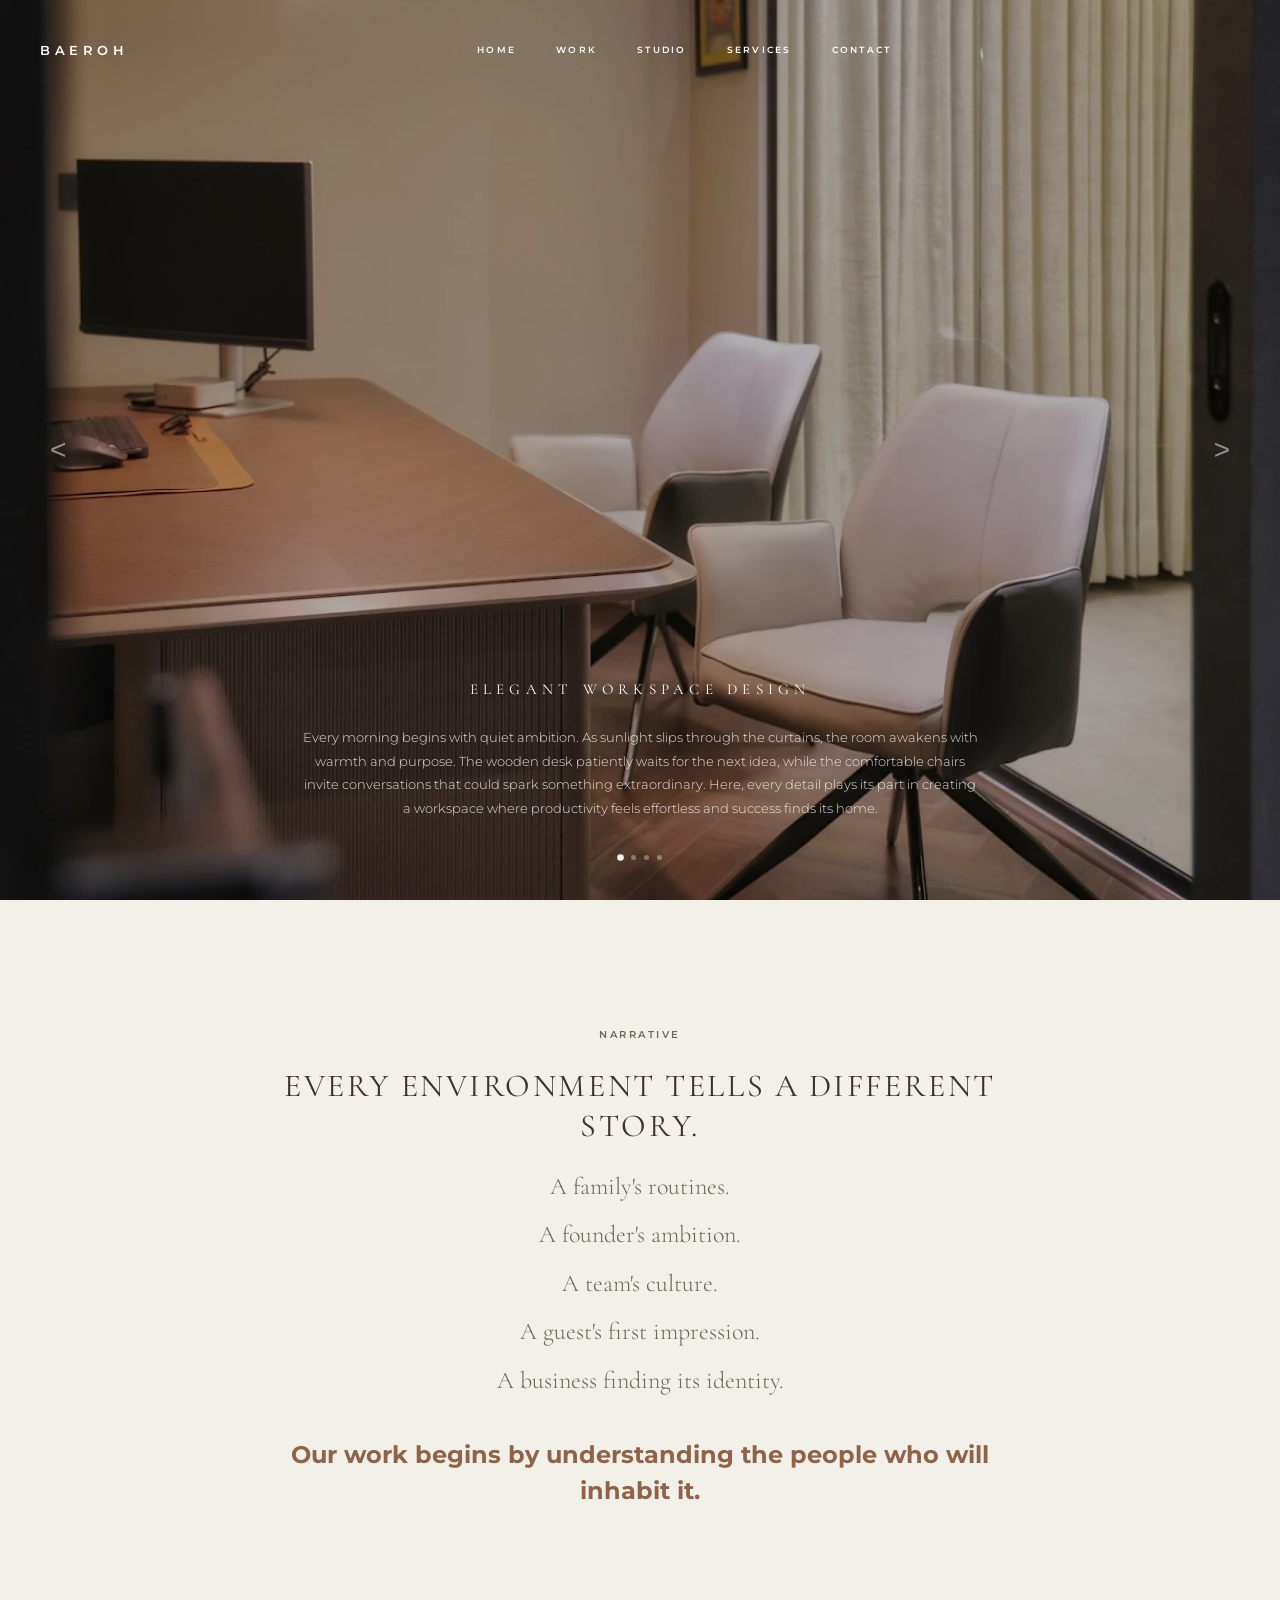
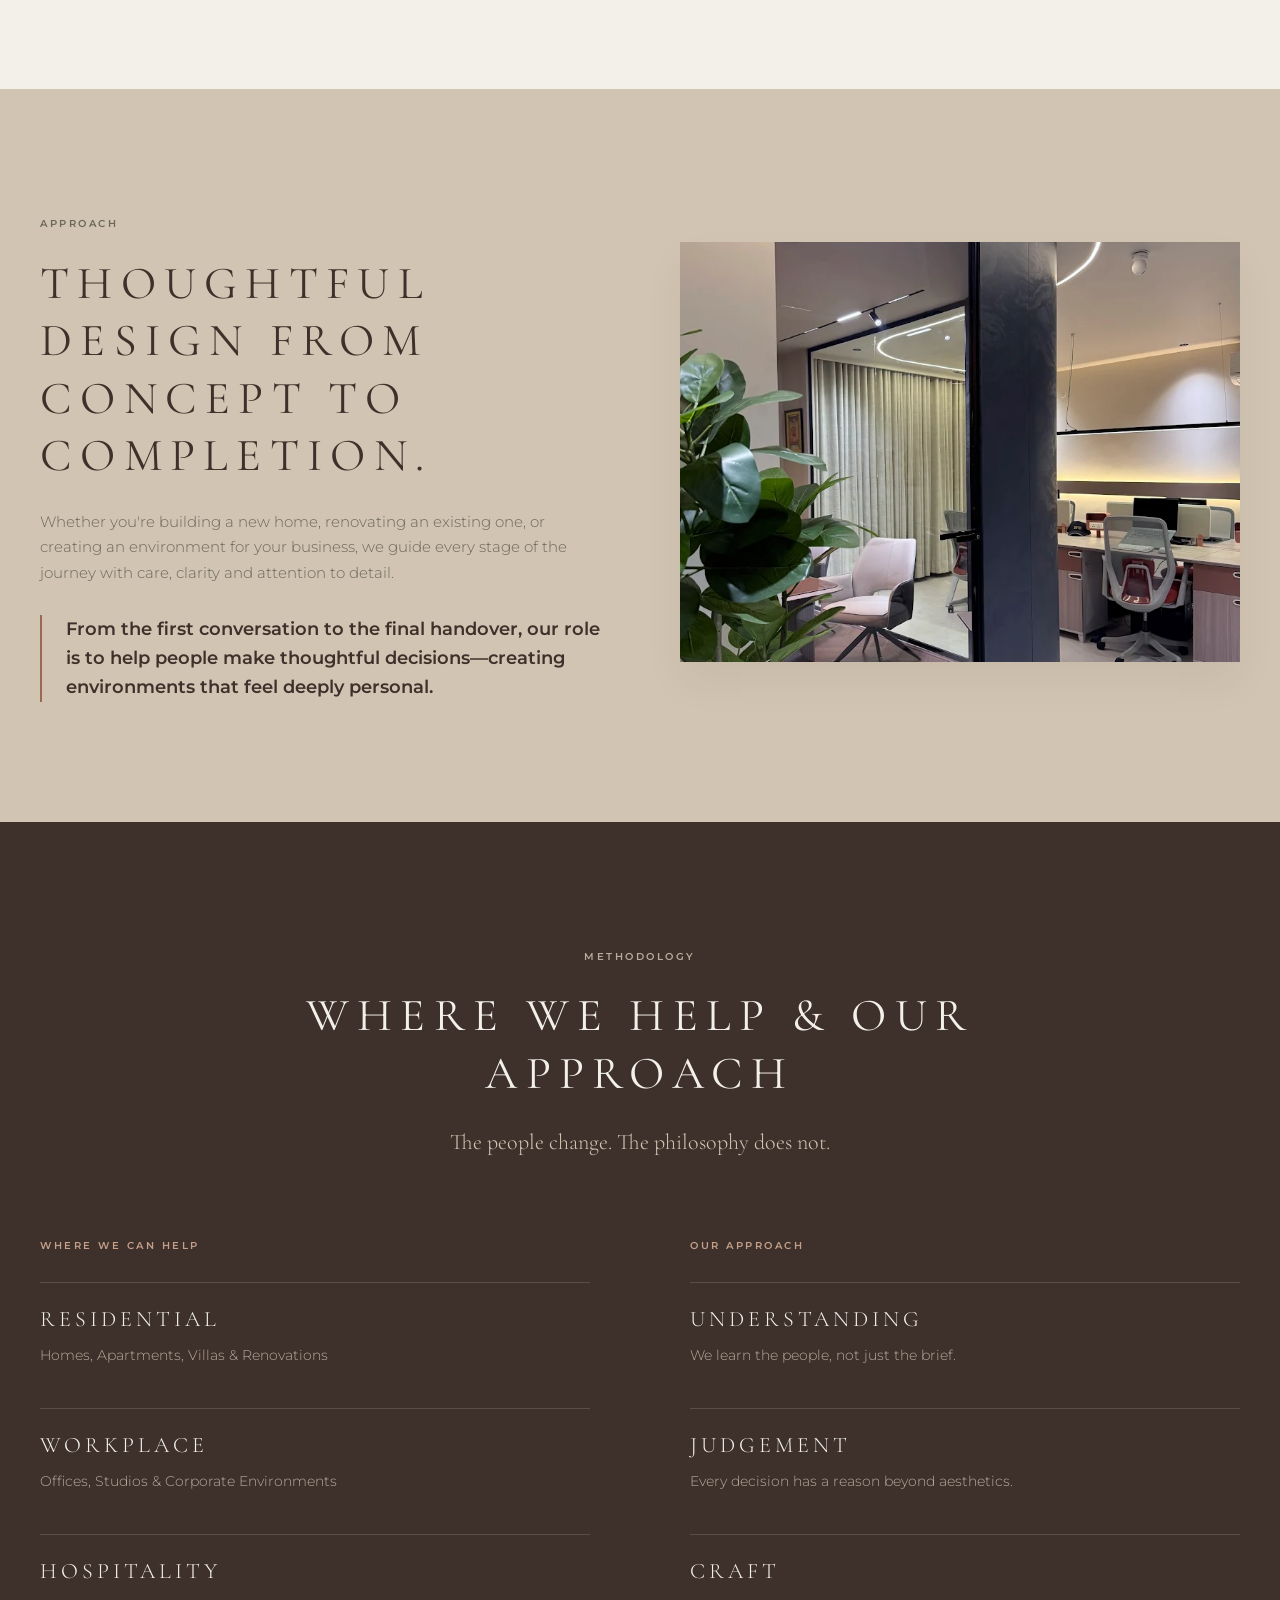
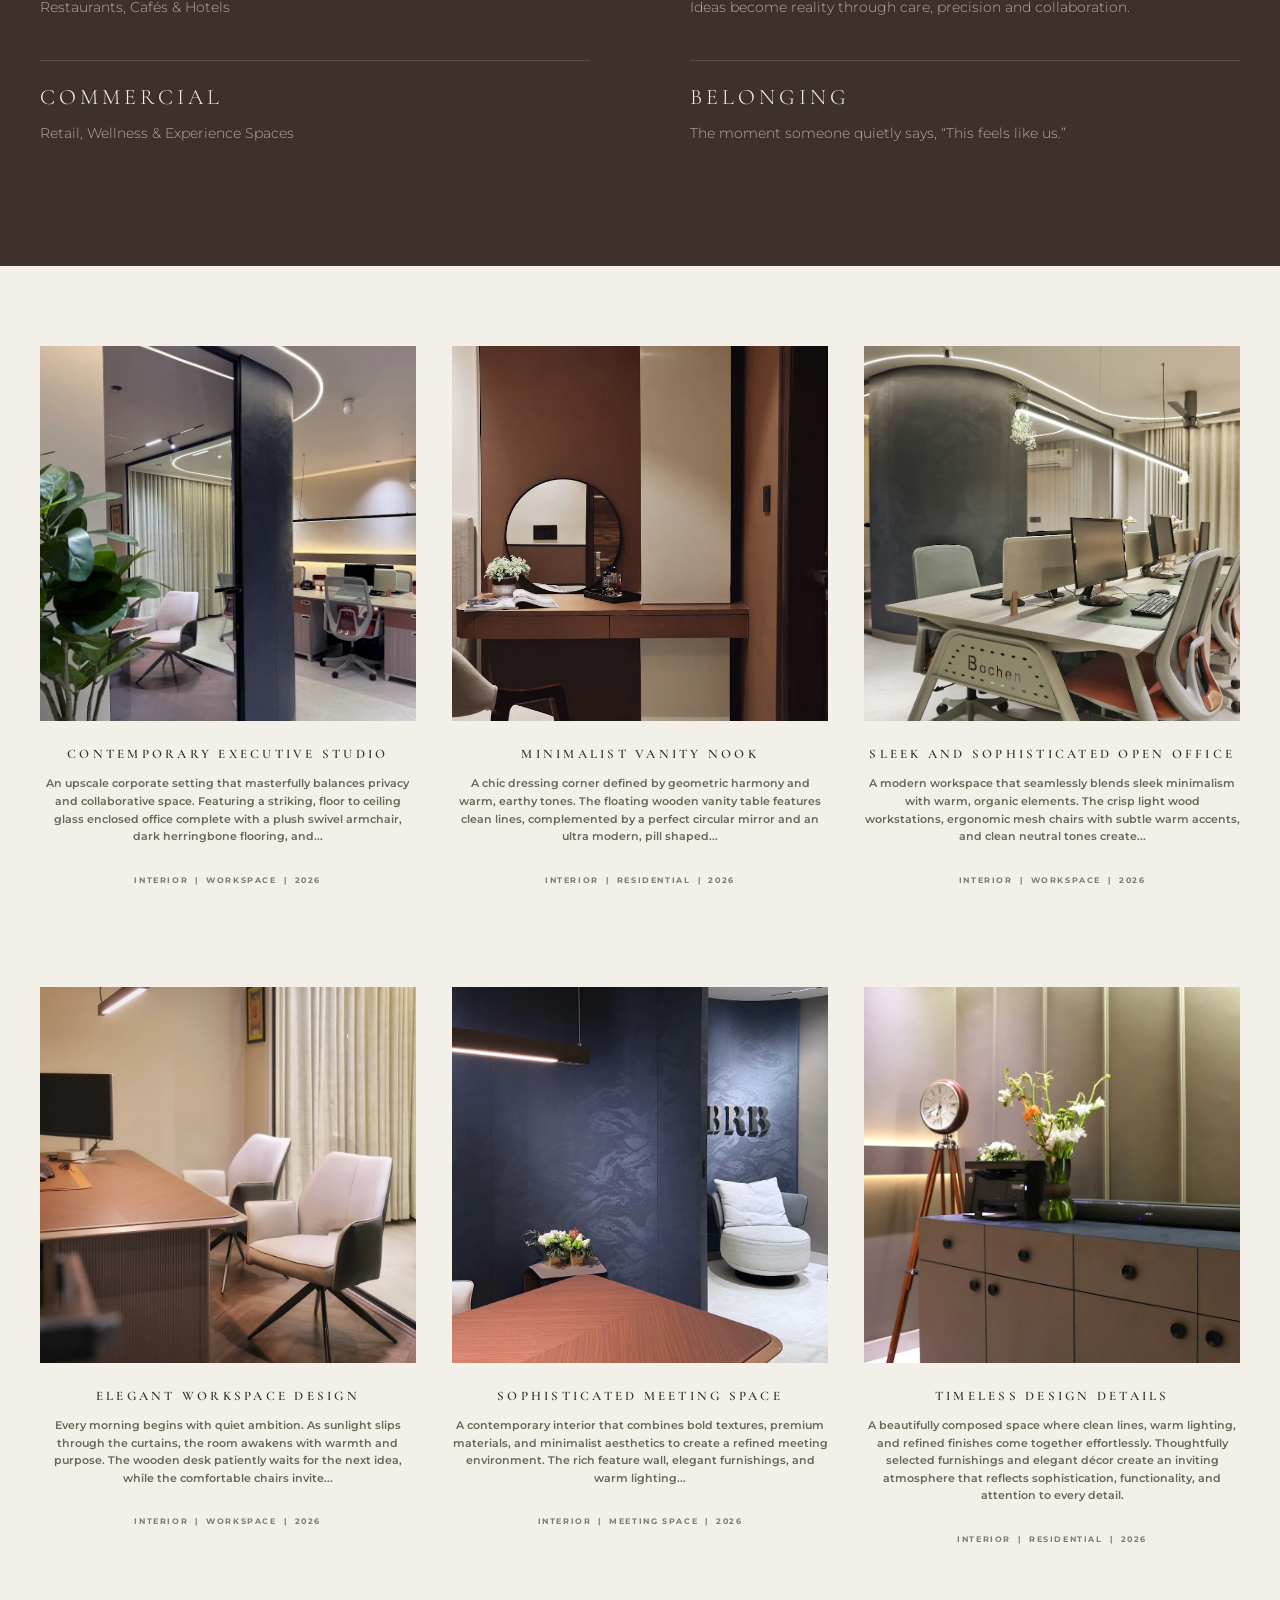
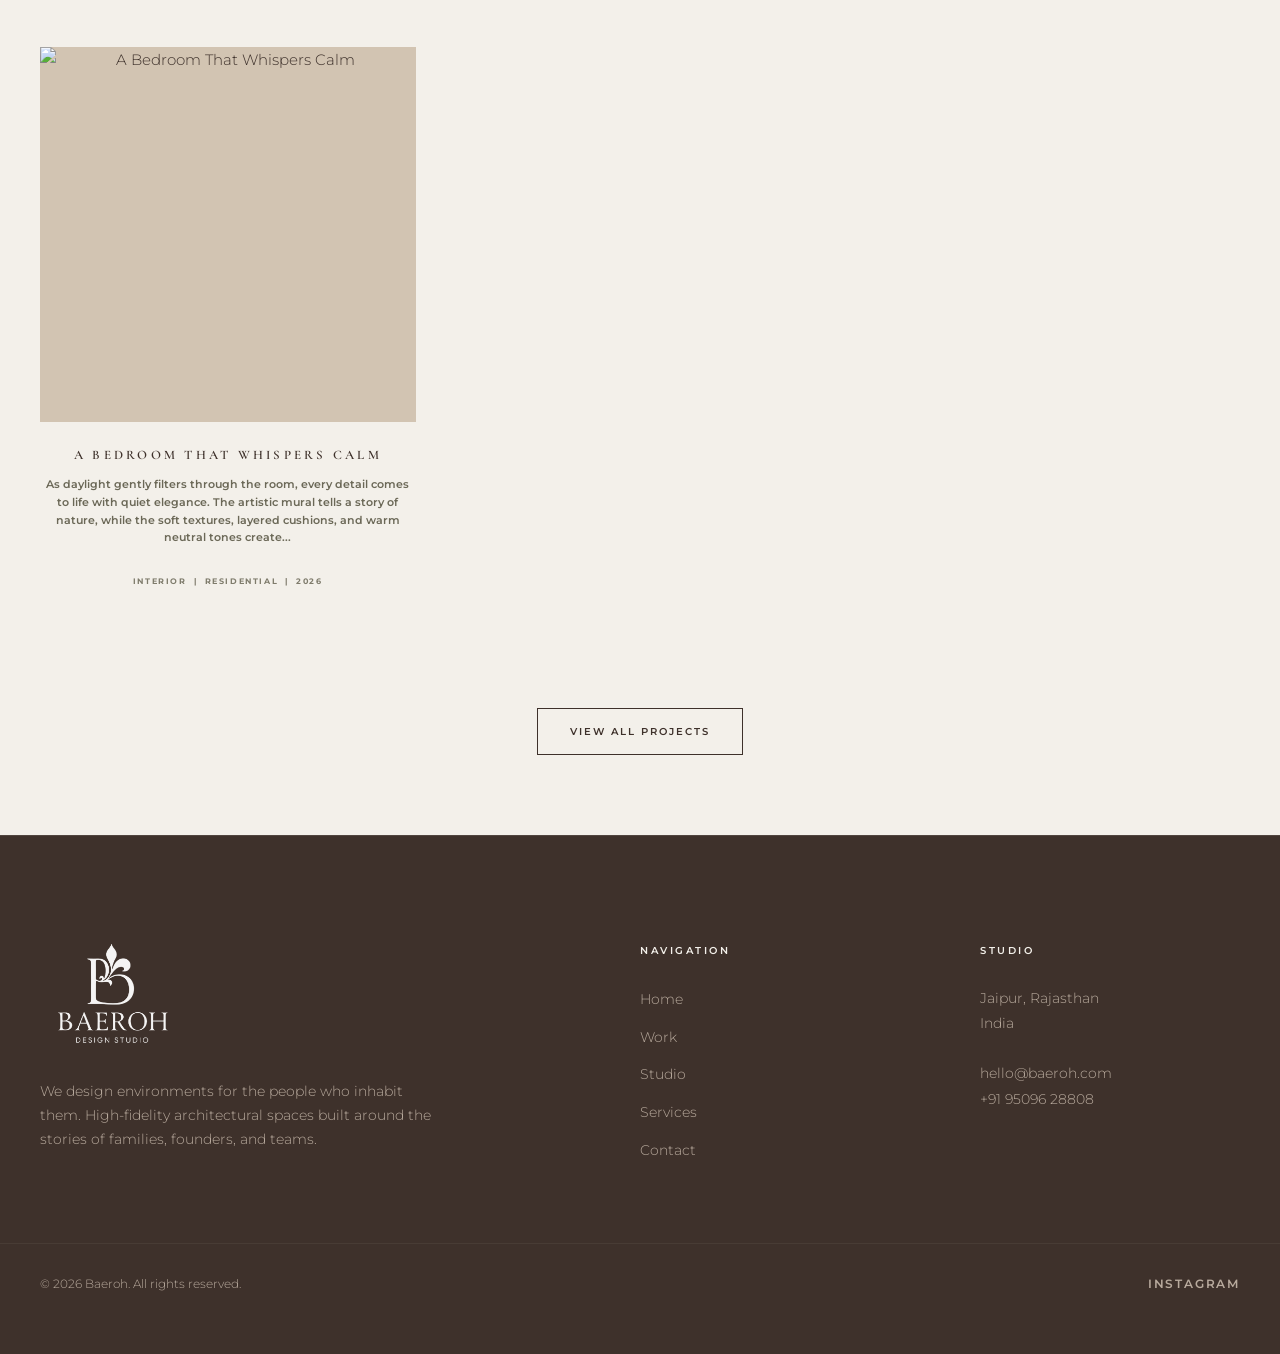
==== index.html @ 15b7b6a8 "Update Elegant Workspace Design description" ====
<!DOCTYPE html>
<html lang="en">
<head>
  <meta charset="UTF-8">
  <meta name="viewport" content="width=device-width, initial-scale=1.0">
  
  <!-- SEO Meta Tags -->
  <title>Baeroh | Interior Architecture & Design</title>
  <meta name="description" content="Baeroh is an interior architecture and design studio based in Jaipur, Rajasthan, creating thoughtful residential, workplace, hospitality, and commercial environments.">
  <link rel="canonical" href="https://github.com/aryan13a/baeroh03">
  
  <!-- OG Meta Tags -->
  <meta property="og:type" content="website">
  <meta property="og:title" content="Baeroh | Interior Architecture & Design">
  <meta property="og:description" content="We design environments for the people who inhabit them. Thoughtful interior architecture and design.">
  <meta property="og:image" content="https://aryan13a.github.io/baeroh03/assets/logo.png">
  
  <!-- Stylesheets -->
  <link rel="stylesheet" href="style.css?v=3.4">
</head>
<body>

  <!-- Header -->
  <header id="main-header" class="header-transparent">
    <div class="container header-inner">
      <a href="index.html" class="logo">
        <div class="logo-text">BAEROH</div>
      </a>
      <nav>
        <a href="index.html" class="active">Home</a>
        <a href="work.html">Work</a>
        <a href="studio.html">Studio</a>
        <a href="services.html">Services</a>
        <a href="contact.html">Contact</a>
      </nav>
      
      <div style="display: flex; align-items: center; gap: 30px;">
        <button class="menu-toggle" aria-label="Toggle Menu">
          <span></span>
          <span></span>
          <span></span>
        </button>
      </div>
    </div>
  </header>

  <!-- Mobile Menu -->
  <div class="mobile-nav">
    <a href="index.html">Home</a>
    <a href="work.html">Work</a>
    <a href="studio.html">Studio</a>
    <a href="services.html">Services</a>
    <a href="contact.html">Contact</a>
  </div>

  <!-- Hero Section with Slideshow (Norm Architects style) -->
  <div class="hero-slider">
    <!-- Slide 1 -->
    <div class="slide active">
      <div class="slide-bg" style="background-image: url('assets/unnamed (1).webp');"></div>
      <div class="slide-content">
        <h2 class="slide-title">Elegant Workspace Design</h2>
        <p class="slide-desc">Every morning begins with quiet ambition. As sunlight slips through the curtains, the room awakens with warmth and purpose. The wooden desk patiently waits for the next idea, while the comfortable chairs invite conversations that could spark something extraordinary. Here, every detail plays its part in creating a workspace where productivity feels effortless and success finds its home.</p>
      </div>
    </div>
    
    <!-- Slide 2 -->
    <div class="slide">
      <div class="slide-bg" style="background-image: url('assets/unnamed (4).webp');"></div>
      <div class="slide-content">
        <h2 class="slide-title">Sophisticated Meeting Space</h2>
        <p class="slide-desc">A contemporary interior that combines bold textures, premium materials, and minimalist aesthetics to create a refined meeting environment. The rich feature wall, elegant furnishings, and warm lighting work together to deliver a space that feels inviting, professional, and timeless. Every detail is thoughtfully curated to enhance comfort, inspire collaboration, and leave a lasting impression.</p>
      </div>
    </div>
    
    <!-- Slide 3 -->
    <div class="slide">
      <div class="slide-bg" style="background-image: url('assets/unnamed (5).webp');"></div>
      <div class="slide-content">
        <h2 class="slide-title">Timeless Design Details</h2>
        <p class="slide-desc">A beautifully composed space where clean lines, warm lighting, and refined finishes come together effortlessly. Thoughtfully selected furnishings and elegant décor create an inviting atmosphere that reflects sophistication, functionality, and attention to every detail.</p>
      </div>
    </div>

    <!-- Slide 4 -->
    <div class="slide">
      <div class="slide-bg" style="background-image: url('assets/bedroom-two.jpeg');"></div>
      <div class="slide-content">
        <h2 class="slide-title">A Bedroom That Whispers Calm</h2>
        <p class="slide-desc">As daylight gently filters through the room, every detail comes to life with quiet elegance. The artistic mural tells a story of nature, while the soft textures, layered cushions, and warm neutral tones create a space that invites you to slow down and unwind. More than just a bedroom, it's a peaceful retreat where every morning begins with serenity and every evening ends in comfort.</p>
      </div>
    </div>
    
    <!-- Navigation Arrows -->
    <button class="slider-arrow prev-arrow" aria-label="Previous Slide">&lt;</button>
    <button class="slider-arrow next-arrow" aria-label="Next Slide">&gt;</button>
    
    <div class="slider-dots"></div>
  </div>

  <!-- Narrative Section -->
  <section class="fade-in-up">
    <div class="container text-lead-container">
      <span class="font-label">Narrative</span>
      <h2 class="font-display-section narrative-title" style="margin-top: 20px;">Every environment tells a different story.</h2>
      <ul class="bullet-list narrative-list">
        <li>A family's routines.</li>
        <li>A founder's ambition.</li>
        <li>A team's culture.</li>
        <li>A guest's first impression.</li>
        <li>A business finding its identity.</li>
      </ul>
      <p class="font-quote narrative-quote cinnamon-text">Our work begins by understanding the people who will inhabit it.</p>
    </div>
  </section>

  <!-- Split Philosophy Section -->
  <section class="bg-sand fade-in-up">
    <div class="container grid-2col">
      <div>
        <span class="font-label">Approach</span>
        <h2 class="font-display-section" style="margin-top: 20px; margin-bottom: 24px;">Thoughtful design from concept to completion.</h2>
        <p class="font-body-copy" style="color: var(--color-olive); margin-bottom: 30px;">
          Whether you're building a new home, renovating an existing one, or creating an environment for your business, we guide every stage of the journey with care, clarity and attention to detail.
        </p>
        <p class="font-body-copy" style="font-size: 18px; font-weight: 600; line-height: 1.6; border-left: 2px solid var(--color-cinnamon); padding-left: 24px; color: var(--color-charcoal); margin-bottom: 0;">
          From the first conversation to the final handover, our role is to help people make thoughtful decisions—creating environments that feel deeply personal.
        </p>
      </div>
      <div>
        <img src="assets/unnamed (2).webp" alt="Minimal Interior Detail" style="width: 100%; aspect-ratio: 4 / 3; object-fit: cover; box-shadow: 0 20px 40px rgba(0,0,0,0.05);">
      </div>
    </div>
  </section>

  <!-- Approach & Where We Help Section (Dark Theme) -->
  <section class="bg-charcoal fade-in-up">
    <div class="container">
      <div class="text-lead-container" style="margin-bottom: 80px;">
        <span class="font-label">Methodology</span>
        <h2 class="font-display-section" style="margin-top: 20px; color: var(--color-ivory);">Where We Help & Our Approach</h2>
        <p class="font-display-lead" style="color: var(--color-sand); margin-top: 10px;">The people change. The philosophy does not.</p>
      </div>
      
      <div class="grid-2col" style="align-items: start; gap: 100px;">
        <!-- Where We Can Help -->
        <div>
          <span class="font-label" style="color: var(--color-cinnamon-tint); margin-bottom: 30px; display: block;">Where We Can Help</span>
          <div style="display: flex; flex-direction: column; gap: 40px;">
            <div style="border-top: 1px solid rgba(243, 240, 234, 0.15); padding-top: 20px;">
              <h3 class="font-display-lead" style="color: var(--color-ivory); margin-bottom: 8px;">Residential</h3>
              <p class="font-body-copy" style="color: var(--color-taupe); font-size: 14px;">Homes, Apartments, Villas & Renovations</p>
            </div>
            <div style="border-top: 1px solid rgba(243, 240, 234, 0.15); padding-top: 20px;">
              <h3 class="font-display-lead" style="color: var(--color-ivory); margin-bottom: 8px;">Workplace</h3>
              <p class="font-body-copy" style="color: var(--color-taupe); font-size: 14px;">Offices, Studios & Corporate Environments</p>
            </div>
            <div style="border-top: 1px solid rgba(243, 240, 234, 0.15); padding-top: 20px;">
              <h3 class="font-display-lead" style="color: var(--color-ivory); margin-bottom: 8px;">Hospitality</h3>
              <p class="font-body-copy" style="color: var(--color-taupe); font-size: 14px;">Restaurants, Cafés & Hotels</p>
            </div>
            <div style="border-top: 1px solid rgba(243, 240, 234, 0.15); padding-top: 20px;">
              <h3 class="font-display-lead" style="color: var(--color-ivory); margin-bottom: 8px;">Commercial</h3>
              <p class="font-body-copy" style="color: var(--color-taupe); font-size: 14px;">Retail, Wellness & Experience Spaces</p>
            </div>
          </div>
        </div>

        <!-- Our Approach -->
        <div>
          <span class="font-label" style="color: var(--color-cinnamon-tint); margin-bottom: 30px; display: block;">Our Approach</span>
          <div style="display: flex; flex-direction: column; gap: 40px;">
            <div style="border-top: 1px solid rgba(243, 240, 234, 0.15); padding-top: 20px;">
              <h3 class="font-display-lead" style="color: var(--color-ivory); margin-bottom: 8px;">Understanding</h3>
              <p class="font-body-copy" style="color: var(--color-taupe); font-size: 14px;">We learn the people, not just the brief.</p>
            </div>
            <div style="border-top: 1px solid rgba(243, 240, 234, 0.15); padding-top: 20px;">
              <h3 class="font-display-lead" style="color: var(--color-ivory); margin-bottom: 8px;">Judgement</h3>
              <p class="font-body-copy" style="color: var(--color-taupe); font-size: 14px;">Every decision has a reason beyond aesthetics.</p>
            </div>
            <div style="border-top: 1px solid rgba(243, 240, 234, 0.15); padding-top: 20px;">
              <h3 class="font-display-lead" style="color: var(--color-ivory); margin-bottom: 8px;">Craft</h3>
              <p class="font-body-copy" style="color: var(--color-taupe); font-size: 14px;">Ideas become reality through care, precision and collaboration.</p>
            </div>
            <div style="border-top: 1px solid rgba(243, 240, 234, 0.15); padding-top: 20px;">
              <h3 class="font-display-lead" style="color: var(--color-ivory); margin-bottom: 8px;">Belonging</h3>
              <p class="font-body-copy" style="color: var(--color-taupe); font-size: 14px;">The moment someone quietly says, &ldquo;This feels like us.&rdquo;</p>
            </div>
          </div>
        </div>
      </div>
    </div>
  </section>

  <!-- Selected Work / Recent Projects Section (Norm Architects style) -->
  <section class="fade-in-up" style="padding-top: 80px; padding-bottom: 80px;">
    <div class="container" style="max-width: 100%; padding: 0 40px;">
      
      <!-- Row 1 -->
      <div class="recent-row">
        <div class="recent-grid-row">
          <!-- Column 1 -->
          <div class="recent-col" data-project="executive-studio">
            <div class="recent-img-wrapper">
              <img src="assets/unnamed (2).webp" alt="Contemporary Executive Studio">
            </div>
            <h3 class="recent-project-title">Contemporary Executive Studio</h3>
            <p class="recent-project-desc">An upscale corporate setting that masterfully balances privacy and collaborative space. Featuring a striking, floor to ceiling glass enclosed office complete with a plush swivel armchair, dark herringbone flooring, and...</p>
            <div class="recent-project-meta" style="margin-top: 12px;">INTERIOR &nbsp;|&nbsp; WORKSPACE &nbsp;|&nbsp; 2026</div>
          </div>
          
          <!-- Column 2 -->
          <div class="recent-col" data-project="vanity-nook">
            <div class="recent-img-wrapper">
              <img src="assets/unnamed (3).webp" alt="Minimalist Vanity Nook">
            </div>
            <h3 class="recent-project-title">Minimalist Vanity Nook</h3>
            <p class="recent-project-desc">A chic dressing corner defined by geometric harmony and warm, earthy tones. The floating wooden vanity table features clean lines, complemented by a perfect circular mirror and an ultra modern, pill shaped...</p>
            <div class="recent-project-meta" style="margin-top: 12px;">INTERIOR &nbsp;|&nbsp; RESIDENTIAL &nbsp;|&nbsp; 2026</div>
          </div>
          
          <!-- Column 3 -->
          <div class="recent-col" data-project="open-office">
            <div class="recent-img-wrapper">
              <img src="assets/unnamed.webp" alt="Sleek and Sophisticated Open Office">
            </div>
            <h3 class="recent-project-title">Sleek and Sophisticated Open Office</h3>
            <p class="recent-project-desc">A modern workspace that seamlessly blends sleek minimalism with warm, organic elements. The crisp light wood workstations, ergonomic mesh chairs with subtle warm accents, and clean neutral tones create...</p>
            <div class="recent-project-meta" style="margin-top: 12px;">INTERIOR &nbsp;|&nbsp; WORKSPACE &nbsp;|&nbsp; 2026</div>
          </div>
        </div>
      </div>

      <!-- Row 2 -->
      <div class="recent-row" style="margin-top: 100px;">
        <div class="recent-grid-row">
          <!-- Column 1 -->
          <div class="recent-col" data-project="elegant-workspace">
            <div class="recent-img-wrapper">
              <img src="assets/unnamed (1).webp" alt="Elegant Workspace Design">
            </div>
            <h3 class="recent-project-title">Elegant Workspace Design</h3>
            <p class="recent-project-desc">Every morning begins with quiet ambition. As sunlight slips through the curtains, the room awakens with warmth and purpose. The wooden desk patiently waits for the next idea, while the comfortable chairs invite...</p>
            <div class="recent-project-meta" style="margin-top: 12px;">INTERIOR &nbsp;|&nbsp; WORKSPACE &nbsp;|&nbsp; 2026</div>
          </div>
          
          <!-- Column 2 -->
          <div class="recent-col" data-project="sophisticated-meeting-space">
            <div class="recent-img-wrapper">
              <img src="assets/unnamed (4).webp" alt="Sophisticated Meeting Space">
            </div>
            <h3 class="recent-project-title">Sophisticated Meeting Space</h3>
            <p class="recent-project-desc">A contemporary interior that combines bold textures, premium materials, and minimalist aesthetics to create a refined meeting environment. The rich feature wall, elegant furnishings, and warm lighting...</p>
            <div class="recent-project-meta" style="margin-top: 12px;">INTERIOR &nbsp;|&nbsp; MEETING SPACE &nbsp;|&nbsp; 2026</div>
          </div>
          
          <!-- Column 3 -->
          <div class="recent-col" data-project="timeless-design-details">
            <div class="recent-img-wrapper">
              <img src="assets/unnamed (5).webp" alt="Timeless Design Details">
            </div>
            <h3 class="recent-project-title">Timeless Design Details</h3>
            <p class="recent-project-desc">A beautifully composed space where clean lines, warm lighting, and refined finishes come together effortlessly. Thoughtfully selected furnishings and elegant décor create an inviting atmosphere that reflects sophistication, functionality, and attention to every detail.</p>
            <div class="recent-project-meta" style="margin-top: 12px;">INTERIOR &nbsp;|&nbsp; RESIDENTIAL &nbsp;|&nbsp; 2026</div>
          </div>
        </div>
      </div>

      <!-- Row 3 -->
      <div class="recent-row" style="margin-top: 100px;">
        <div class="recent-grid-row">
          <!-- Column 1 -->
          <div class="recent-col" data-project="bedroom-calm">
            <div class="recent-img-wrapper">
              <img src="assets/bedroom-one-1.jpeg" alt="A Bedroom That Whispers Calm">
            </div>
            <h3 class="recent-project-title">A Bedroom That Whispers Calm</h3>
            <p class="recent-project-desc">As daylight gently filters through the room, every detail comes to life with quiet elegance. The artistic mural tells a story of nature, while the soft textures, layered cushions, and warm neutral tones create...</p>
            <div class="recent-project-meta" style="margin-top: 12px;">INTERIOR &nbsp;|&nbsp; RESIDENTIAL &nbsp;|&nbsp; 2026</div>
          </div>
        </div>
      </div>

      <div style="text-align: center; margin-top: 120px;">
        <button class="btn btn-dark" onclick="location.href='work.html'">View All Projects</button>
      </div>
    </div>
  </section>

  <!-- Project Detail Lightbox (Dynamic Modal) -->
  <div class="project-modal">
    <button class="modal-close" aria-label="Close Project">
      <span></span>Close
    </button>
    <div class="modal-content">
      <!-- Dynamically Injected by JS -->
    </div>
  </div>

  <!-- Footer -->
  <footer>
    <div class="container footer-grid">
      <div class="footer-brand">
        <img src="assets/logo.png" alt="Baeroh Logo" class="footer-logo">
        <p class="font-body-copy" style="font-size: 14px;">We design environments for the people who inhabit them. High-fidelity architectural spaces built around the stories of families, founders, and teams.</p>
      </div>
      <div class="footer-links">
        <span class="font-label" style="color: var(--color-ivory);">Navigation</span>
        <ul style="margin-top: 24px;">
          <li><a href="index.html">Home</a></li>
          <li><a href="work.html">Work</a></li>
          <li><a href="studio.html">Studio</a></li>
          <li><a href="services.html">Services</a></li>
          <li><a href="contact.html">Contact</a></li>
        </ul>
      </div>
      <div class="footer-links">
        <span class="font-label" style="color: var(--color-ivory);">Studio</span>
        <p style="margin-top: 24px; font-size: 14px; color: var(--color-taupe); line-height: 1.8;">
          Jaipur, Rajasthan<br>
          India<br>
          <br>
          <a href="mailto:hello@baeroh.com">hello@baeroh.com</a><br>
          +91 95096 28808
        </p>
      </div>
    </div>
    <div class="container footer-bottom">
      <p>&copy; 2026 Baeroh. All rights reserved.</p>
      <div class="social-links">
        <a href="https://www.instagram.com/baerohdesigns/" target="_blank">Instagram</a>
      </div>
    </div>
  </footer>

  <!-- Scripts -->
  <script src="script.js?v=3.0"></script>
</body>
</html>
---- style.css ----
/* 
  Baeroh Design Studio CSS Reference & Design System
  Based on the Baeroh Colour & Typography Specification
*/

/* Imports & Fonts */
@import url('https://fonts.googleapis.com/css2?family=Cormorant+Garamond:ital,wght@0,300;0,400;0,500;0,600;1,300;1,400;1,500;1,600&family=Montserrat:ital,wght@0,300;0,400;0,600;0,700;1,300;1,400;1,600;1,700&display=swap');

:root {
  /* Color Tokens */
  --color-ivory: #F3F0EA;
  --color-sand: #D2C4B2;
  --color-taupe: #B8AA9D;
  --color-charcoal: #3E312B;
  --color-olive: #6B6857;
  --color-cinnamon: #9B6A4E;
  --color-cinnamon-tint: #C49F8A;
  --color-cinnamon-deep: #906348;
  --color-sandstone: #8D806F;

  /* Typography */
  --font-display: 'Cormorant Garamond', serif;
  --font-body: 'Montserrat', sans-serif;

  /* Grid & Spacing */
  --max-width: 1280px;
  --header-height: 100px;
  --header-height-fixed: 80px;
}

/* Reset & Base Styles */
* {
  box-sizing: border-box;
  margin: 0;
  padding: 0;
}

html {
  scroll-behavior: smooth;
  background-color: var(--color-ivory);
  color: var(--color-charcoal);
  font-family: var(--font-body);
  font-weight: 300; /* Body copy is Light (300) */
  -webkit-font-smoothing: antialiased;
}

body {
  overflow-x: hidden;
  line-height: 1.7;
  font-size: 15px;
}

h1, h2, h3, h4, h5, h6 {
  font-family: var(--font-display);
  font-weight: 400;
  text-transform: uppercase;
  letter-spacing: 0.18em;
}

a {
  color: inherit;
  text-decoration: none;
  transition: color 0.3s ease, border-color 0.3s ease;
}

/* Scrollbar */
::-webkit-scrollbar {
  width: 8px;
}
::-webkit-scrollbar-track {
  background: var(--color-ivory);
}
::-webkit-scrollbar-thumb {
  background: var(--color-sand);
  border-radius: 4px;
}
::-webkit-scrollbar-thumb:hover {
  background: var(--color-taupe);
}

/* Typography Classes */
.font-display-hero {
  font-family: var(--font-display);
  font-weight: 300;
  font-size: clamp(44px, 6vw, 84px);
  line-height: 1.1;
  text-transform: uppercase;
  letter-spacing: 0.18em;
}

.font-display-section {
  font-family: var(--font-display);
  font-weight: 400;
  font-size: clamp(28px, 4vw, 46px);
  line-height: 1.25;
  text-transform: uppercase;
  letter-spacing: 0.18em;
}

.font-display-lead {
  font-family: var(--font-display);
  font-weight: 300;
  font-size: clamp(16px, 2vw, 22px);
  line-height: 1.5;
}

.font-body-copy {
  font-family: var(--font-body);
  font-weight: 300;
  font-size: 15px;
  line-height: 1.7;
}

/* Capitalized labels */
.font-label {
  font-family: var(--font-body);
  font-weight: 600;
  font-size: 10px;
  line-height: 1.3;
  text-transform: uppercase;
  letter-spacing: 0.25em;
  color: var(--color-olive);
}

.font-quote {
  font-family: var(--font-body);
  font-style: italic;
  font-weight: 300;
  font-size: clamp(16px, 2.2vw, 26px);
  line-height: 1.5;
}

/* Emphasis inside body copy is italic Cormorant Garamond, not bold Montserrat */
.em-serif {
  font-family: var(--font-display);
  font-style: italic;
  font-weight: 400;
}

/* Layout Utilities */
.container {
  width: 100%;
  max-width: var(--max-width);
  margin: 0 auto;
  padding: 0 40px;
}

@media (max-width: 768px) {
  .container {
    padding: 0 24px;
  }
}

section {
  padding: 120px 0;
  position: relative;
}

@media (max-width: 768px) {
  section {
    padding: 80px 0;
  }
}

.bg-sand {
  background-color: var(--color-sand);
}

.bg-charcoal {
  background-color: var(--color-charcoal);
  color: var(--color-ivory);
}

.bg-charcoal .font-label {
  color: var(--color-taupe);
}

.bg-charcoal .cinnamon-text {
  color: var(--color-cinnamon-tint);
}

.cinnamon-text {
  color: var(--color-cinnamon-deep);
}

/* Header & Navigation */
header {
  position: fixed;
  top: 0;
  left: 0;
  width: 100%;
  height: var(--header-height);
  z-index: 1100;
  display: flex;
  align-items: center;
  transition: all 0.5s cubic-bezier(0.16, 1, 0.3, 1);
  background-color: transparent;
}

header.scrolled {
  height: var(--header-height-fixed);
  background-color: rgba(243, 240, 234, 0.95);
  backdrop-filter: blur(10px);
  border-bottom: 1px solid var(--color-sandstone);
}

header .header-inner {
  display: flex;
  justify-content: space-between;
  align-items: center;
  width: 100%;
}

.logo-text {
  font-family: var(--font-body);
  font-weight: 600;
  font-size: 13px;
  text-transform: uppercase;
  letter-spacing: 0.35em;
  color: var(--color-charcoal);
  transition: color 0.4s ease;
}

header.header-transparent .logo-text {
  color: #ffffff;
}

header nav {
  display: flex;
  gap: 40px;
}

header nav a {
  position: relative;
  font-family: var(--font-body);
  font-weight: 600;
  font-size: 9px;
  text-transform: uppercase;
  letter-spacing: 0.25em;
  padding: 8px 0;
  color: var(--color-charcoal);
  transition: color 0.4s ease;
}

header.header-transparent nav a {
  color: #ffffff;
}

header nav a::after {
  content: '';
  position: absolute;
  bottom: 0;
  left: 0;
  width: 100%;
  height: 1px;
  background-color: var(--color-cinnamon);
  transform: scaleX(0);
  transform-origin: right;
  transition: transform 0.4s cubic-bezier(0.16, 1, 0.3, 1);
}

header nav a:hover::after,
header nav a.active::after {
  transform: scaleX(1);
  transform-origin: left;
}

.search-icon-btn {
  color: var(--color-charcoal);
  transition: color 0.4s ease;
}

header.header-transparent .search-icon-btn {
  color: #ffffff;
}

/* Mobile Menu Toggle */
.menu-toggle {
  display: none;
  flex-direction: column;
  justify-content: space-between;
  width: 24px;
  height: 14px;
  background: transparent;
  border: none;
  cursor: pointer;
  z-index: 110;
}
body.modal-active .menu-toggle {
  display: none !important;
}

.menu-toggle span {
  width: 100%;
  height: 1px;
  background-color: var(--color-charcoal);
  transition: all 0.3s ease;
}

header.header-transparent .menu-toggle span {
  background-color: #ffffff;
}

@media (max-width: 768px) {
  header nav {
    display: none;
  }
  .menu-toggle {
    display: flex;
  }
}

/* Mobile Fullscreen Menu */
.mobile-nav {
  position: fixed;
  top: 0;
  left: 0;
  width: 100vw;
  height: 100vh;
  background-color: var(--color-ivory);
  z-index: 99;
  display: flex;
  flex-direction: column;
  justify-content: center;
  align-items: center;
  gap: 30px;
  opacity: 0;
  pointer-events: none;
  transition: opacity 0.5s ease;
}

.mobile-nav.active {
  opacity: 1;
  pointer-events: auto;
}

.mobile-nav a {
  font-family: var(--font-body);
  font-weight: 600;
  font-size: 16px;
  text-transform: uppercase;
  letter-spacing: 0.25em;
  color: var(--color-charcoal);
  transition: color 0.3s ease;
}

.mobile-nav a:hover {
  color: var(--color-cinnamon);
}

.menu-toggle.active span:nth-child(1) {
  transform: translateY(6.5px) rotate(45deg);
}

.menu-toggle.active span:nth-child(2) {
  opacity: 0;
}

.menu-toggle.active span:nth-child(3) {
  transform: translateY(-6.5px) rotate(-45deg);
}

/* Hero Section & Slider (Norm Architects style) */
.hero-slider {
  position: relative;
  width: 100vw;
  height: 100vh;
  overflow: hidden;
  background-color: #000000;
}

.slide {
  position: absolute;
  top: 0;
  left: 0;
  width: 100%;
  height: 100%;
  opacity: 0;
  transition: opacity 1.5s cubic-bezier(0.25, 0.46, 0.45, 0.94);
  display: flex;
  flex-direction: column;
  justify-content: flex-end;
  align-items: center;
  z-index: 1;
}

.slide.active {
  opacity: 1;
  z-index: 2;
}

.slide-bg {
  position: absolute;
  top: 0;
  left: 0;
  width: 100%;
  height: 100%;
  background-size: cover;
  background-position: center;
  transform: scale(1.02);
  transition: transform 8s cubic-bezier(0.25, 0.46, 0.45, 0.94);
  filter: brightness(0.7);
}

.slide.active .slide-bg {
  transform: scale(1);
}

.slide-content {
  position: relative;
  z-index: 3;
  color: #ffffff;
  text-align: center;
  width: 100%;
  max-width: 800px;
  padding: 0 40px;
  margin-bottom: 80px; /* Position at the bottom */
  transform: translateY(20px);
  opacity: 0;
  transition: transform 1.2s cubic-bezier(0.16, 1, 0.3, 1) 0.5s, opacity 1.2s cubic-bezier(0.16, 1, 0.3, 1) 0.5s;
}

.slide.active .slide-content {
  transform: translateY(0);
  opacity: 1;
}

.slide-title {
  font-family: var(--font-display);
  font-weight: 400;
  font-size: 15px;
  text-transform: uppercase;
  letter-spacing: 0.35em;
  margin-bottom: 24px;
  color: #ffffff;
}

.slide-desc {
  font-family: var(--font-body);
  font-weight: 300;
  font-size: clamp(12px, 1.8vw, 13px);
  line-height: 1.8;
  color: rgba(255, 255, 255, 0.85);
  max-width: 680px;
  margin: 0 auto;
}

/* Slider Controls */
.slider-arrow {
  position: absolute;
  top: 50%;
  transform: translateY(-50%);
  background: transparent;
  border: none;
  color: rgba(255, 255, 255, 0.5);
  font-size: 28px;
  font-weight: 300;
  cursor: pointer;
  z-index: 10;
  padding: 20px;
  transition: color 0.3s ease;
  outline: none;
}

.slider-arrow:hover {
  color: #ffffff;
}

.prev-arrow {
  left: 30px;
}

.next-arrow {
  right: 30px;
}

.slider-dots {
  position: absolute;
  bottom: 40px;
  left: 50%;
  transform: translateX(-50%);
  z-index: 10;
  display: flex;
  gap: 8px;
}

.slider-dot {
  width: 5px;
  height: 5px;
  border-radius: 50%;
  background-color: rgba(255, 255, 255, 0.35);
  cursor: pointer;
  transition: all 0.3s ease;
}

.slider-dot.active {
  background-color: #ffffff;
  transform: scale(1.3);
}

/* Buttons */
.btn-group {
  display: flex;
  gap: 20px;
  justify-content: center;
  margin-top: 40px;
}

.btn {
  font-family: var(--font-body);
  font-weight: 600;
  font-size: 10px;
  text-transform: uppercase;
  letter-spacing: 0.2em;
  padding: 16px 32px;
  border: 1px solid var(--color-ivory);
  background-color: transparent;
  color: var(--color-ivory);
  cursor: pointer;
  transition: all 0.3s ease;
}

.btn:hover {
  background-color: var(--color-ivory);
  color: var(--color-charcoal);
}

.btn-primary {
  background-color: var(--color-cinnamon);
  border-color: var(--color-cinnamon);
}

.btn-primary:hover {
  background-color: var(--color-cinnamon-deep);
  border-color: var(--color-cinnamon-deep);
  color: var(--color-ivory);
}

.btn-dark {
  border-color: var(--color-charcoal);
  color: var(--color-charcoal);
}

.btn-dark:hover {
  background-color: var(--color-charcoal);
  color: var(--color-ivory);
}

/* Hero Slider Responsiveness Optimization */
@media (max-width: 768px) {
  .hero-slider {
    height: 80vh;
    height: 80dvh;
  }
  .slide-content {
    margin-bottom: 60px;
    padding: 0 24px;
  }
  .slide-desc {
    display: none;
  }
  .prev-arrow {
    left: 12px;
  }
  .next-arrow {
    right: 12px;
  }
  .slider-arrow {
    font-size: 20px;
    padding: 10px;
  }
  
  /* Optimize Background Position focal points for mobile view */
  .slide:nth-of-type(1) .slide-bg {
    background-position: 25% center;
  }
  .slide:nth-of-type(2) .slide-bg {
    background-position: 75% center;
  }
  .slide:nth-of-type(3) .slide-bg {
    background-position: 40% center;
  }
  .slide:nth-of-type(4) .slide-bg {
    background-position: 35% center;
  }
}

/* Text Section & Spacing */
.text-lead-container {
  max-width: 800px;
  margin: 0 auto 60px auto;
  text-align: center;
}

.text-lead-container h2 {
  margin-bottom: 24px;
}

.narrative-title {
  font-size: clamp(20px, 3.2vw, 32px);
  letter-spacing: 0.08em;
}

.narrative-list li {
  font-family: var(--font-body);
  font-size: clamp(16px, 2.5vw, 20px);
}

.narrative-quote {
  font-family: var(--font-body);
  font-weight: 700;
  font-style: normal;
  font-size: clamp(16px, 2.2vw, 24px);
}

.bullet-list {
  list-style: none;
  margin-bottom: 40px;
  display: flex;
  flex-direction: column;
  gap: 15px;
}

.bullet-list li {
  font-family: var(--font-display);
  font-size: 24px;
  line-height: 1.4;
  color: var(--color-olive);
  position: relative;
  padding-left: 0;
  transition: color 0.3s ease;
}

.bullet-list li:hover {
  color: var(--color-charcoal);
}

/* Two Column Layouts */
.grid-2col {
  display: grid;
  grid-template-columns: 1fr 1fr;
  gap: 80px;
  align-items: center;
}

@media (max-width: 900px) {
  .grid-2col {
    grid-template-columns: 1fr;
    gap: 40px;
  }
}

.text-block h3 {
  margin-bottom: 24px;
  color: var(--color-cinnamon);
}

.text-block p {
  margin-bottom: 20px;
  color: var(--color-olive);
}

/* Staggered Editorial Project Gallery */
.project-gallery-title {
  margin-bottom: 60px;
  text-align: center;
}

.project-gallery {
  display: grid;
  grid-template-columns: repeat(12, 1fr);
  gap: 40px;
  row-gap: 80px;
}

@media (max-width: 768px) {
  .project-gallery {
    display: flex;
    flex-direction: column;
    gap: 40px;
  }
}

.project-card {
  position: relative;
  cursor: pointer;
  overflow: hidden;
}

.project-card .img-wrapper {
  overflow: hidden;
  position: relative;
  aspect-ratio: 4 / 5;
  background-color: var(--color-sand);
}

.project-card img {
  width: 100%;
  height: 100%;
  object-fit: cover;
  transition: transform 1.2s cubic-bezier(0.16, 1, 0.3, 1);
}

.project-card:hover img {
  transform: scale(1.04);
}

.project-card .project-info {
  margin-top: 16px;
  display: flex;
  justify-content: space-between;
  align-items: baseline;
}

.project-card .project-title {
  font-family: var(--font-display);
  font-size: 20px;
  font-weight: 400;
  color: var(--color-charcoal);
}

.project-card .project-category {
  font-family: var(--font-body);
  font-size: 9px;
  font-weight: 600;
  text-transform: uppercase;
  letter-spacing: 0.15em;
  color: var(--color-olive);
}

/* Staggering sizes for editorial layout */
.project-card.size-wide {
  grid-column: span 7;
}

.project-card.size-narrow {
  grid-column: span 5;
}

.project-card.shift-down {
  transform: translateY(60px);
}

@media (max-width: 768px) {
  .project-card.shift-down {
    transform: translateY(0);
  }
}

/* Approach & Where We Help Grid */
.approach-grid {
  display: grid;
  grid-template-columns: repeat(4, 1fr);
  gap: 40px;
  margin-top: 60px;
}

@media (max-width: 900px) {
  .approach-grid {
    grid-template-columns: 1fr 1fr;
  }
}

@media (max-width: 480px) {
  .approach-grid {
    grid-template-columns: 1fr;
  }
}

.approach-card {
  border-top: 1px solid var(--color-sand);
  padding-top: 24px;
}

.approach-card.dark-border {
  border-top-color: rgba(243, 240, 234, 0.15);
}

.approach-number {
  font-family: var(--font-body);
  font-weight: 600;
  font-size: 10px;
  letter-spacing: 0.25em;
  color: var(--color-cinnamon);
  margin-bottom: 16px;
  display: block;
}

.approach-title {
  font-family: var(--font-display);
  font-size: 20px;
  font-weight: 400;
  margin-bottom: 12px;
}

.approach-desc {
  font-size: 14px;
  color: var(--color-olive);
}

.bg-charcoal .approach-desc {
  color: var(--color-taupe);
}

/* Services Page Styles */
.services-intro {
  max-width: 800px;
  margin: 0 auto 80px auto;
  text-align: center;
}

.services-list {
  display: grid;
  grid-template-columns: 1fr 1fr;
  gap: 80px;
  row-gap: 60px;
}

@media (max-width: 768px) {
  .services-list {
    grid-template-columns: 1fr;
    gap: 40px;
  }
}

.service-item {
  border-top: 1px solid var(--color-sand);
  padding-top: 30px;
}

.service-title {
  font-family: var(--font-display);
  font-size: 24px;
  font-weight: 700;
  margin-bottom: 16px;
  color: #000000;
}

.service-desc {
  font-family: var(--font-body);
  font-weight: 600;
  font-size: 14px;
  color: #000000;
  line-height: 1.7;
}

/* Philosophy Page Details */
.philosophy-grid {
  display: grid;
  grid-template-columns: 1fr 1.2fr;
  gap: 100px;
  margin-top: 60px;
}

@media (max-width: 900px) {
  .philosophy-grid {
    grid-template-columns: 1fr;
    gap: 40px;
  }
}

.studio-concept-img {
  width: 100%;
  aspect-ratio: 4 / 3;
  object-fit: cover;
  background-color: var(--color-sand);
}

/* Contact Form */
.contact-section-inner {
  max-width: 800px;
  margin: 0 auto;
}

.contact-form {
  margin-top: 60px;
  display: flex;
  flex-direction: column;
  gap: 40px;
}

.form-row-2 {
  display: grid;
  grid-template-columns: 1fr 1fr;
  gap: 40px;
}

@media (max-width: 600px) {
  .form-row-2 {
    grid-template-columns: 1fr;
    gap: 40px;
  }
}

.form-group {
  display: flex;
  flex-direction: column;
  position: relative;
}

.form-group label {
  margin-bottom: 10px;
}

.form-group input,
.form-group textarea {
  background-color: transparent;
  border: none;
  border-bottom: 1px solid var(--color-sand);
  padding: 12px 0;
  color: var(--color-charcoal);
  font-family: var(--font-body);
  font-weight: 300;
  font-size: 15px;
  outline: none;
  transition: border-color 0.3s ease;
}

.bg-charcoal .form-group input,
.bg-charcoal .form-group textarea {
  border-bottom-color: rgba(243, 240, 234, 0.2);
  color: var(--color-ivory);
}

.form-group input:focus,
.form-group textarea:focus {
  border-bottom-color: var(--color-cinnamon);
}

.bg-charcoal .form-group input:focus,
.bg-charcoal .form-group textarea:focus {
  border-bottom-color: var(--color-cinnamon-tint);
}

/* Footer */
footer {
  background-color: var(--color-charcoal);
  color: var(--color-ivory);
  padding: 100px 0 60px 0;
  border-top: 1px solid rgba(243, 240, 234, 0.1);
}

.footer-grid {
  display: grid;
  grid-template-columns: 2fr 1fr 1fr;
  gap: 80px;
  margin-bottom: 80px;
}

@media (max-width: 768px) {
  .footer-grid {
    grid-template-columns: 1fr;
    gap: 40px;
  }
}

.footer-brand h2 {
  font-family: var(--font-display);
  font-size: clamp(24px, 4vw, 36px);
  font-weight: 300;
  letter-spacing: 0.15em;
  margin-bottom: 16px;
  text-transform: uppercase;
}

.footer-brand p {
  color: var(--color-taupe);
  max-width: 400px;
}

.footer-links h4 {
  margin-bottom: 24px;
}

.footer-links ul {
  list-style: none;
  display: flex;
  flex-direction: column;
  gap: 12px;
}

.footer-links a {
  color: var(--color-taupe);
  font-size: 14px;
}

.footer-links a:hover {
  color: var(--color-ivory);
}

.footer-bottom {
  border-top: 1px solid rgba(243, 240, 234, 0.05);
  padding-top: 30px;
  display: flex;
  justify-content: space-between;
  align-items: center;
  flex-wrap: wrap;
  gap: 20px;
}

.footer-bottom p {
  font-size: 12px;
  color: var(--color-taupe);
}

.social-links {
  display: flex;
  gap: 24px;
}

.social-links a {
  font-size: 12px;
  text-transform: uppercase;
  font-weight: 600;
  letter-spacing: 0.15em;
  color: var(--color-taupe);
}

.social-links a:hover {
  color: var(--color-cinnamon-tint);
}

/* Animations */
.fade-in-up {
  opacity: 0;
  transform: translateY(30px);
  transition: opacity 1s cubic-bezier(0.16, 1, 0.3, 1), transform 1s cubic-bezier(0.16, 1, 0.3, 1);
}

.fade-in-up.appeared {
  opacity: 1;
  transform: translateY(0);
}

/* Modal or Project Detail lightbox */
.project-modal {
  position: fixed;
  top: 0;
  left: 0;
  width: 100vw;
  height: 100vh;
  background-color: var(--color-ivory);
  z-index: 1000;
  opacity: 0;
  pointer-events: none;
  transition: opacity 0.6s cubic-bezier(0.16, 1, 0.3, 1);
  overflow-y: auto;
}

.project-modal.active {
  opacity: 1;
  pointer-events: auto;
}

.modal-close {
  position: fixed;
  top: 40px;
  right: 40px;
  background: transparent;
  border: none;
  cursor: pointer;
  z-index: 1200;
  display: flex;
  align-items: center;
  gap: 12px;
  font-family: var(--font-body);
  font-weight: 600;
  font-size: 10px;
  text-transform: uppercase;
  letter-spacing: 0.2em;
  color: var(--color-charcoal);
  transition: top 0.5s cubic-bezier(0.16, 1, 0.3, 1), color 0.4s ease;
}

header.scrolled ~ .project-modal .modal-close {
  top: 30px;
}

@media (max-width: 768px) {
  .modal-close {
    top: 30px;
    right: 24px;
  }
}

.modal-close span {
  width: 16px;
  height: 16px;
  position: relative;
}

.modal-close span::before,
.modal-close span::after {
  content: '';
  position: absolute;
  top: 7px;
  left: 0;
  width: 100%;
  height: 1px;
  background-color: var(--color-charcoal);
  transition: transform 0.3s ease;
}

.modal-close span::before {
  transform: rotate(45deg);
}

.modal-close span::after {
  transform: rotate(-45deg);
}

.modal-close:hover span::before {
  transform: rotate(135deg);
}

.modal-close:hover span::after {
  transform: rotate(45deg);
}

.modal-content {
  padding: 0;
}

/* Modal Detail Grid (Norm Architects style) */
.modal-detail-grid {
  display: grid;
  grid-template-columns: 1.1fr 2fr 1.2fr;
  gap: 80px;
  align-items: start;
}

.modal-meta-col {
  display: flex;
  flex-direction: column;
  gap: 0;
}

.modal-detail-meta-item {
  border-top: none;
  padding-top: 0;
  margin-bottom: 35px;
}

.modal-detail-meta-item:last-child {
  margin-bottom: 0;
}

.modal-detail-meta-item .font-label {
  color: var(--color-olive);
  font-family: var(--font-body);
  font-weight: 600;
  font-size: 10px;
  letter-spacing: 0.2em;
  text-transform: uppercase;
  margin-bottom: 6px;
  display: block;
}

.modal-detail-meta-item .meta-value {
  font-family: var(--font-display);
  font-weight: 300;
  font-size: 17px;
  color: var(--color-charcoal);
}

.modal-narrative-col {
  font-family: var(--font-display);
}

.modal-narrative-col p {
  font-size: clamp(18px, 2.3vw, 23px);
  line-height: 1.8;
  color: var(--color-charcoal);
  text-align: left;
  font-weight: 300;
  margin-bottom: 40px;
}

.modal-narrative-col p:last-child {
  margin-bottom: 0;
}

.modal-narrative-col p.modal-narrative-secondary {
  text-indent: 100px;
}

.modal-sidebar-col {
  display: flex;
  flex-direction: column;
}

.modal-sidebar-caption {
  font-family: var(--font-body);
  font-weight: 300;
  font-size: 11px;
  line-height: 1.6;
  color: var(--color-olive);
  margin-top: 20px;
  text-align: left;
}

header.header-transparent ~ .project-modal .modal-close {
  color: #ffffff;
}

header.header-transparent ~ .project-modal .modal-close span::before,
header.header-transparent ~ .project-modal .modal-close span::after {
  background-color: #ffffff;
}

@media (max-width: 900px) {
  .modal-detail-grid {
    grid-template-columns: 1fr;
    gap: 50px;
  }
  .modal-scrolled-body {
    padding: 60px 0 !important;
  }
  .modal-scrolled-body > .container {
    padding: 0 40px !important;
  }
}

/* Recent Projects Horizontal Grid Layout (Norm Architects style) */
.recent-row {
  display: flex;
  align-items: stretch;
  justify-content: space-between;
  position: relative;
  width: 100%;
}

.vertical-recent-text {
  display: flex;
  flex-direction: column;
  justify-content: flex-start;
  align-items: center;
  font-family: var(--font-body);
  font-weight: 600;
  font-size: 8px;
  line-height: 2.2;
  text-transform: uppercase;
  letter-spacing: 0.15em;
  color: var(--color-olive);
  opacity: 0.45;
  padding-top: 15px;
  width: 20px;
  user-select: none;
}

.recent-grid-row {
  display: flex;
  gap: 3%;
  width: 100%;
  justify-content: space-between;
}

.recent-col {
  display: flex;
  flex-direction: column;
  cursor: pointer;
  width: 31.3%;
  text-align: center;
}

.recent-img-wrapper {
  overflow: hidden;
  position: relative;
  width: 100%;
  aspect-ratio: 1 / 1;
  background-color: var(--color-sand);
}

.recent-img-wrapper img {
  width: 100%;
  height: 100%;
  object-fit: cover;
  display: block;
  transition: transform 1.2s cubic-bezier(0.16, 1, 0.3, 1);
}

.recent-col:hover .recent-img-wrapper img {
  transform: scale(1.03);
}

/* VIEW Overlay on hover (universal for all project images) */
.recent-img-wrapper::after {
  display: none;
}

.recent-col:hover .recent-img-wrapper::after {
  opacity: 0;
}

.recent-project-title {
  font-family: var(--font-display);
  font-weight: 600;
  font-size: 13px;
  text-transform: uppercase;
  letter-spacing: 0.25em;
  margin-top: 24px;
  margin-bottom: 12px;
  color: var(--color-charcoal);
  line-height: 1.4;
  text-align: center;
}

.recent-project-desc {
  font-family: var(--font-body);
  font-weight: 600;
  font-size: 11px;
  line-height: 1.6;
  color: var(--color-olive);
  margin-bottom: 16px;
  text-align: center;
}

.recent-project-meta {
  font-family: var(--font-body);
  font-weight: 700;
  font-size: 8px;
  text-transform: uppercase;
  letter-spacing: 0.2em;
  color: var(--color-olive);
  opacity: 0.85;
}

@media (max-width: 800px) {
  .vertical-recent-text {
    display: none;
  }
  .recent-grid-row {
    width: 100%;
    flex-direction: column;
    gap: 50px;
  }
  .recent-col {
    width: 100% !important;
  }
  .recent-col .recent-img-wrapper {
    aspect-ratio: 4 / 3 !important;
  }
}

.footer-logo {
  height: 120px;
  width: auto;
  margin-bottom: 24px;
  display: block;
  filter: brightness(0) invert(1);
  opacity: 0.95;
}
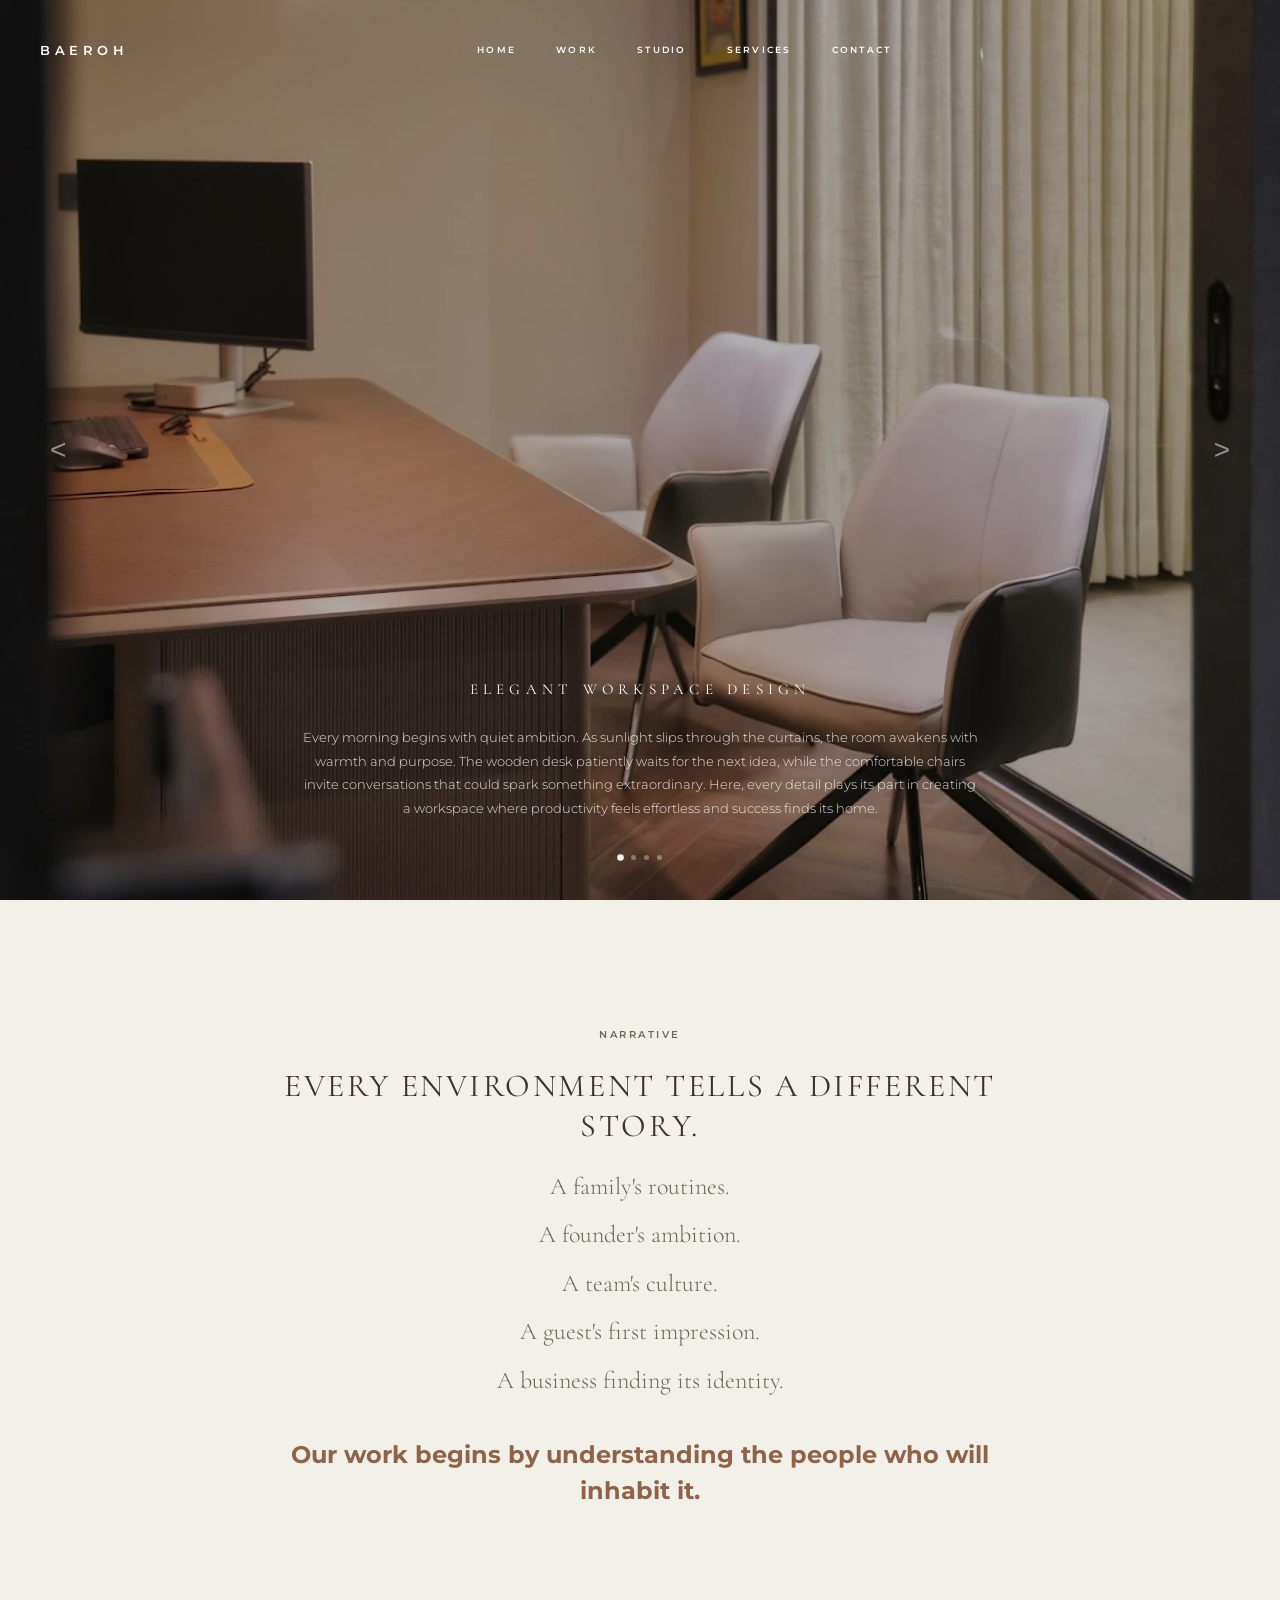
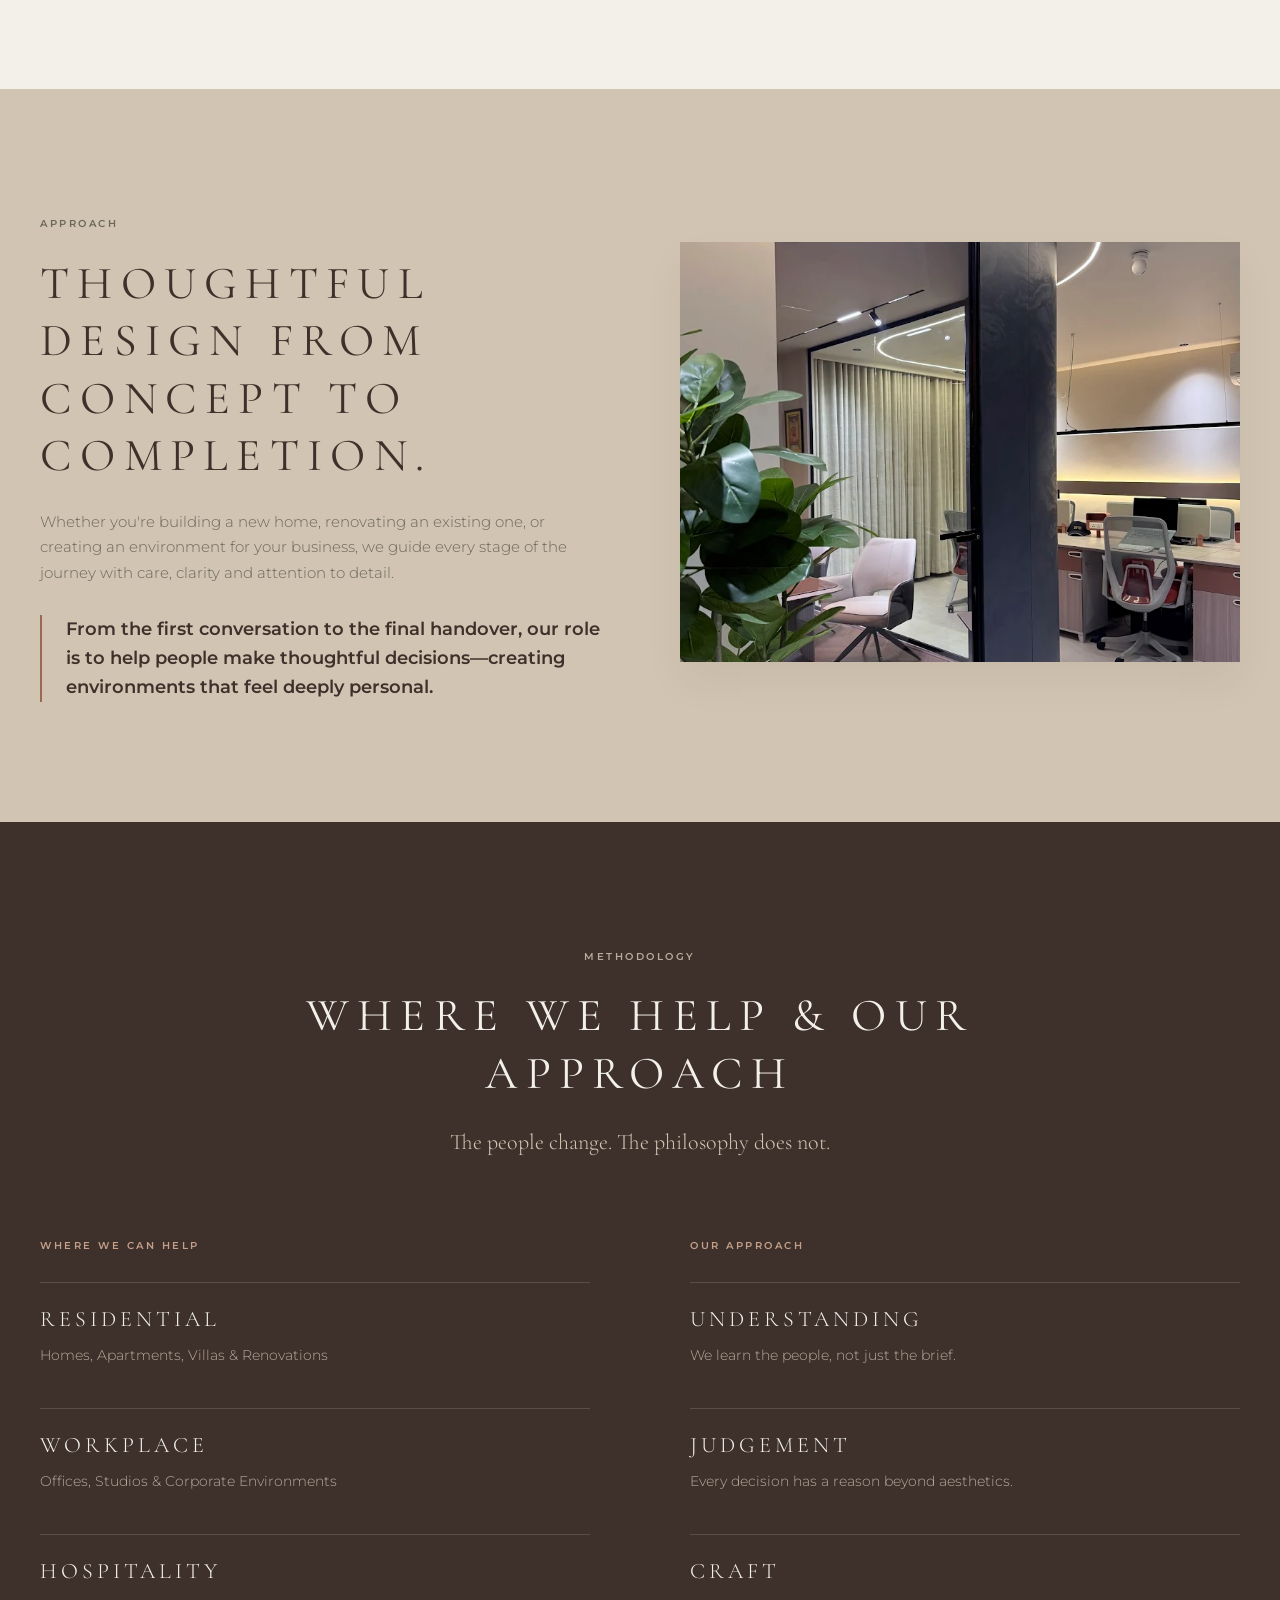
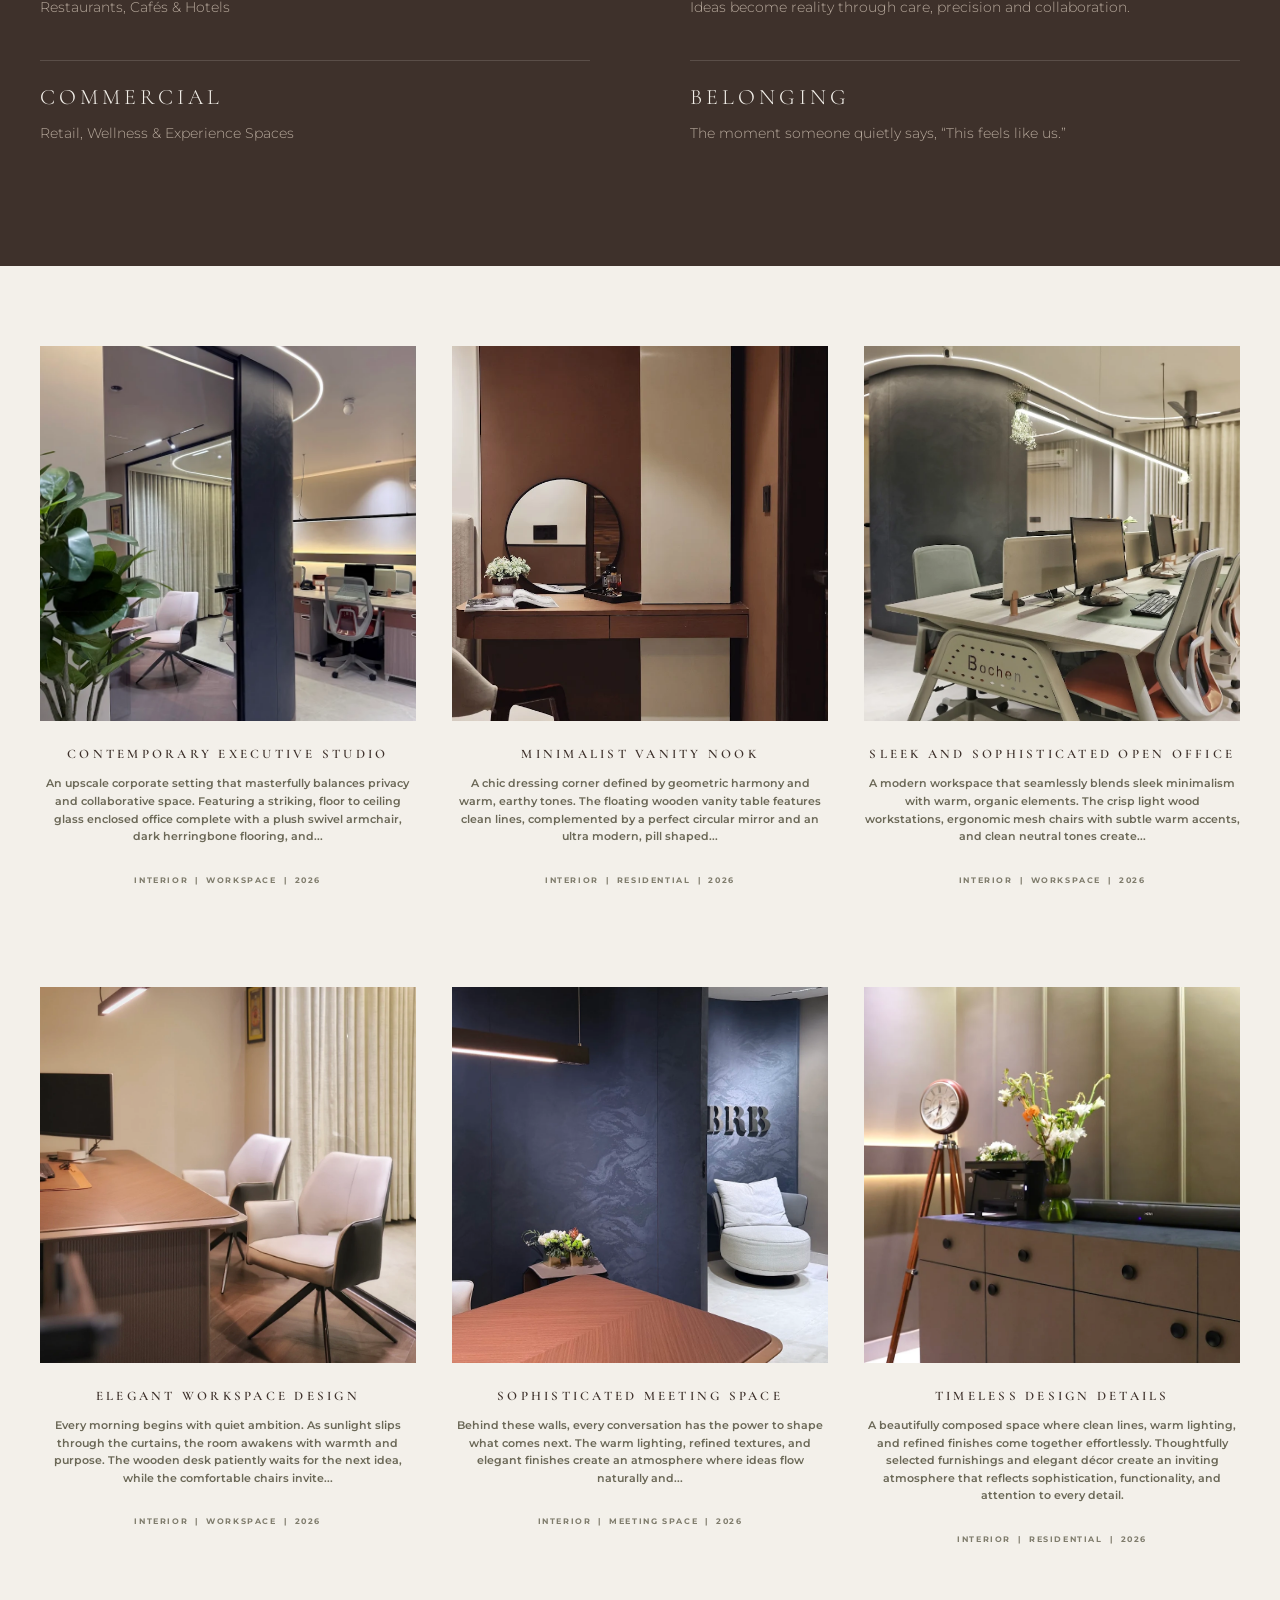
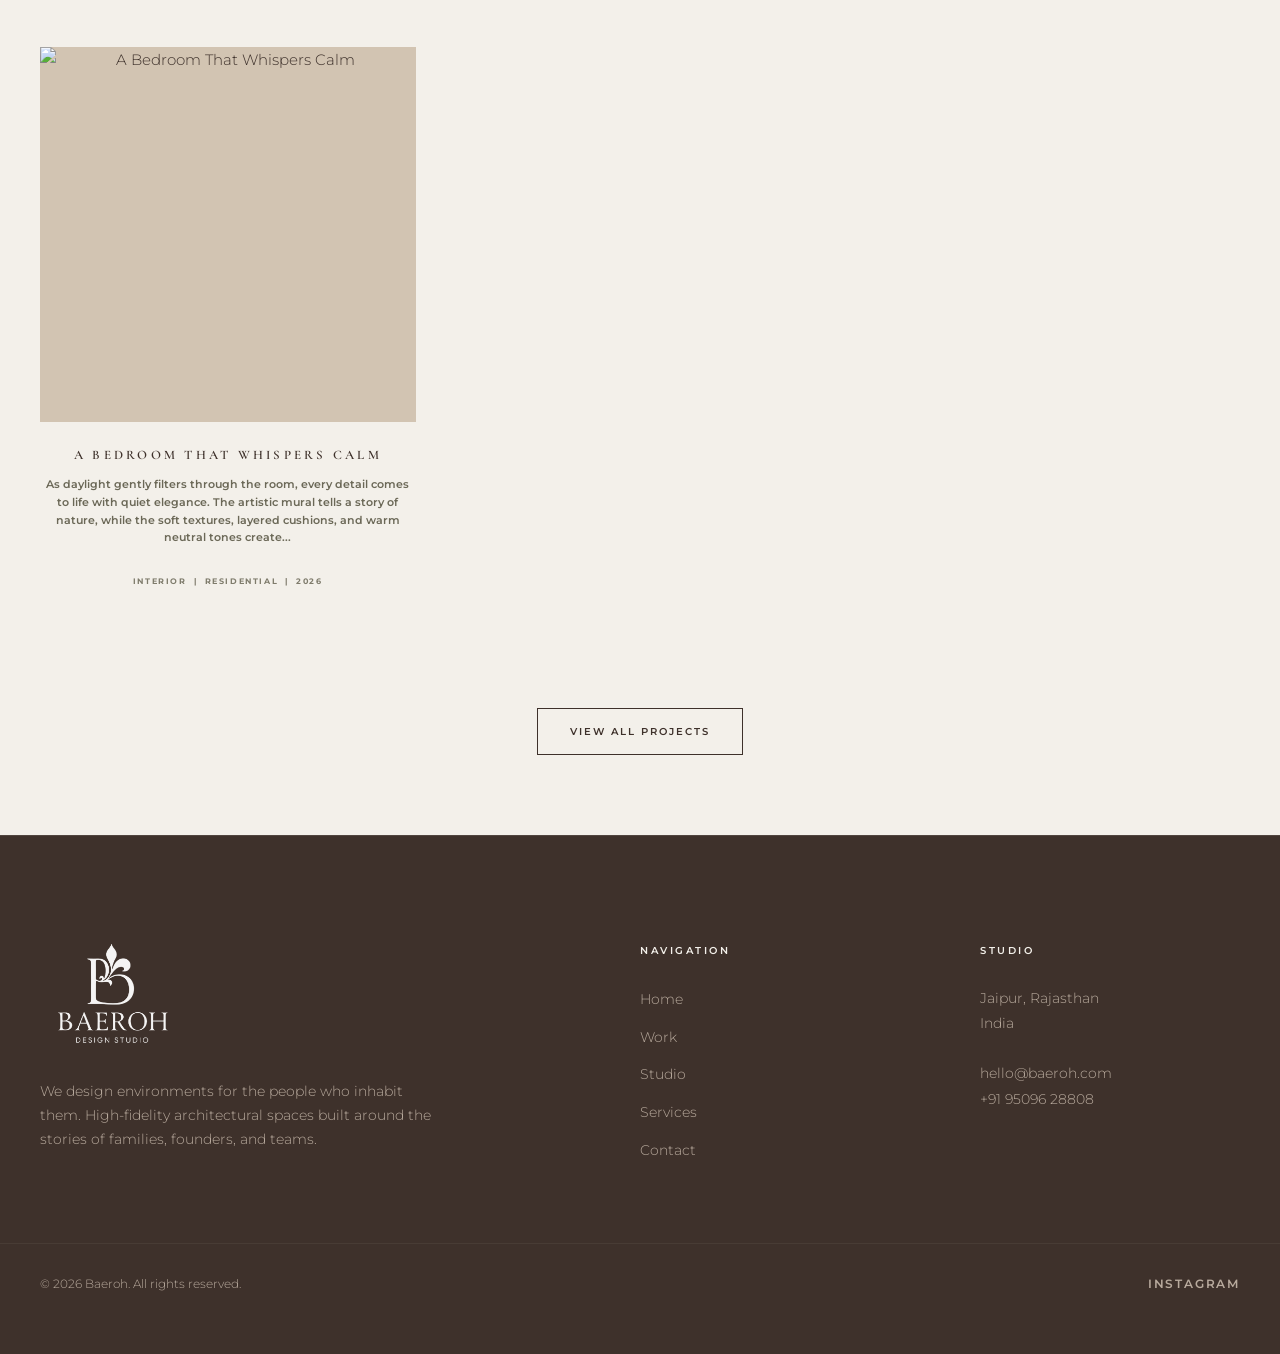
==== commit c968c1a7: "Update Sophisticated Meeting Space description" ====
--- a/index.html
+++ b/index.html
@@ -69,7 +69,7 @@
       <div class="slide-bg" style="background-image: url('assets/unnamed (4).webp');"></div>
       <div class="slide-content">
         <h2 class="slide-title">Sophisticated Meeting Space</h2>
-        <p class="slide-desc">A contemporary interior that combines bold textures, premium materials, and minimalist aesthetics to create a refined meeting environment. The rich feature wall, elegant furnishings, and warm lighting work together to deliver a space that feels inviting, professional, and timeless. Every detail is thoughtfully curated to enhance comfort, inspire collaboration, and leave a lasting impression.</p>
+        <p class="slide-desc">Behind these walls, every conversation has the power to shape what comes next. The warm lighting, refined textures, and elegant finishes create an atmosphere where ideas flow naturally and collaboration feels effortless. It's a space where first impressions become lasting partnerships, everyday meetings turn into meaningful milestones, and every detail is designed to inspire confidence.</p>
       </div>
     </div>
     
@@ -250,7 +250,7 @@
               <img src="assets/unnamed (4).webp" alt="Sophisticated Meeting Space">
             </div>
             <h3 class="recent-project-title">Sophisticated Meeting Space</h3>
-            <p class="recent-project-desc">A contemporary interior that combines bold textures, premium materials, and minimalist aesthetics to create a refined meeting environment. The rich feature wall, elegant furnishings, and warm lighting...</p>
+            <p class="recent-project-desc">Behind these walls, every conversation has the power to shape what comes next. The warm lighting, refined textures, and elegant finishes create an atmosphere where ideas flow naturally and...</p>
             <div class="recent-project-meta" style="margin-top: 12px;">INTERIOR &nbsp;|&nbsp; MEETING SPACE &nbsp;|&nbsp; 2026</div>
           </div>
           
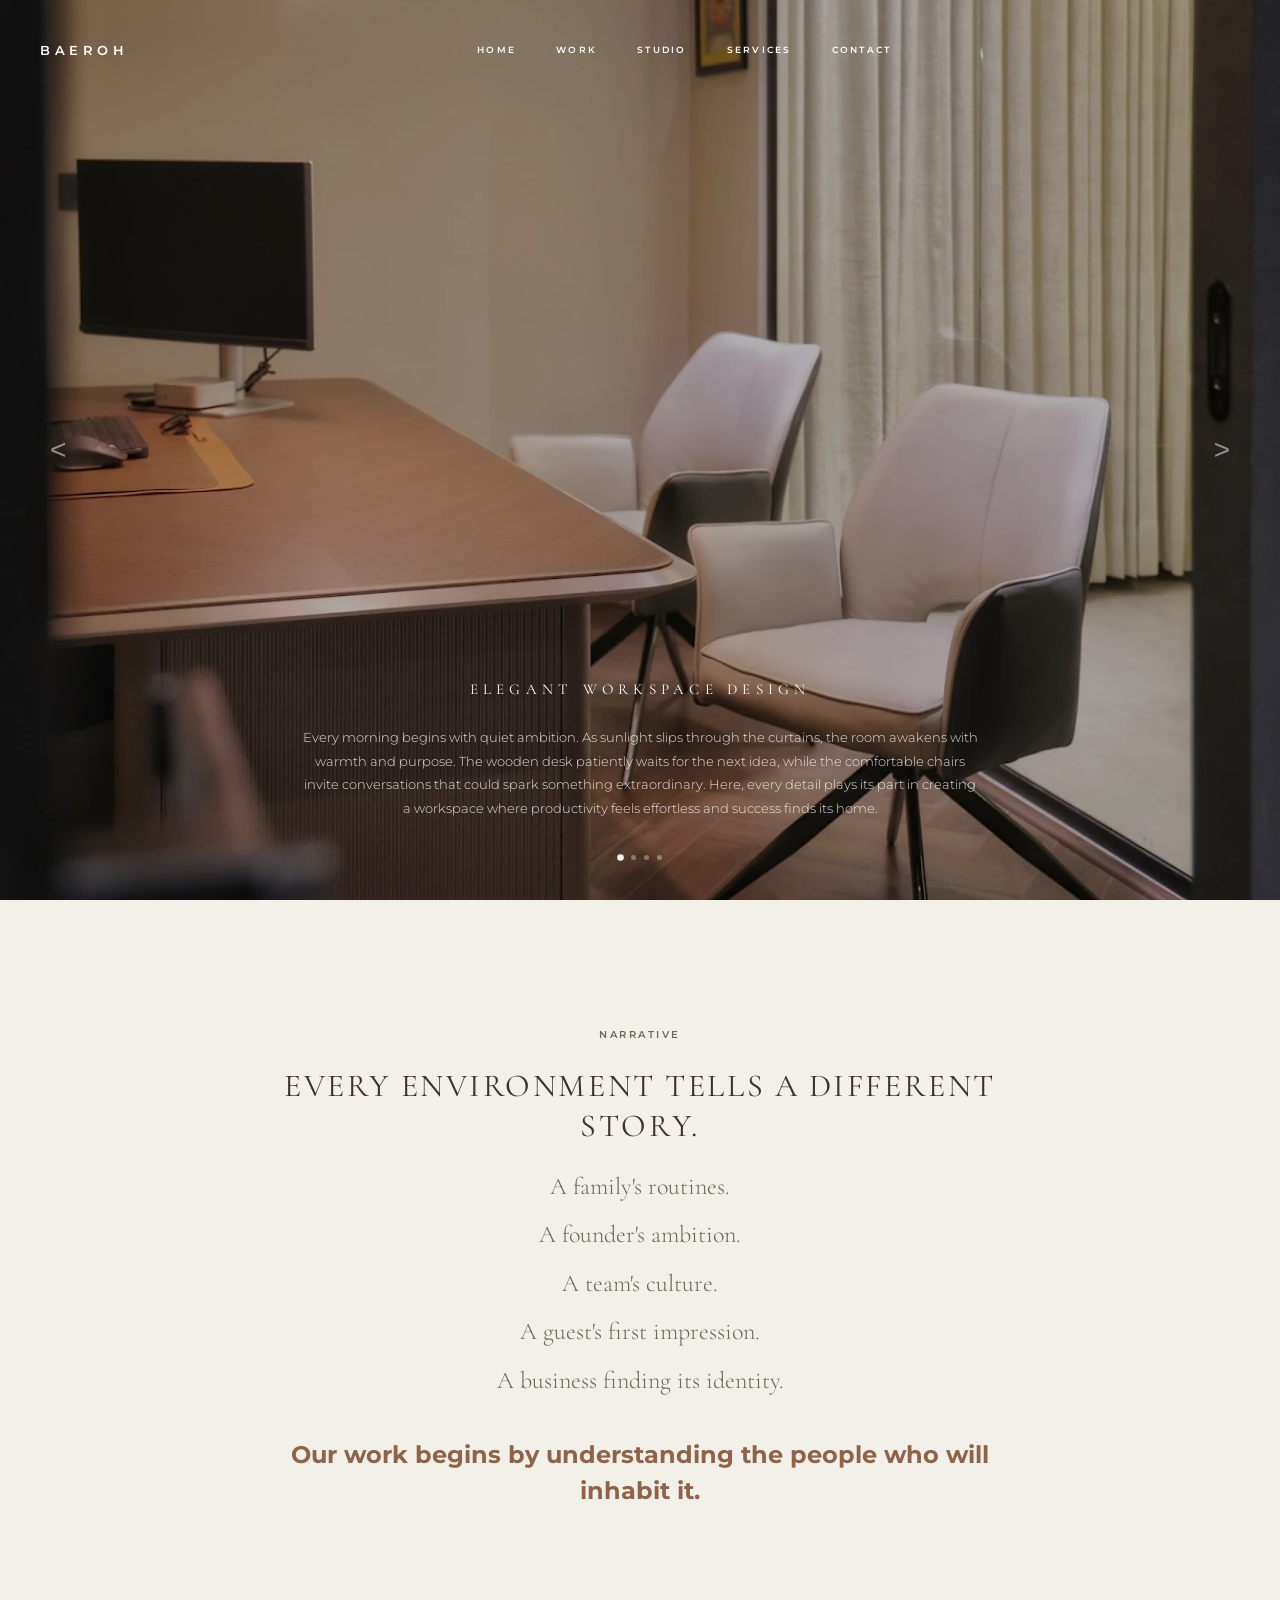
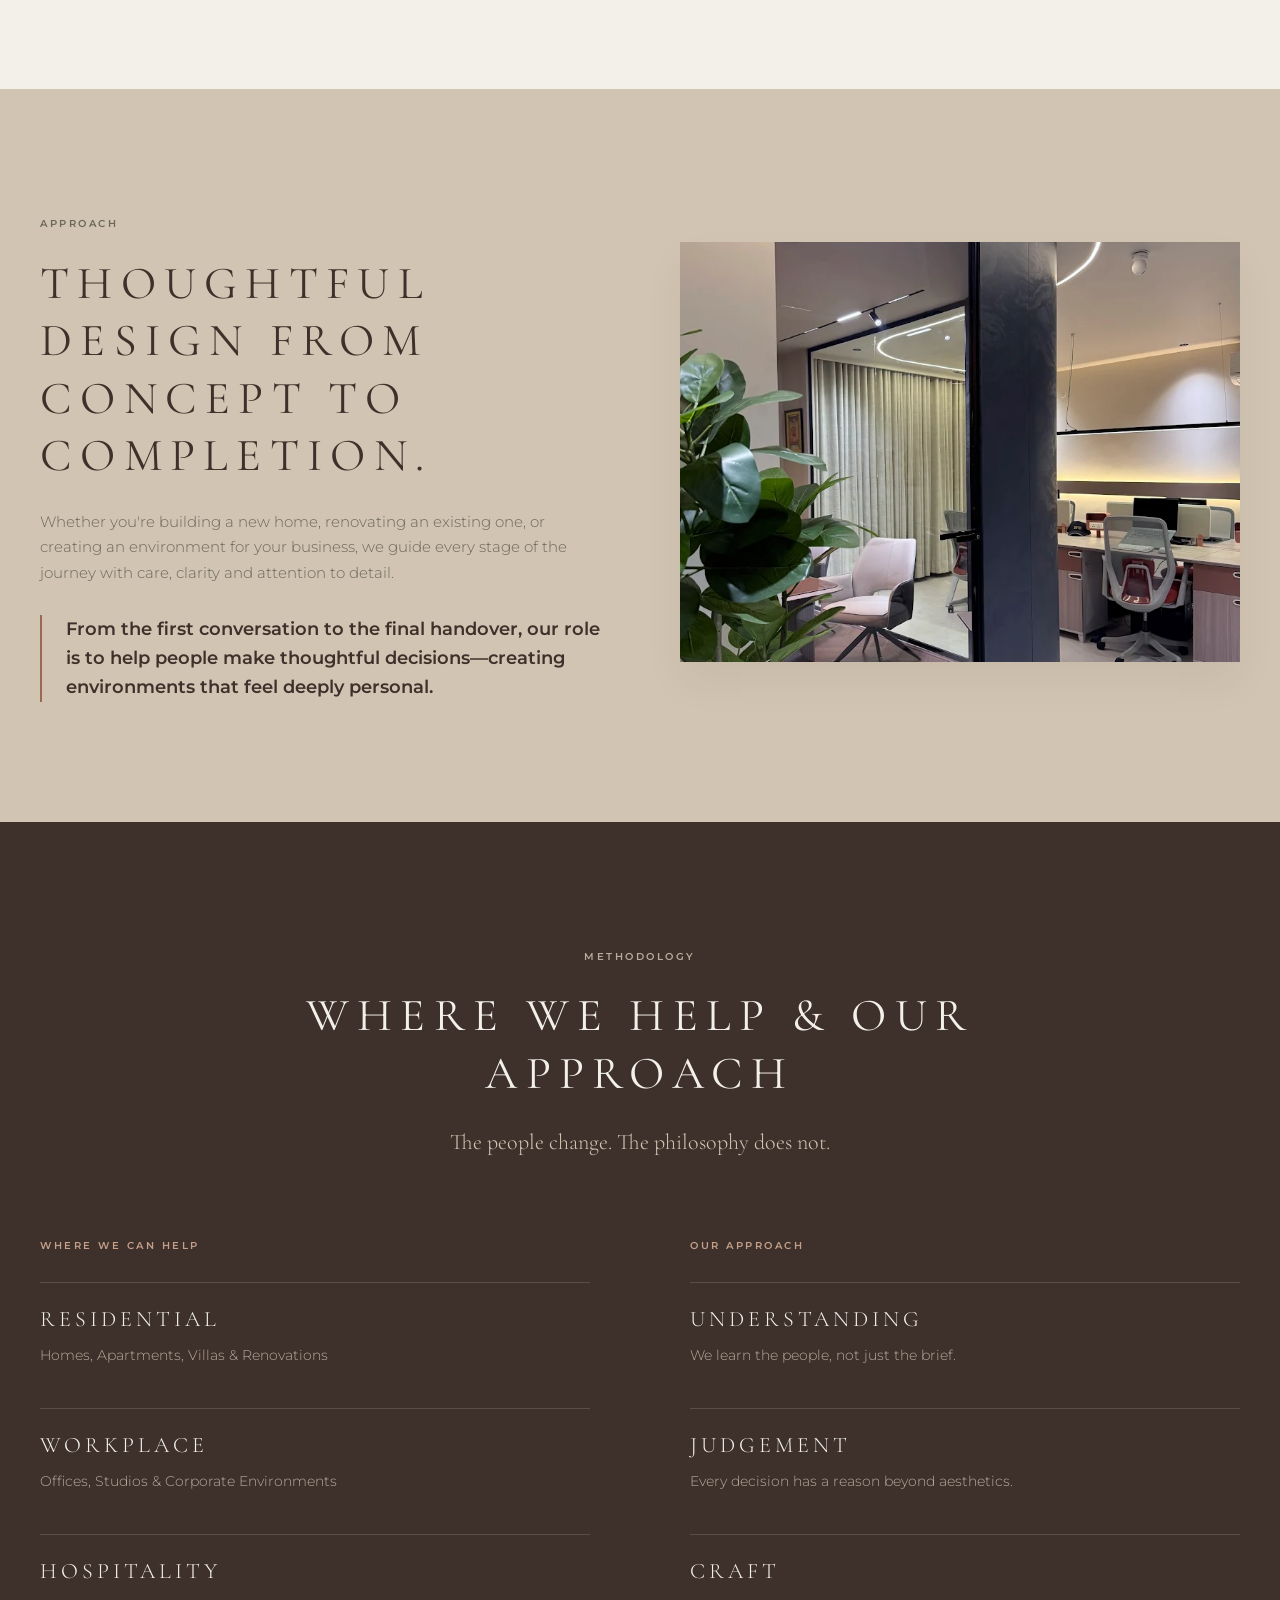
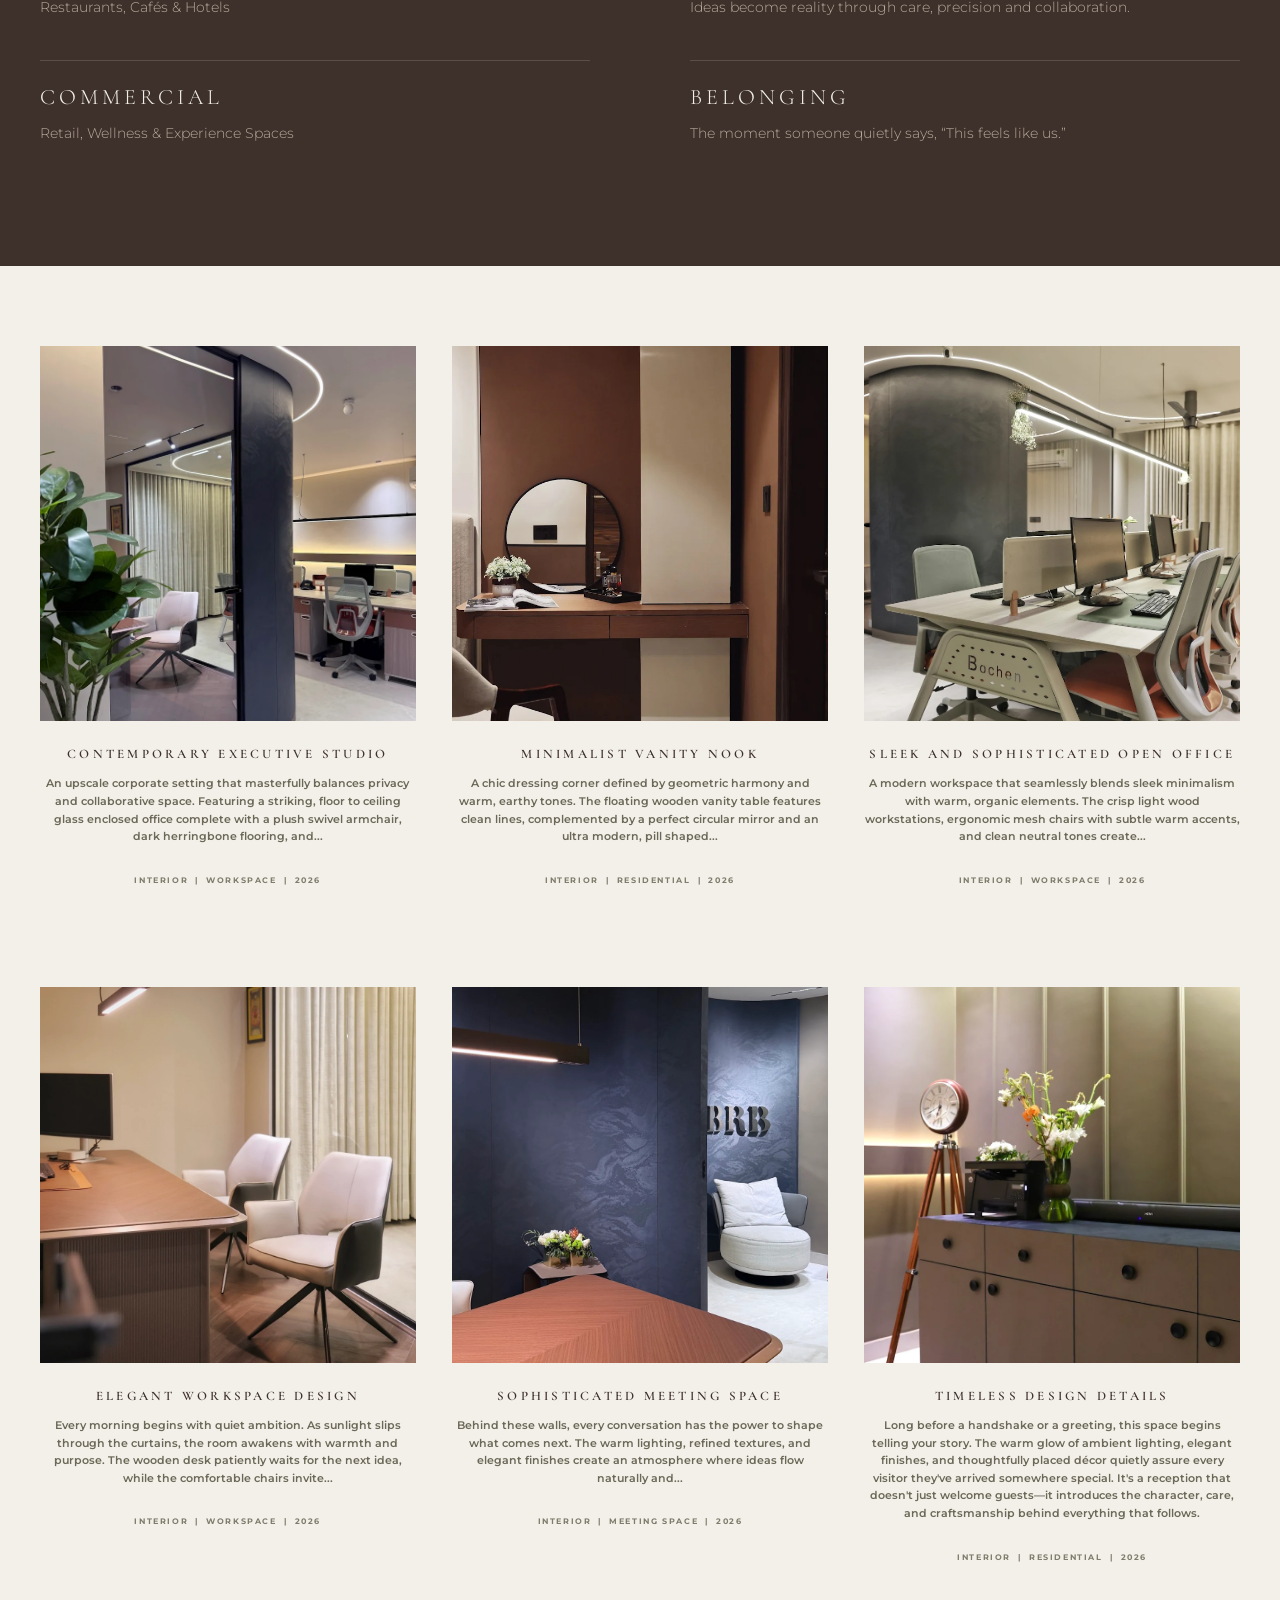
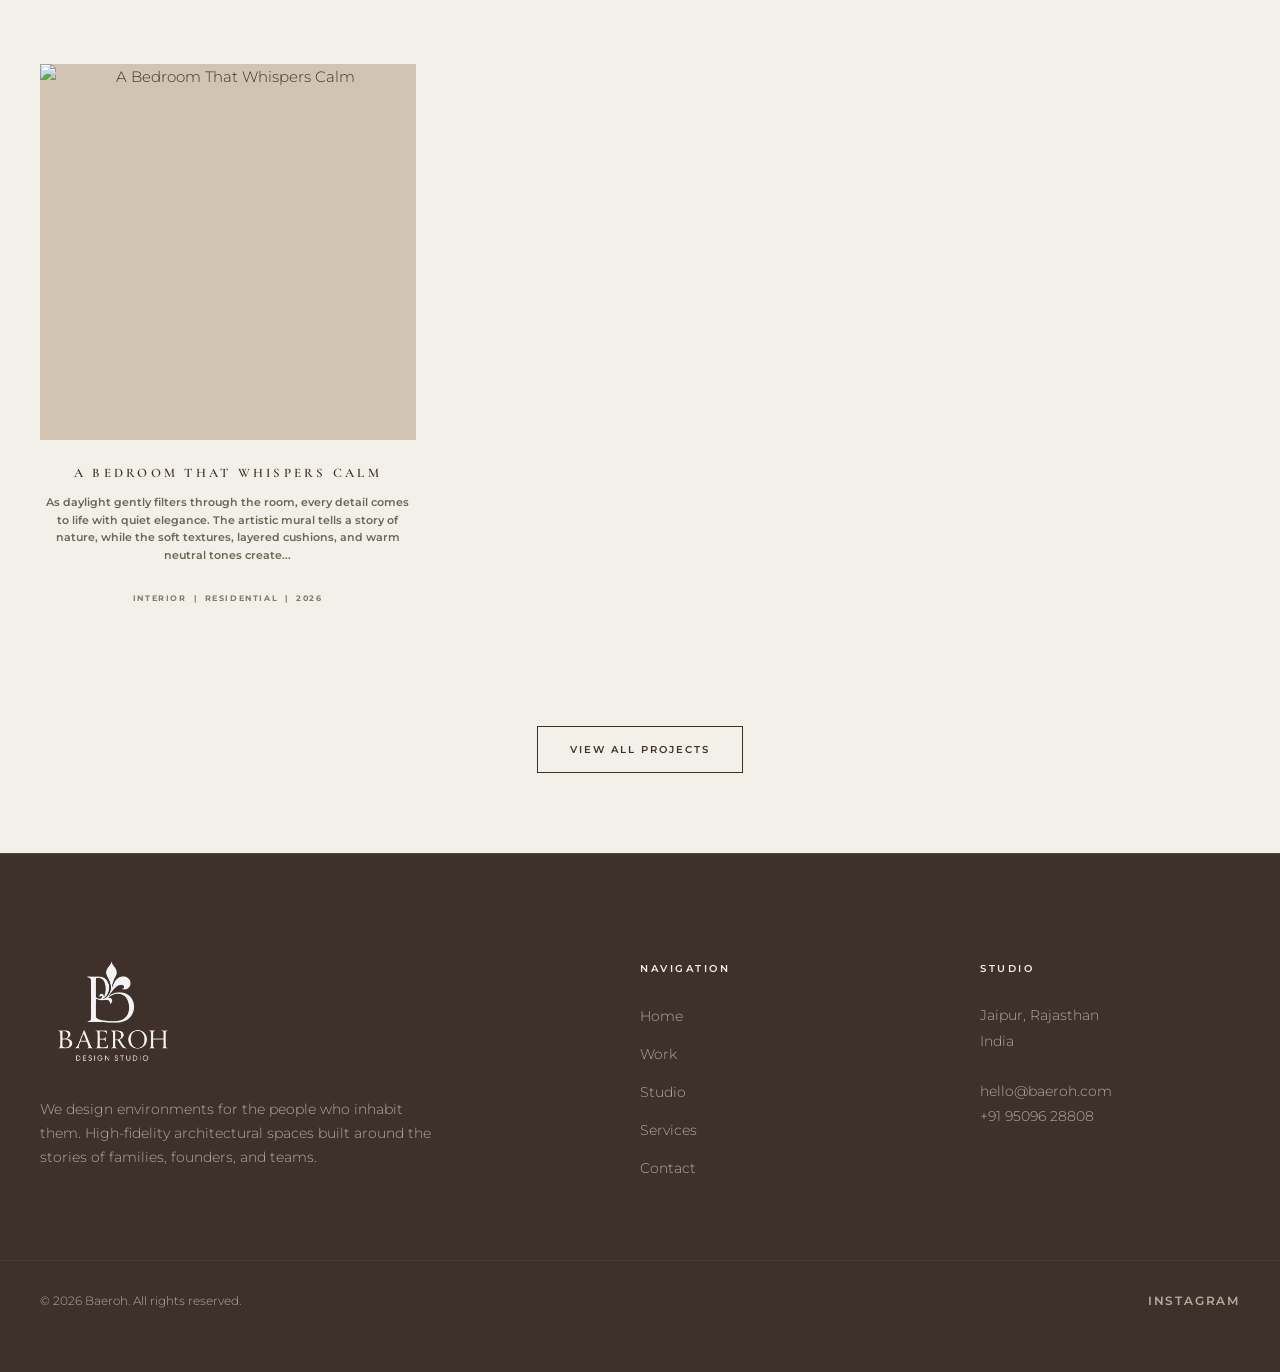
==== commit 1f242f89: "Update Timeless Design Details description" ====
--- a/index.html
+++ b/index.html
@@ -78,7 +78,7 @@
       <div class="slide-bg" style="background-image: url('assets/unnamed (5).webp');"></div>
       <div class="slide-content">
         <h2 class="slide-title">Timeless Design Details</h2>
-        <p class="slide-desc">A beautifully composed space where clean lines, warm lighting, and refined finishes come together effortlessly. Thoughtfully selected furnishings and elegant décor create an inviting atmosphere that reflects sophistication, functionality, and attention to every detail.</p>
+        <p class="slide-desc">Long before a handshake or a greeting, this space begins telling your story. The warm glow of ambient lighting, elegant finishes, and thoughtfully placed décor quietly assure every visitor they've arrived somewhere special. It's a reception that doesn't just welcome guests—it introduces the character, care, and craftsmanship behind everything that follows.</p>
       </div>
     </div>
 
@@ -260,7 +260,7 @@
               <img src="assets/unnamed (5).webp" alt="Timeless Design Details">
             </div>
             <h3 class="recent-project-title">Timeless Design Details</h3>
-            <p class="recent-project-desc">A beautifully composed space where clean lines, warm lighting, and refined finishes come together effortlessly. Thoughtfully selected furnishings and elegant décor create an inviting atmosphere that reflects sophistication, functionality, and attention to every detail.</p>
+            <p class="recent-project-desc">Long before a handshake or a greeting, this space begins telling your story. The warm glow of ambient lighting, elegant finishes, and thoughtfully placed décor quietly assure every visitor they've arrived somewhere special. It's a reception that doesn't just welcome guests—it introduces the character, care, and craftsmanship behind everything that follows.</p>
             <div class="recent-project-meta" style="margin-top: 12px;">INTERIOR &nbsp;|&nbsp; RESIDENTIAL &nbsp;|&nbsp; 2026</div>
           </div>
         </div>
--- a/style.css
+++ b/style.css
@@ -776,6 +776,10 @@
   border-top-color: rgba(243, 240, 234, 0.15);
 }
 
+.bg-sand .approach-card {
+  border-top-color: rgba(62, 49, 43, 0.22);
+}
+
 .approach-number {
   font-family: var(--font-body);
   font-weight: 600;
@@ -791,6 +795,7 @@
   font-size: 20px;
   font-weight: 400;
   margin-bottom: 12px;
+  color: var(--color-charcoal);
 }
 
 .approach-desc {
@@ -803,45 +808,285 @@
 }
 
 /* Services Page Styles */
+.services-editorial {
+  overflow: hidden;
+  background-color: var(--color-sand);
+}
+
+.services-page-section {
+  padding-top: 96px;
+  padding-bottom: 120px;
+  border-top: 1px solid rgba(62, 49, 43, 0.12);
+  border-bottom: 1px solid rgba(62, 49, 43, 0.12);
+}
+
+.services-page-section > .container {
+  max-width: none;
+  margin-left: 0;
+  margin-right: 0;
+}
+
 .services-intro {
   max-width: 800px;
   margin: 0 auto 80px auto;
   text-align: center;
 }
 
+.services-section-head {
+  display: grid;
+  grid-template-columns: minmax(0, 1.05fr) minmax(280px, 0.95fr);
+  gap: 80px;
+  align-items: end;
+  max-width: 1080px;
+  margin-bottom: 64px;
+}
+
+.services-section-head .font-label {
+  color: var(--color-olive);
+}
+
+.services-section-head .font-display-section {
+  color: var(--color-charcoal);
+  margin-top: 20px;
+  max-width: 720px;
+}
+
+.services-section-head p {
+  color: var(--color-olive);
+  max-width: 420px;
+  margin-bottom: 8px;
+}
+
 .services-list {
   display: grid;
-  grid-template-columns: 1fr 1fr;
-  gap: 80px;
-  row-gap: 60px;
+  grid-template-columns: repeat(3, minmax(0, 1fr));
+  gap: 0;
+  align-items: stretch;
+  border-top: 1px solid rgba(62, 49, 43, 0.14);
+  border-left: 1px solid rgba(62, 49, 43, 0.14);
+}
+
+@media (max-width: 1000px) {
+  .services-list {
+    grid-template-columns: repeat(2, minmax(0, 1fr));
+  }
 }
 
 @media (max-width: 768px) {
   .services-list {
     grid-template-columns: 1fr;
-    gap: 40px;
+    gap: 0;
   }
 }
 
 .service-item {
-  border-top: 1px solid var(--color-sand);
-  padding-top: 30px;
+  min-height: 360px;
+  border-right: 1px solid rgba(62, 49, 43, 0.14);
+  border-bottom: 1px solid rgba(62, 49, 43, 0.14);
+  padding: 32px 36px;
+  display: flex;
+  flex-direction: column;
+  justify-content: flex-start;
+  position: relative;
+  overflow: hidden;
+  background-color: transparent;
+  transform: translateY(0);
+  transition: border-color 0.45s cubic-bezier(0.16, 1, 0.3, 1), transform 0.45s cubic-bezier(0.16, 1, 0.3, 1);
+}
+
+.service-item::before {
+  content: '';
+  position: absolute;
+  inset: 0;
+  z-index: 0;
+  background: linear-gradient(270deg, rgba(62, 49, 43, 0.38) 0%, rgba(62, 49, 43, 0.2) 22%, rgba(155, 106, 78, 0.08) 48%, rgba(62, 49, 43, 0) 76%);
+  opacity: 0;
+  transition: opacity 0.45s cubic-bezier(0.16, 1, 0.3, 1);
+}
+
+.service-item:hover {
+  border-color: rgba(155, 106, 78, 0.42);
+  transform: translateY(-2px);
+}
+
+.service-item:hover::before {
+  opacity: 1;
+}
+
+.service-number {
+  font-family: var(--font-body);
+  font-weight: 600;
+  font-size: 10px;
+  letter-spacing: 0.25em;
+  color: var(--color-cinnamon-deep);
+  margin-bottom: 54px;
+  display: block;
+  transform-origin: left center;
+  transition: color 0.45s ease, transform 0.45s cubic-bezier(0.16, 1, 0.3, 1);
+  position: relative;
+  z-index: 1;
 }
 
 .service-title {
   font-family: var(--font-display);
-  font-size: 24px;
-  font-weight: 700;
-  margin-bottom: 16px;
-  color: #000000;
+  font-size: clamp(22px, 2.2vw, 28px);
+  font-weight: 400;
+  line-height: 1.18;
+  margin: 0 0 18px;
+  color: var(--color-charcoal);
+  overflow-wrap: anywhere;
+  transform-origin: left center;
+  transition: color 0.45s ease, transform 0.45s cubic-bezier(0.16, 1, 0.3, 1);
+  position: relative;
+  z-index: 1;
+}
+
+.service-title::after {
+  content: '';
+  display: block;
+  width: 36px;
+  height: 1px;
+  margin-top: 24px;
+  background-color: var(--color-cinnamon-deep);
+  opacity: 0.7;
 }
 
 .service-desc {
   font-family: var(--font-body);
+  font-weight: 300;
+  font-size: 14px;
+  color: var(--color-olive);
+  line-height: 1.7;
+  max-width: 94%;
+  transform-origin: left center;
+  transition: color 0.45s ease, transform 0.45s cubic-bezier(0.16, 1, 0.3, 1);
+  position: relative;
+  z-index: 1;
+}
+
+.service-arrow {
+  position: absolute;
+  right: 34px;
+  bottom: 30px;
+  z-index: 1;
+  font-family: var(--font-display);
+  font-size: 34px;
+  line-height: 1;
+  color: var(--color-cinnamon-deep);
+  transform: translateX(0);
+  transition: transform 0.45s cubic-bezier(0.16, 1, 0.3, 1), color 0.45s ease;
+}
+
+.service-item:hover .service-arrow {
+  color: var(--color-cinnamon-deep);
+  transform: translateX(8px);
+}
+
+.service-item:hover .service-number,
+.service-item:hover .service-title,
+.service-item:hover .service-desc {
+  color: var(--color-charcoal);
+}
+
+.service-item:hover .service-number {
+  transform: scale(1.06);
+}
+
+.service-item:hover .service-title {
+  transform: scale(1.045);
+}
+
+.service-item:hover .service-desc {
+  transform: scale(1.025);
+}
+
+.service-item:hover .service-title::after {
+  background-color: var(--color-cinnamon-deep);
+}
+
+.services-conversation {
+  display: flex;
+  justify-content: center;
+  align-items: center;
+  gap: 32px;
+  margin-top: 58px;
+  color: var(--color-olive);
+}
+
+.services-conversation p {
+  font-family: var(--font-body);
+  font-weight: 300;
+  font-size: 14px;
+  margin: 0;
+}
+
+.services-conversation a {
+  display: inline-flex;
+  align-items: center;
+  gap: 24px;
+  border-bottom: 1px solid rgba(155, 106, 78, 0.5);
+  padding-bottom: 6px;
+  font-family: var(--font-body);
   font-weight: 600;
-  font-size: 14px;
-  color: #000000;
-  line-height: 1.7;
+  font-size: 10px;
+  letter-spacing: 0.2em;
+  text-transform: uppercase;
+  color: var(--color-cinnamon-deep);
+}
+
+.services-conversation a span {
+  font-size: 18px;
+  line-height: 1;
+  transition: transform 0.35s ease;
+}
+
+.services-conversation a:hover span {
+  transform: translateX(6px);
+}
+
+@media (max-width: 768px) {
+  .services-page-section {
+    padding-top: 72px;
+    padding-bottom: 80px;
+  }
+
+  .services-section-head {
+    grid-template-columns: 1fr;
+    gap: 24px;
+    margin-bottom: 38px;
+  }
+
+  .services-section-head p {
+    margin-bottom: 0;
+  }
+
+  .service-item {
+    min-height: auto;
+    border-right: 1px solid rgba(62, 49, 43, 0.14);
+    padding: 28px 24px 72px;
+  }
+
+  .service-number {
+    margin-bottom: 36px;
+  }
+
+  .services-conversation {
+    align-items: flex-start;
+    flex-direction: column;
+    gap: 14px;
+    margin-top: 38px;
+  }
+}
+
+.process-chapter {
+  background-color: var(--color-ivory);
+  border-top: 1px solid rgba(62, 49, 43, 0.12);
+  padding-top: 120px;
+  padding-bottom: 120px;
+}
+
+.process-chapter img {
+  display: block;
 }
 
 /* Philosophy Page Details */
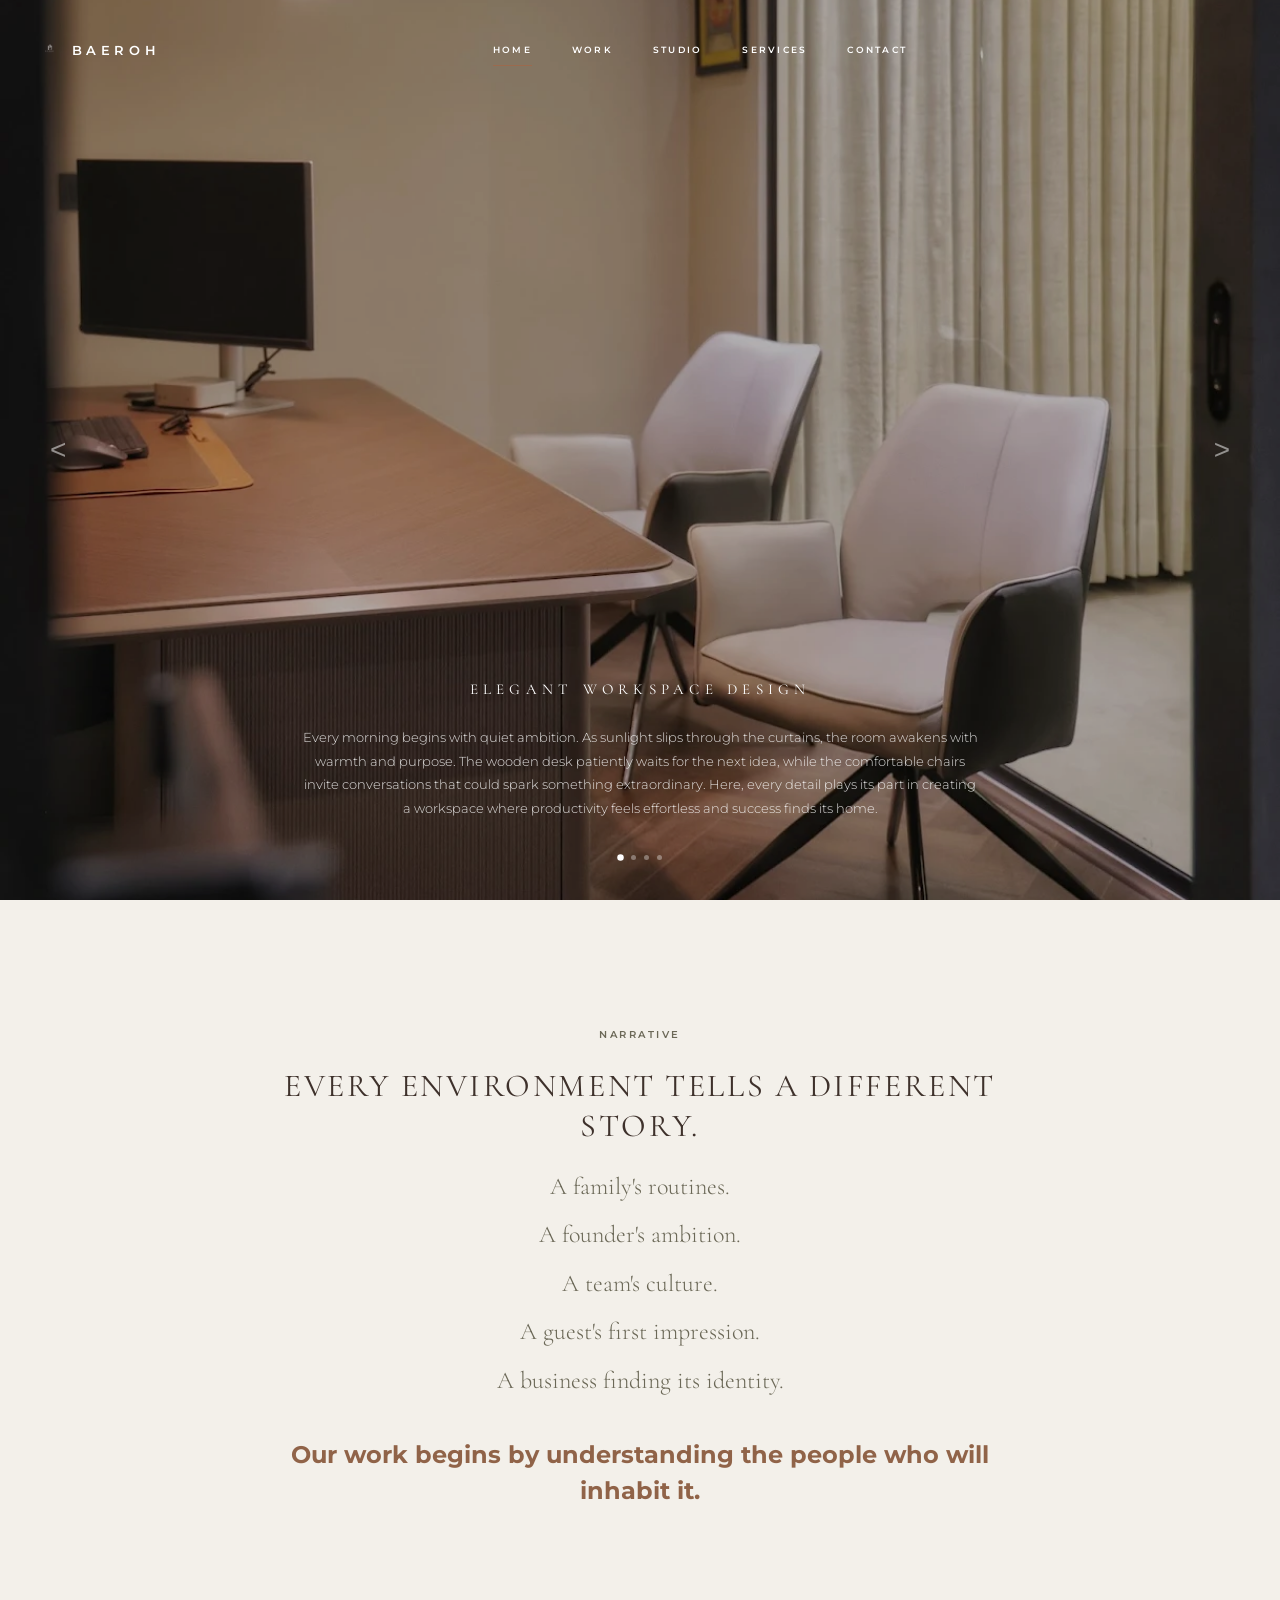
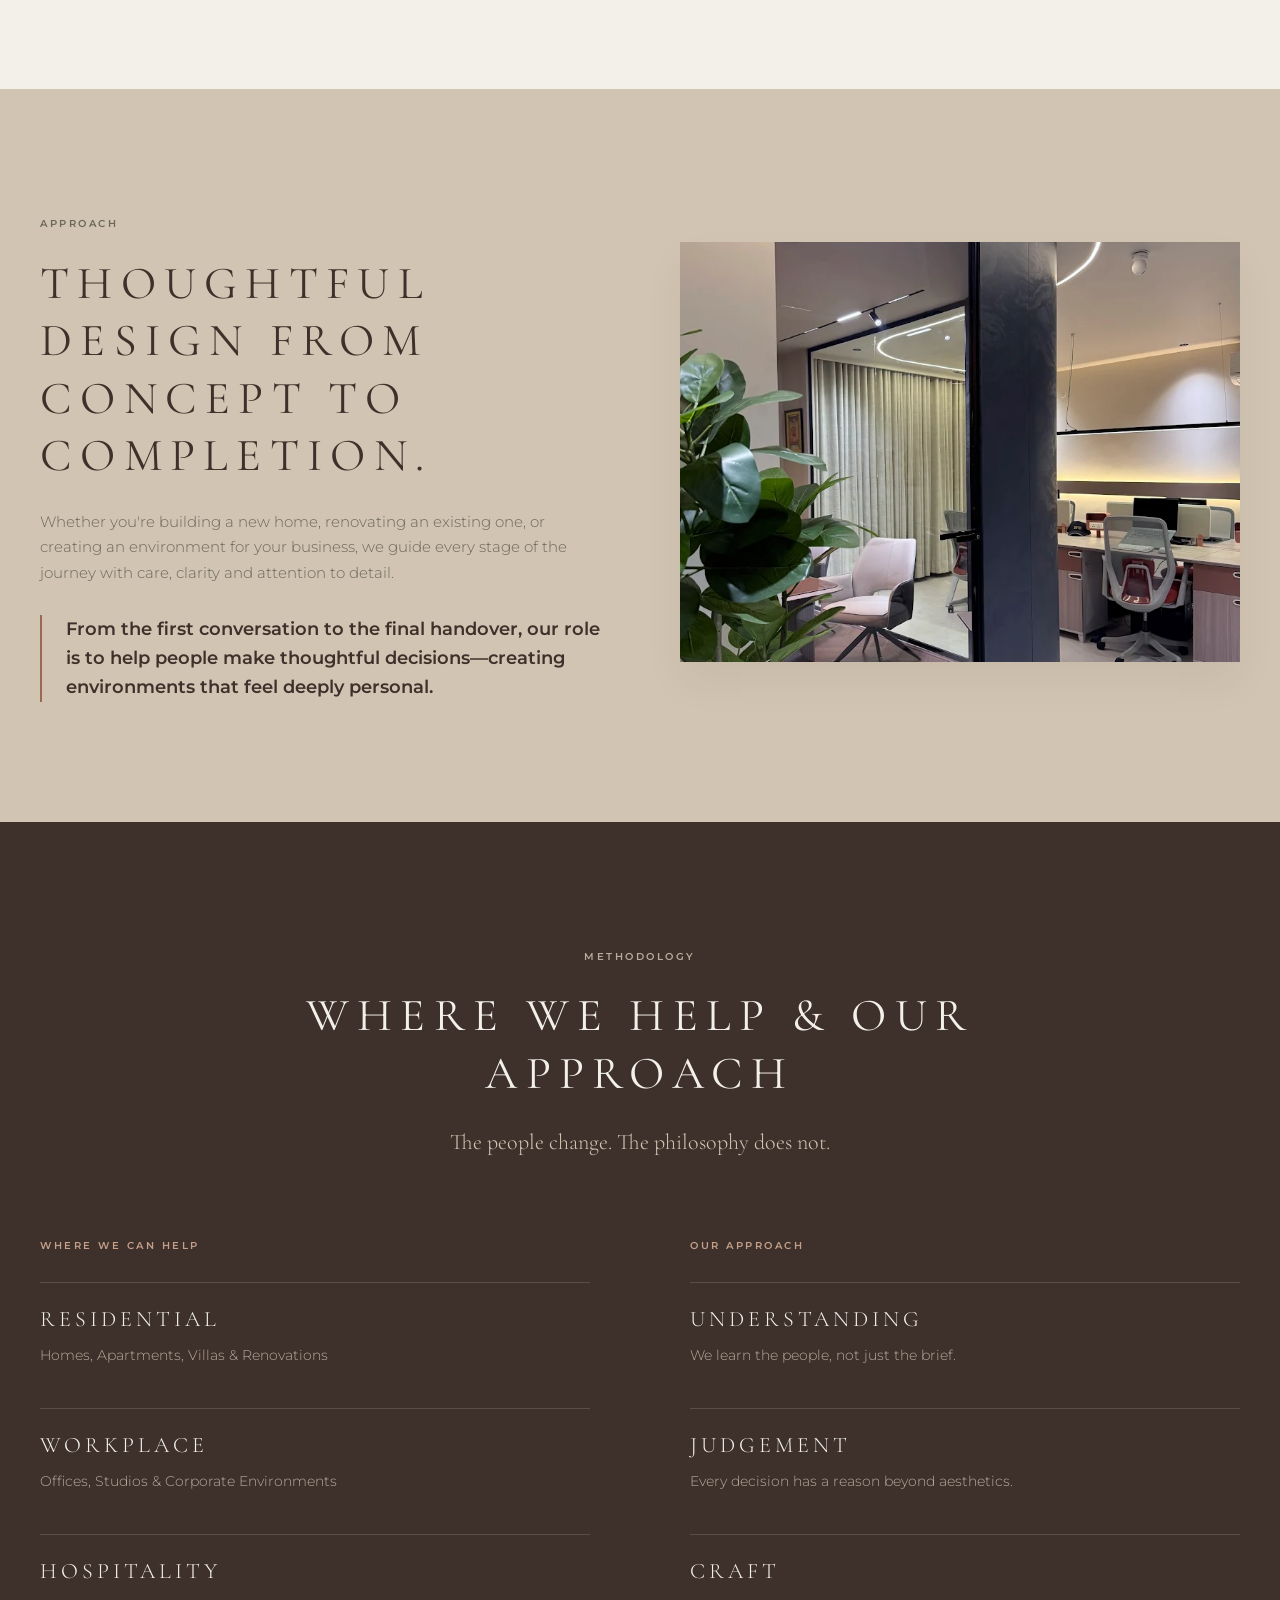
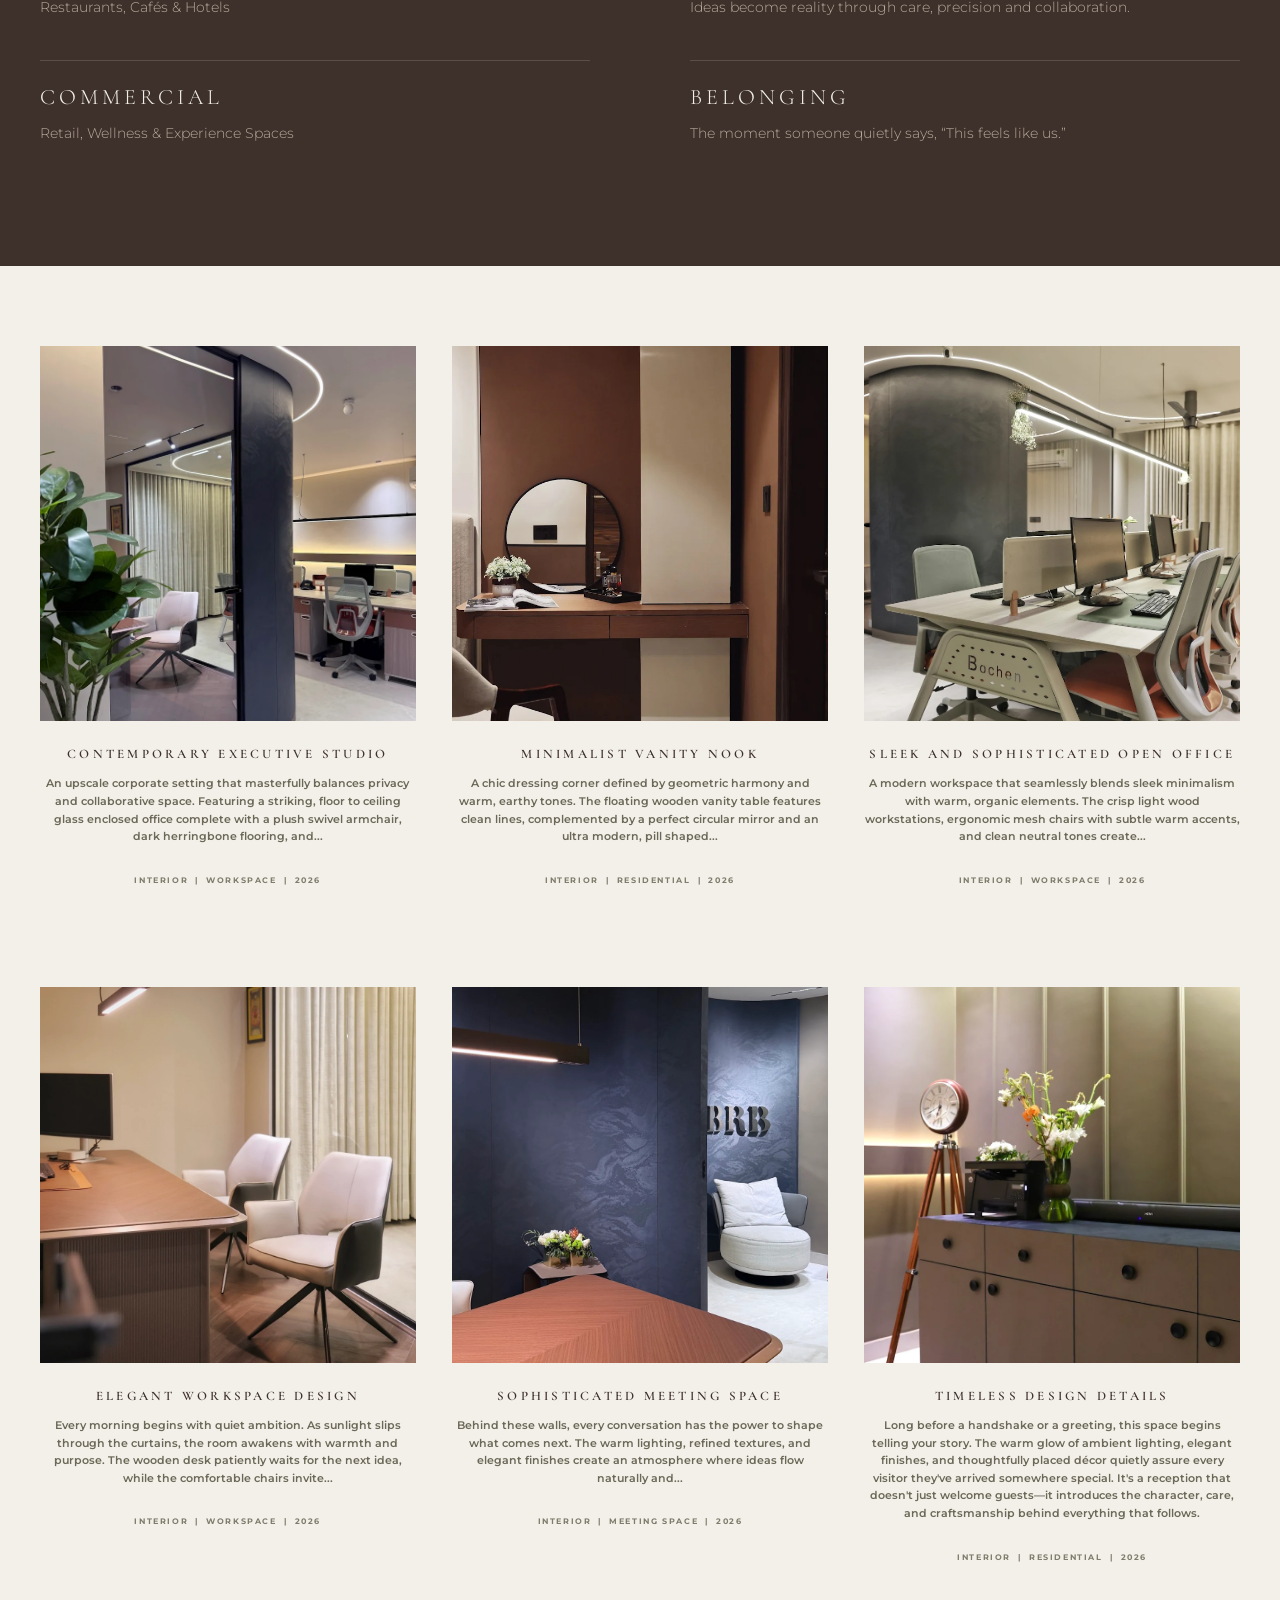
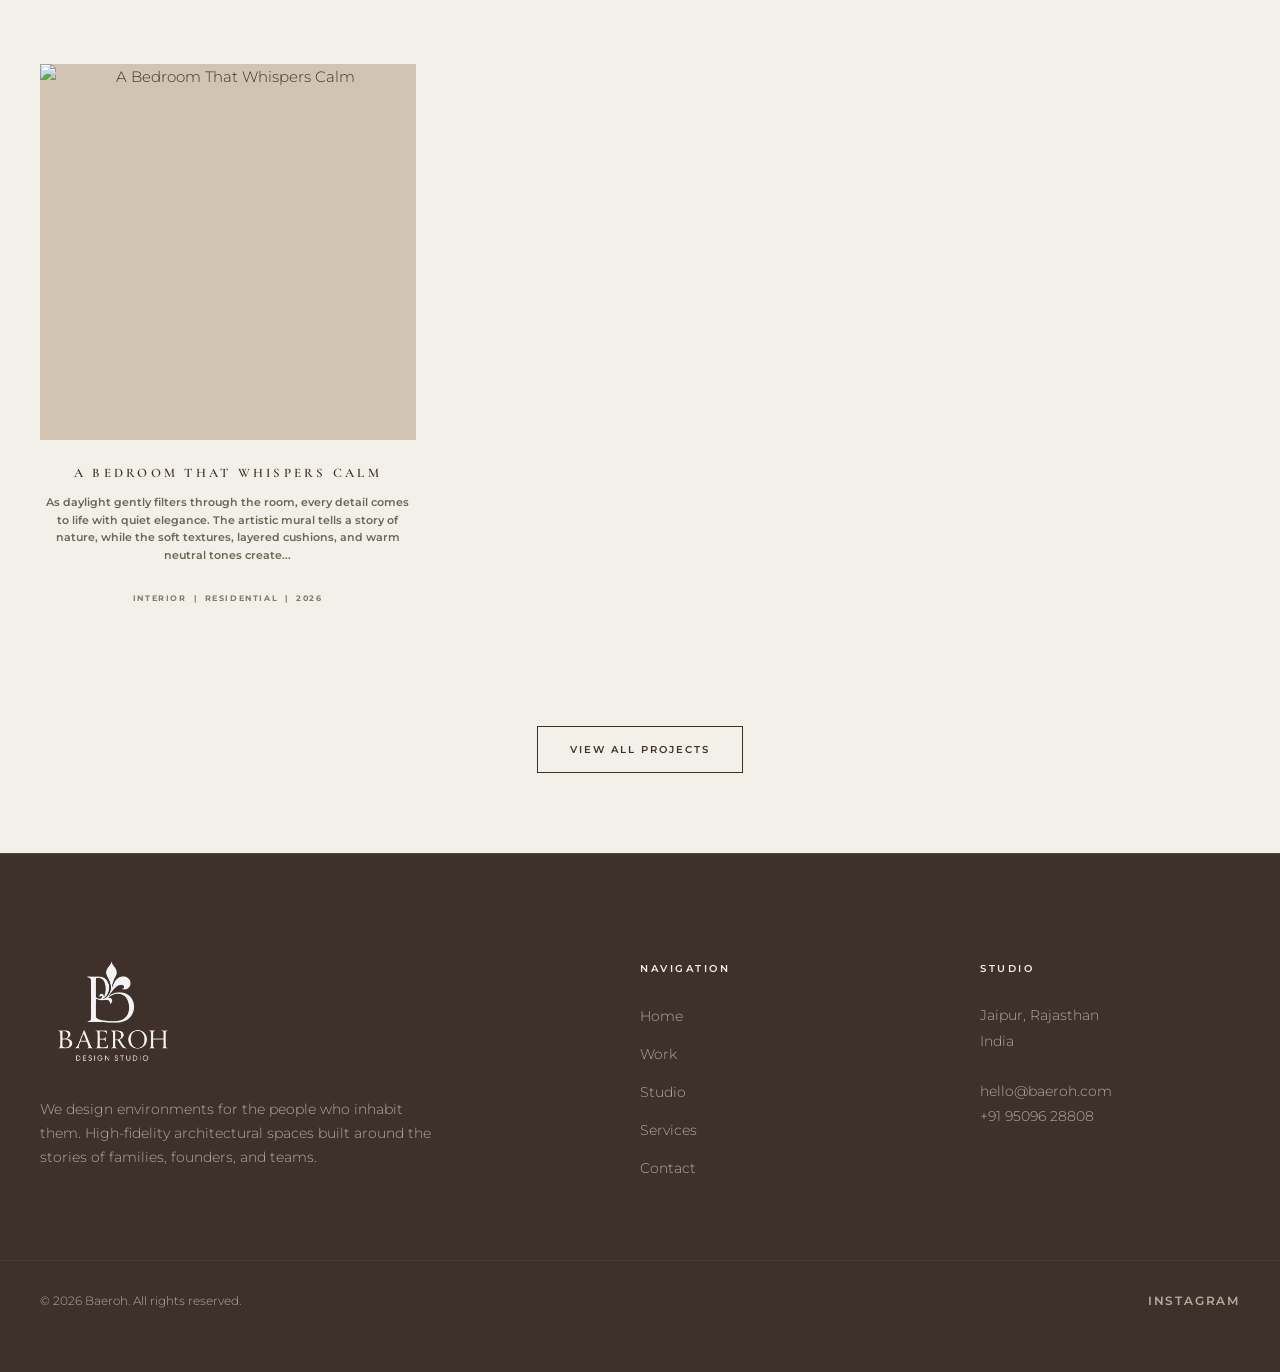
==== commit 392936f2: "Add new logo to header navigation bar left of BAEROH text" ====
--- a/index.html
+++ b/index.html
@@ -24,6 +24,7 @@
   <header id="main-header" class="header-transparent">
     <div class="container header-inner">
       <a href="index.html" class="logo">
+        <img src="assets/logo-header.png" alt="Baeroh Logo" class="logo-img">
         <div class="logo-text">BAEROH</div>
       </a>
       <nav>
--- a/style.css
+++ b/style.css
@@ -209,6 +209,23 @@
   justify-content: space-between;
   align-items: center;
   width: 100%;
+}
+
+.logo {
+  display: flex;
+  align-items: center;
+  gap: 12px;
+}
+
+.logo-img {
+  height: 28px;
+  width: auto;
+  object-fit: contain;
+  transition: filter 0.4s ease;
+}
+
+header.header-transparent .logo-img {
+  filter: brightness(0) invert(1);
 }
 
 .logo-text {
@@ -814,8 +831,8 @@
 }
 
 .services-page-section {
-  padding-top: 96px;
-  padding-bottom: 120px;
+  padding-top: 64px;
+  padding-bottom: 46px;
   border-top: 1px solid rgba(62, 49, 43, 0.12);
   border-bottom: 1px solid rgba(62, 49, 43, 0.12);
 }
@@ -838,7 +855,7 @@
   gap: 80px;
   align-items: end;
   max-width: 1080px;
-  margin-bottom: 64px;
+  margin-bottom: 46px;
 }
 
 .services-section-head .font-label {
@@ -880,7 +897,7 @@
 }
 
 .service-item {
-  min-height: 360px;
+  min-height: 310px;
   border-right: 1px solid rgba(62, 49, 43, 0.14);
   border-bottom: 1px solid rgba(62, 49, 43, 0.14);
   padding: 32px 36px;
@@ -1009,7 +1026,7 @@
   justify-content: center;
   align-items: center;
   gap: 32px;
-  margin-top: 58px;
+  margin-top: 34px;
   color: var(--color-olive);
 }
 
@@ -1046,8 +1063,8 @@
 
 @media (max-width: 768px) {
   .services-page-section {
-    padding-top: 72px;
-    padding-bottom: 80px;
+    padding-top: 52px;
+    padding-bottom: 44px;
   }
 
   .services-section-head {
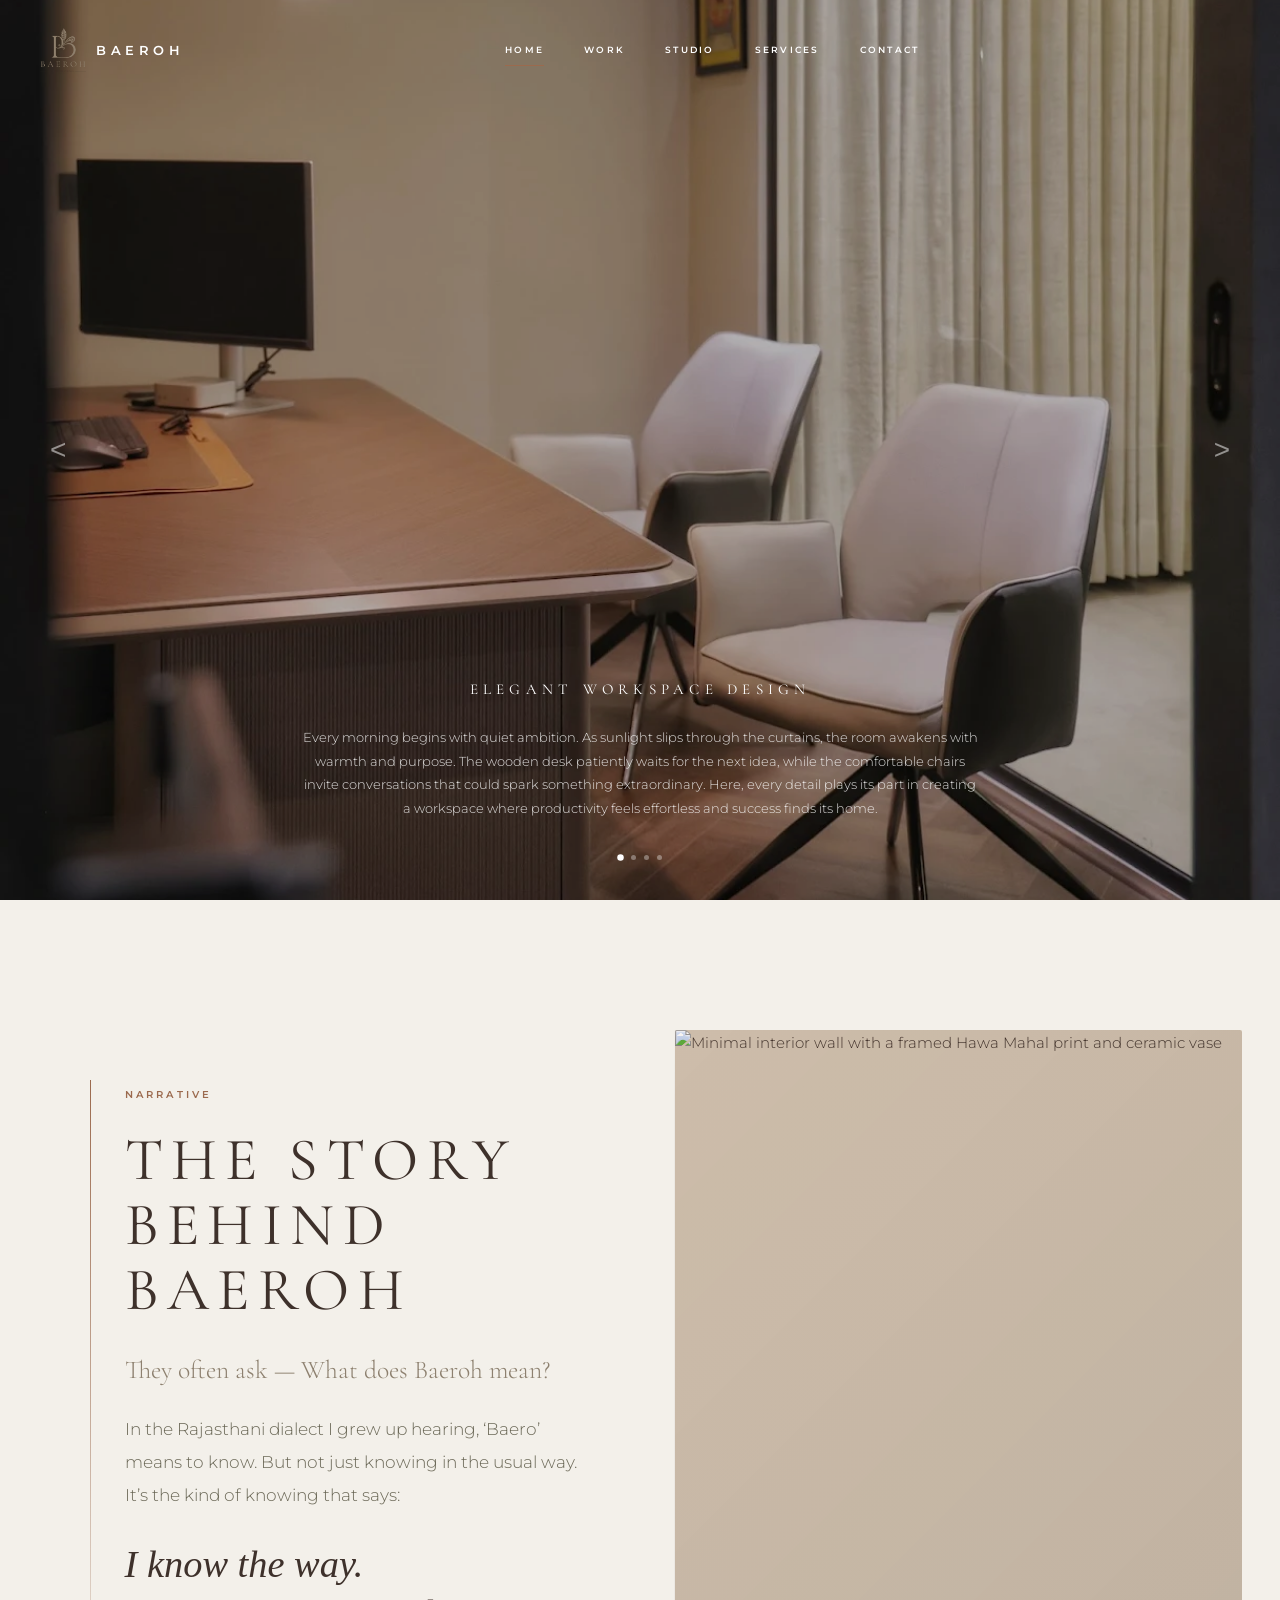
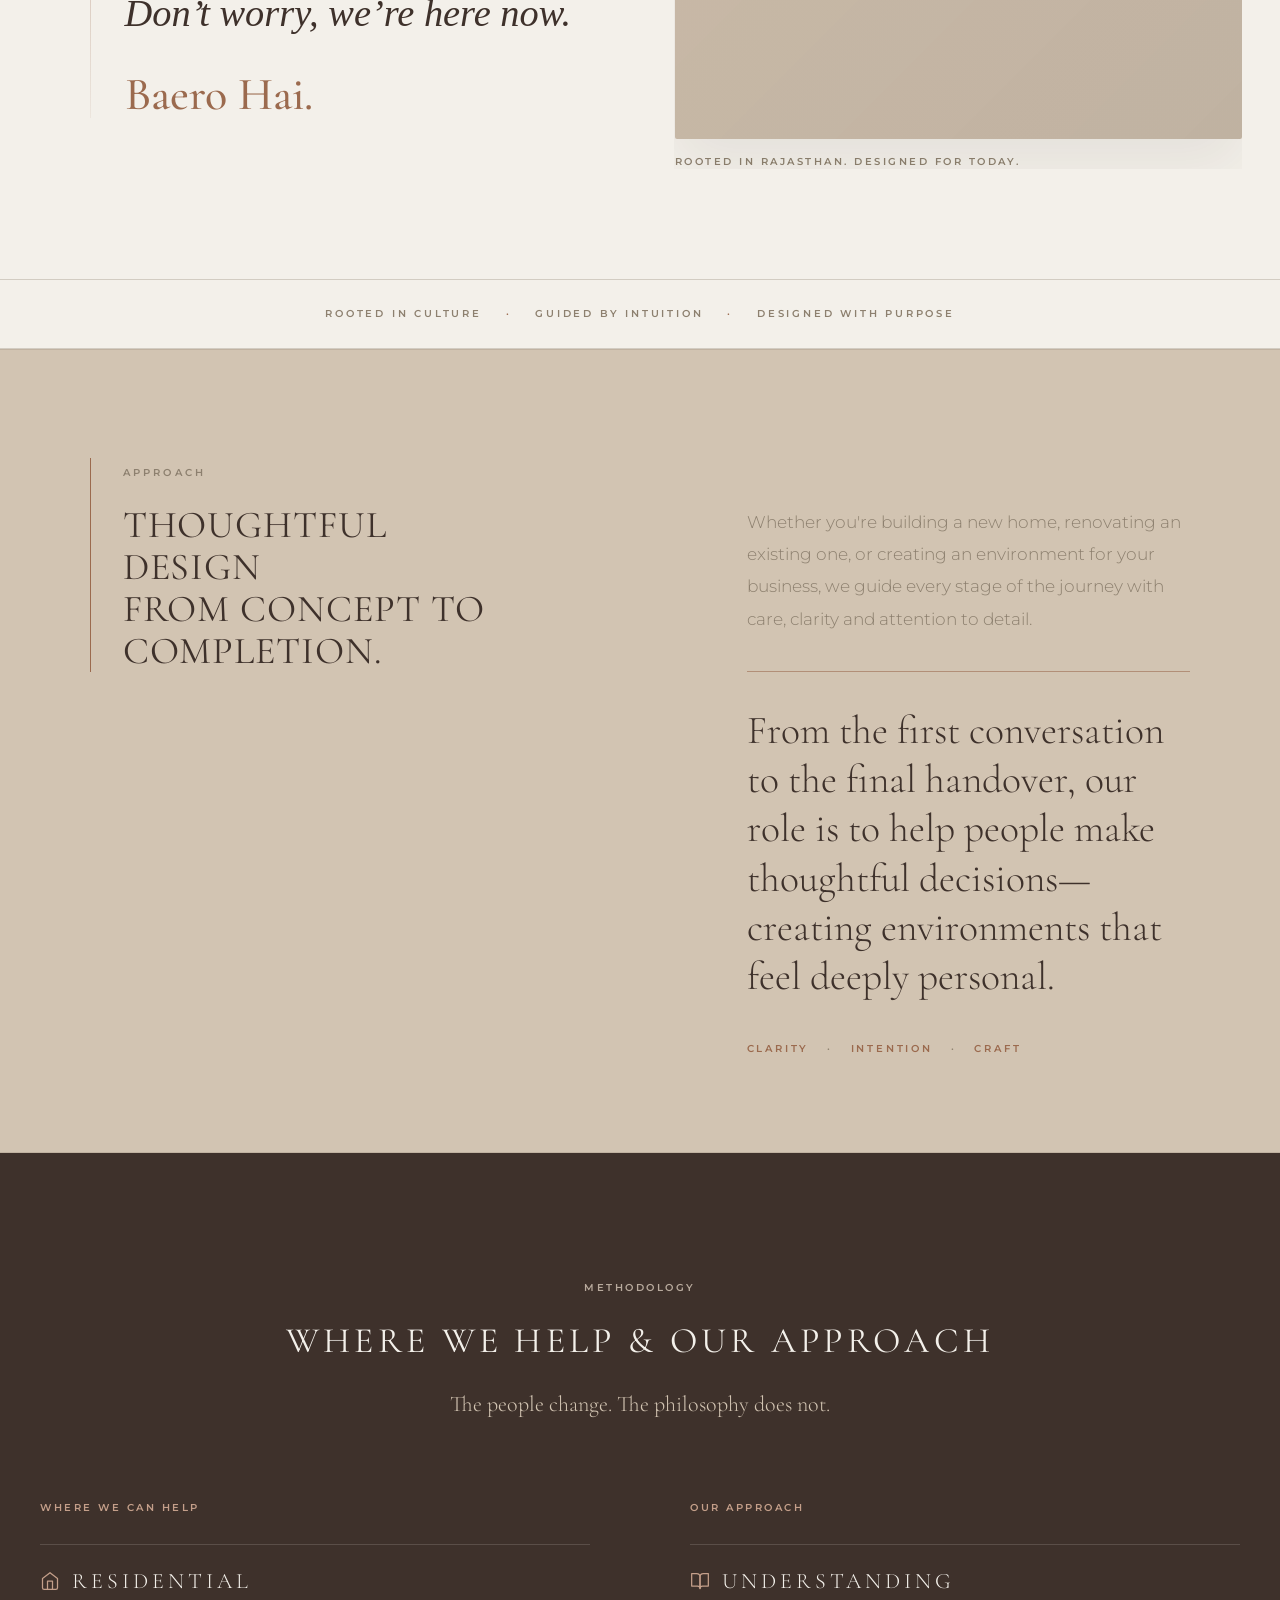
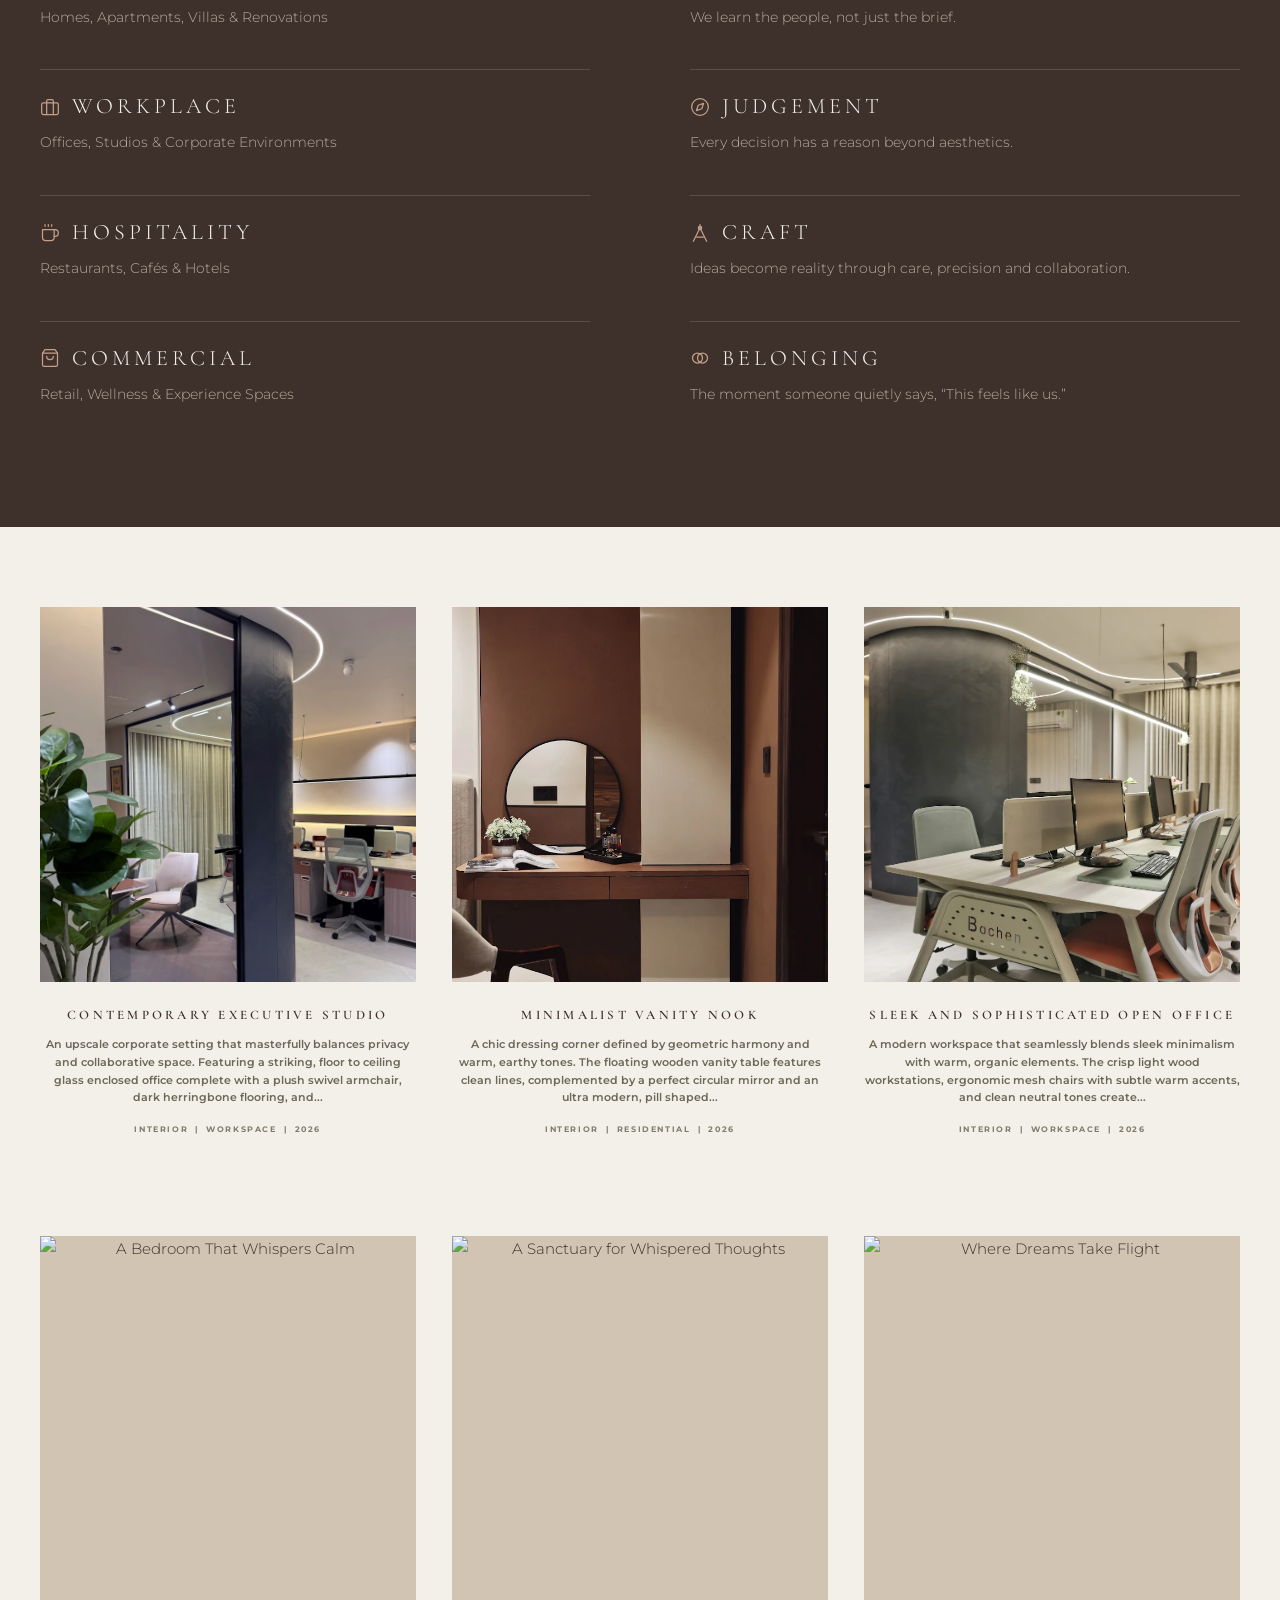
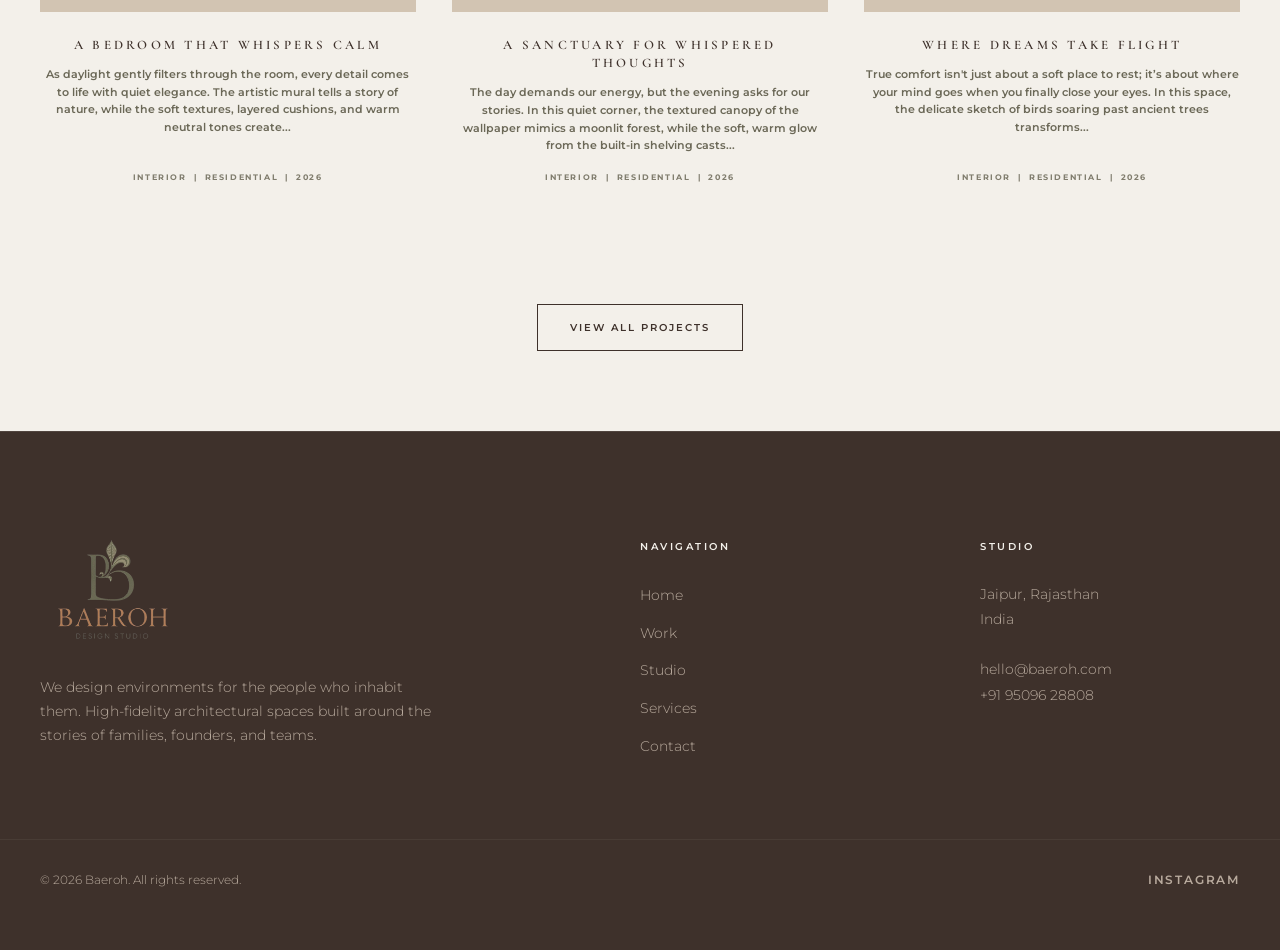
==== commit 90cc977b: "Refine homepage approach section" ====
--- a/index.html
+++ b/index.html
@@ -16,7 +16,7 @@
   <meta property="og:image" content="https://aryan13a.github.io/baeroh03/assets/logo.png">
   
   <!-- Stylesheets -->
-  <link rel="stylesheet" href="style.css?v=3.4">
+  <link rel="stylesheet" href="style.css?v=5.1">
 </head>
 <body>
 
@@ -100,36 +100,54 @@
   </div>
 
   <!-- Narrative Section -->
-  <section class="fade-in-up">
-    <div class="container text-lead-container">
-      <span class="font-label">Narrative</span>
-      <h2 class="font-display-section narrative-title" style="margin-top: 20px;">Every environment tells a different story.</h2>
-      <ul class="bullet-list narrative-list">
-        <li>A family's routines.</li>
-        <li>A founder's ambition.</li>
-        <li>A team's culture.</li>
-        <li>A guest's first impression.</li>
-        <li>A business finding its identity.</li>
-      </ul>
-      <p class="font-quote narrative-quote cinnamon-text">Our work begins by understanding the people who will inhabit it.</p>
-    </div>
-  </section>
-
-  <!-- Split Philosophy Section -->
-  <section class="bg-sand fade-in-up">
-    <div class="container grid-2col">
-      <div>
+  <section class="narrative-editorial" aria-labelledby="narrative-title">
+    <div class="narrative-editorial-inner">
+      <div class="narrative-copy">
+        <div class="narrative-rule" aria-hidden="true"></div>
+        <div>
+          <span class="font-label narrative-label">Narrative</span>
+          <h2 id="narrative-title" class="narrative-editorial-title">The Story Behind Baeroh</h2>
+          <p class="narrative-kicker">They often ask &mdash; What does Baeroh mean?</p>
+          <p class="narrative-body">
+            In the Rajasthani dialect I grew up hearing, &lsquo;Baero&rsquo; means to know. But not just knowing in the usual way. It&rsquo;s the kind of knowing that says:
+          </p>
+          <p class="narrative-italic">
+            I know the way.<br>
+            Don&rsquo;t worry, we&rsquo;re here now.
+          </p>
+          <p class="narrative-statement">Baero Hai.</p>
+        </div>
+      </div>
+
+      <figure class="narrative-visual">
+        <div class="narrative-image-wrap">
+          <img src="assets/serene-minimalist-interior-hawa-mahal.png" alt="Minimal interior wall with a framed Hawa Mahal print and ceramic vase">
+        </div>
+        <figcaption>Rooted in Rajasthan. Designed for today.</figcaption>
+      </figure>
+    </div>
+  </section>
+
+  <section class="philosophy-strip" aria-label="Baeroh philosophy">
+    <p>Rooted in Culture <span>&middot;</span> Guided by Intuition <span>&middot;</span> Designed with Purpose</p>
+  </section>
+
+  <!-- Approach Section -->
+  <section class="approach-editorial fade-in-up">
+    <div class="approach-editorial-inner">
+      <div class="approach-editorial-heading">
         <span class="font-label">Approach</span>
-        <h2 class="font-display-section" style="margin-top: 20px; margin-bottom: 24px;">Thoughtful design from concept to completion.</h2>
-        <p class="font-body-copy" style="color: var(--color-olive); margin-bottom: 30px;">
+        <h2>Thoughtful Design<br>From Concept To<br>Completion.</h2>
+      </div>
+      <div class="approach-editorial-copy">
+        <p class="font-body-copy">
           Whether you're building a new home, renovating an existing one, or creating an environment for your business, we guide every stage of the journey with care, clarity and attention to detail.
         </p>
-        <p class="font-body-copy" style="font-size: 18px; font-weight: 600; line-height: 1.6; border-left: 2px solid var(--color-cinnamon); padding-left: 24px; color: var(--color-charcoal); margin-bottom: 0;">
-          From the first conversation to the final handover, our role is to help people make thoughtful decisions—creating environments that feel deeply personal.
+        <div class="approach-editorial-divider" aria-hidden="true"></div>
+        <p class="approach-editorial-statement">
+          From the first conversation to the final handover, our role is to help people make thoughtful decisions&mdash;creating environments that feel deeply personal.
         </p>
-      </div>
-      <div>
-        <img src="assets/unnamed (2).webp" alt="Minimal Interior Detail" style="width: 100%; aspect-ratio: 4 / 3; object-fit: cover; box-shadow: 0 20px 40px rgba(0,0,0,0.05);">
+        <p class="approach-editorial-detail">Clarity <span>&middot;</span> Intention <span>&middot;</span> Craft</p>
       </div>
     </div>
   </section>
@@ -137,9 +155,9 @@
   <!-- Approach & Where We Help Section (Dark Theme) -->
   <section class="bg-charcoal fade-in-up">
     <div class="container">
-      <div class="text-lead-container" style="margin-bottom: 80px;">
+      <div class="text-lead-container methodology-intro" style="margin-bottom: 80px;">
         <span class="font-label">Methodology</span>
-        <h2 class="font-display-section" style="margin-top: 20px; color: var(--color-ivory);">Where We Help & Our Approach</h2>
+        <h2 class="font-display-section methodology-heading">Where We Help & Our Approach</h2>
         <p class="font-display-lead" style="color: var(--color-sand); margin-top: 10px;">The people change. The philosophy does not.</p>
       </div>
       
@@ -149,19 +167,31 @@
           <span class="font-label" style="color: var(--color-cinnamon-tint); margin-bottom: 30px; display: block;">Where We Can Help</span>
           <div style="display: flex; flex-direction: column; gap: 40px;">
             <div style="border-top: 1px solid rgba(243, 240, 234, 0.15); padding-top: 20px;">
-              <h3 class="font-display-lead" style="color: var(--color-ivory); margin-bottom: 8px;">Residential</h3>
+              <h3 class="font-display-lead" style="color: var(--color-ivory); margin-bottom: 8px; display: flex; align-items: center; gap: 12px;">
+                <svg xmlns="http://www.w3.org/2000/svg" width="20" height="20" viewBox="0 0 24 24" fill="none" stroke="currentColor" stroke-width="1.5" stroke-linecap="round" stroke-linejoin="round" style="color: var(--color-cinnamon-tint); flex-shrink: 0;"><path d="m3 9 9-7 9 7v11a2 2 0 0 1-2 2H5a2 2 0 0 1-2-2z"/><polyline points="9 22 9 12 15 12 15 22"/></svg>
+                Residential
+              </h3>
               <p class="font-body-copy" style="color: var(--color-taupe); font-size: 14px;">Homes, Apartments, Villas & Renovations</p>
             </div>
             <div style="border-top: 1px solid rgba(243, 240, 234, 0.15); padding-top: 20px;">
-              <h3 class="font-display-lead" style="color: var(--color-ivory); margin-bottom: 8px;">Workplace</h3>
+              <h3 class="font-display-lead" style="color: var(--color-ivory); margin-bottom: 8px; display: flex; align-items: center; gap: 12px;">
+                <svg xmlns="http://www.w3.org/2000/svg" width="20" height="20" viewBox="0 0 24 24" fill="none" stroke="currentColor" stroke-width="1.5" stroke-linecap="round" stroke-linejoin="round" style="color: var(--color-cinnamon-tint); flex-shrink: 0;"><rect x="2" y="7" width="20" height="14" rx="2" ry="2"/><path d="M16 21V5a2 2 0 0 0-2-2h-4a2 2 0 0 0-2 2v16"/></svg>
+                Workplace
+              </h3>
               <p class="font-body-copy" style="color: var(--color-taupe); font-size: 14px;">Offices, Studios & Corporate Environments</p>
             </div>
             <div style="border-top: 1px solid rgba(243, 240, 234, 0.15); padding-top: 20px;">
-              <h3 class="font-display-lead" style="color: var(--color-ivory); margin-bottom: 8px;">Hospitality</h3>
+              <h3 class="font-display-lead" style="color: var(--color-ivory); margin-bottom: 8px; display: flex; align-items: center; gap: 12px;">
+                <svg xmlns="http://www.w3.org/2000/svg" width="20" height="20" viewBox="0 0 24 24" fill="none" stroke="currentColor" stroke-width="1.5" stroke-linecap="round" stroke-linejoin="round" style="color: var(--color-cinnamon-tint); flex-shrink: 0;"><path d="M17 8h1a4 4 0 1 1 0 8h-1"/><path d="M3 8h14v9a4 4 0 0 1-4 4H7a4 4 0 0 1-4-4Z"/><line x1="6" y1="2" x2="6" y2="4"/><line x1="10" y1="2" x2="10" y2="4"/><line x1="14" y1="2" x2="14" y2="4"/></svg>
+                Hospitality
+              </h3>
               <p class="font-body-copy" style="color: var(--color-taupe); font-size: 14px;">Restaurants, Cafés & Hotels</p>
             </div>
             <div style="border-top: 1px solid rgba(243, 240, 234, 0.15); padding-top: 20px;">
-              <h3 class="font-display-lead" style="color: var(--color-ivory); margin-bottom: 8px;">Commercial</h3>
+              <h3 class="font-display-lead" style="color: var(--color-ivory); margin-bottom: 8px; display: flex; align-items: center; gap: 12px;">
+                <svg xmlns="http://www.w3.org/2000/svg" width="20" height="20" viewBox="0 0 24 24" fill="none" stroke="currentColor" stroke-width="1.5" stroke-linecap="round" stroke-linejoin="round" style="color: var(--color-cinnamon-tint); flex-shrink: 0;"><path d="M6 2L3 6v14a2 2 0 0 0 2 2h14a2 2 0 0 0 2-2V6l-3-4z"/><line x1="3" y1="6" x2="21" y2="6"/><path d="M16 10a4 4 0 0 1-8 0"/></svg>
+                Commercial
+              </h3>
               <p class="font-body-copy" style="color: var(--color-taupe); font-size: 14px;">Retail, Wellness & Experience Spaces</p>
             </div>
           </div>
@@ -172,19 +202,31 @@
           <span class="font-label" style="color: var(--color-cinnamon-tint); margin-bottom: 30px; display: block;">Our Approach</span>
           <div style="display: flex; flex-direction: column; gap: 40px;">
             <div style="border-top: 1px solid rgba(243, 240, 234, 0.15); padding-top: 20px;">
-              <h3 class="font-display-lead" style="color: var(--color-ivory); margin-bottom: 8px;">Understanding</h3>
+              <h3 class="font-display-lead" style="color: var(--color-ivory); margin-bottom: 8px; display: flex; align-items: center; gap: 12px;">
+                <svg xmlns="http://www.w3.org/2000/svg" width="20" height="20" viewBox="0 0 24 24" fill="none" stroke="currentColor" stroke-width="1.5" stroke-linecap="round" stroke-linejoin="round" style="color: var(--color-cinnamon-tint); flex-shrink: 0;"><path d="M2 3h6a4 4 0 0 1 4 4v14a3 3 0 0 0-3-3H2z"/><path d="M22 3h-6a4 4 0 0 0-4 4v14a3 3 0 0 1 3-3h7z"/></svg>
+                Understanding
+              </h3>
               <p class="font-body-copy" style="color: var(--color-taupe); font-size: 14px;">We learn the people, not just the brief.</p>
             </div>
             <div style="border-top: 1px solid rgba(243, 240, 234, 0.15); padding-top: 20px;">
-              <h3 class="font-display-lead" style="color: var(--color-ivory); margin-bottom: 8px;">Judgement</h3>
+              <h3 class="font-display-lead" style="color: var(--color-ivory); margin-bottom: 8px; display: flex; align-items: center; gap: 12px;">
+                <svg xmlns="http://www.w3.org/2000/svg" width="20" height="20" viewBox="0 0 24 24" fill="none" stroke="currentColor" stroke-width="1.5" stroke-linecap="round" stroke-linejoin="round" style="color: var(--color-cinnamon-tint); flex-shrink: 0;"><circle cx="12" cy="12" r="10"/><polygon points="16.24 7.76 14.12 14.12 7.76 16.24 9.88 9.88 16.24 7.76"/></svg>
+                Judgement
+              </h3>
               <p class="font-body-copy" style="color: var(--color-taupe); font-size: 14px;">Every decision has a reason beyond aesthetics.</p>
             </div>
             <div style="border-top: 1px solid rgba(243, 240, 234, 0.15); padding-top: 20px;">
-              <h3 class="font-display-lead" style="color: var(--color-ivory); margin-bottom: 8px;">Craft</h3>
+              <h3 class="font-display-lead" style="color: var(--color-ivory); margin-bottom: 8px; display: flex; align-items: center; gap: 12px;">
+                <svg xmlns="http://www.w3.org/2000/svg" width="20" height="20" viewBox="0 0 24 24" fill="none" stroke="currentColor" stroke-width="1.5" stroke-linecap="round" stroke-linejoin="round" style="color: var(--color-cinnamon-tint); flex-shrink: 0;"><path d="M12 2v4"/><path d="m12 6-8 16"/><path d="m12 6 8 16"/><path d="M8 17h8"/><circle cx="12" cy="6" r="2"/></svg>
+                Craft
+              </h3>
               <p class="font-body-copy" style="color: var(--color-taupe); font-size: 14px;">Ideas become reality through care, precision and collaboration.</p>
             </div>
             <div style="border-top: 1px solid rgba(243, 240, 234, 0.15); padding-top: 20px;">
-              <h3 class="font-display-lead" style="color: var(--color-ivory); margin-bottom: 8px;">Belonging</h3>
+              <h3 class="font-display-lead" style="color: var(--color-ivory); margin-bottom: 8px; display: flex; align-items: center; gap: 12px;">
+                <svg xmlns="http://www.w3.org/2000/svg" width="20" height="20" viewBox="0 0 24 24" fill="none" stroke="currentColor" stroke-width="1.5" stroke-linecap="round" stroke-linejoin="round" style="color: var(--color-cinnamon-tint); flex-shrink: 0;"><circle cx="9" cy="12" r="6" /><circle cx="15" cy="12" r="6" /></svg>
+                Belonging
+              </h3>
               <p class="font-body-copy" style="color: var(--color-taupe); font-size: 14px;">The moment someone quietly says, &ldquo;This feels like us.&rdquo;</p>
             </div>
           </div>
@@ -232,51 +274,36 @@
         </div>
       </div>
 
-      <!-- Row 2 -->
-      <div class="recent-row" style="margin-top: 100px;">
-        <div class="recent-grid-row">
-          <!-- Column 1 -->
-          <div class="recent-col" data-project="elegant-workspace">
-            <div class="recent-img-wrapper">
-              <img src="assets/unnamed (1).webp" alt="Elegant Workspace Design">
-            </div>
-            <h3 class="recent-project-title">Elegant Workspace Design</h3>
-            <p class="recent-project-desc">Every morning begins with quiet ambition. As sunlight slips through the curtains, the room awakens with warmth and purpose. The wooden desk patiently waits for the next idea, while the comfortable chairs invite...</p>
-            <div class="recent-project-meta" style="margin-top: 12px;">INTERIOR &nbsp;|&nbsp; WORKSPACE &nbsp;|&nbsp; 2026</div>
-          </div>
-          
-          <!-- Column 2 -->
-          <div class="recent-col" data-project="sophisticated-meeting-space">
-            <div class="recent-img-wrapper">
-              <img src="assets/unnamed (4).webp" alt="Sophisticated Meeting Space">
-            </div>
-            <h3 class="recent-project-title">Sophisticated Meeting Space</h3>
-            <p class="recent-project-desc">Behind these walls, every conversation has the power to shape what comes next. The warm lighting, refined textures, and elegant finishes create an atmosphere where ideas flow naturally and...</p>
-            <div class="recent-project-meta" style="margin-top: 12px;">INTERIOR &nbsp;|&nbsp; MEETING SPACE &nbsp;|&nbsp; 2026</div>
-          </div>
-          
-          <!-- Column 3 -->
-          <div class="recent-col" data-project="timeless-design-details">
-            <div class="recent-img-wrapper">
-              <img src="assets/unnamed (5).webp" alt="Timeless Design Details">
-            </div>
-            <h3 class="recent-project-title">Timeless Design Details</h3>
-            <p class="recent-project-desc">Long before a handshake or a greeting, this space begins telling your story. The warm glow of ambient lighting, elegant finishes, and thoughtfully placed décor quietly assure every visitor they've arrived somewhere special. It's a reception that doesn't just welcome guests—it introduces the character, care, and craftsmanship behind everything that follows.</p>
-            <div class="recent-project-meta" style="margin-top: 12px;">INTERIOR &nbsp;|&nbsp; RESIDENTIAL &nbsp;|&nbsp; 2026</div>
-          </div>
-        </div>
-      </div>
-
       <!-- Row 3 -->
       <div class="recent-row" style="margin-top: 100px;">
         <div class="recent-grid-row">
           <!-- Column 1 -->
           <div class="recent-col" data-project="bedroom-calm">
             <div class="recent-img-wrapper">
-              <img src="assets/bedroom-one-1.jpeg" alt="A Bedroom That Whispers Calm">
+              <img src="assets/bedroom-two.jpeg" alt="A Bedroom That Whispers Calm">
             </div>
             <h3 class="recent-project-title">A Bedroom That Whispers Calm</h3>
             <p class="recent-project-desc">As daylight gently filters through the room, every detail comes to life with quiet elegance. The artistic mural tells a story of nature, while the soft textures, layered cushions, and warm neutral tones create...</p>
+            <div class="recent-project-meta" style="margin-top: 12px;">INTERIOR &nbsp;|&nbsp; RESIDENTIAL &nbsp;|&nbsp; 2026</div>
+          </div>
+          
+          <!-- Column 2 -->
+          <div class="recent-col" data-project="bedroom-sanctuary">
+            <div class="recent-img-wrapper">
+              <img src="assets/bedroom-one-2.jpeg" alt="A Sanctuary for Whispered Thoughts">
+            </div>
+            <h3 class="recent-project-title">A Sanctuary for Whispered Thoughts</h3>
+            <p class="recent-project-desc">The day demands our energy, but the evening asks for our stories. In this quiet corner, the textured canopy of the wallpaper mimics a moonlit forest, while the soft, warm glow from the built-in shelving casts...</p>
+            <div class="recent-project-meta" style="margin-top: 12px;">INTERIOR &nbsp;|&nbsp; RESIDENTIAL &nbsp;|&nbsp; 2026</div>
+          </div>
+          
+          <!-- Column 3 -->
+          <div class="recent-col" data-project="bedroom-flight">
+            <div class="recent-img-wrapper">
+              <img src="assets/bedroom-one-1.jpeg" alt="Where Dreams Take Flight">
+            </div>
+            <h3 class="recent-project-title">Where Dreams Take Flight</h3>
+            <p class="recent-project-desc">True comfort isn't just about a soft place to rest; it’s about where your mind goes when you finally close your eyes. In this space, the delicate sketch of birds soaring past ancient trees transforms...</p>
             <div class="recent-project-meta" style="margin-top: 12px;">INTERIOR &nbsp;|&nbsp; RESIDENTIAL &nbsp;|&nbsp; 2026</div>
           </div>
         </div>
--- a/style.css
+++ b/style.css
@@ -183,6 +183,25 @@
   color: var(--color-cinnamon-deep);
 }
 
+.methodology-heading {
+  margin-top: 20px;
+  color: var(--color-ivory);
+  font-size: clamp(30px, 2.8vw, 42px);
+  letter-spacing: 0.12em;
+  white-space: nowrap;
+}
+
+.methodology-intro {
+  max-width: none;
+}
+
+@media (max-width: 768px) {
+  .methodology-heading {
+    font-size: clamp(28px, 8vw, 38px);
+    white-space: normal;
+  }
+}
+
 /* Header & Navigation */
 header {
   position: fixed;
@@ -214,18 +233,13 @@
 .logo {
   display: flex;
   align-items: center;
-  gap: 12px;
+  gap: 10px;
 }
 
 .logo-img {
-  height: 28px;
+  height: 45px;
   width: auto;
   object-fit: contain;
-  transition: filter 0.4s ease;
-}
-
-header.header-transparent .logo-img {
-  filter: brightness(0) invert(1);
 }
 
 .logo-text {
@@ -613,21 +627,418 @@
   margin-bottom: 24px;
 }
 
-.narrative-title {
-  font-size: clamp(20px, 3.2vw, 32px);
-  letter-spacing: 0.08em;
-}
-
-.narrative-list li {
-  font-family: var(--font-body);
-  font-size: clamp(16px, 2.5vw, 20px);
-}
-
-.narrative-quote {
-  font-family: var(--font-body);
-  font-weight: 700;
-  font-style: normal;
-  font-size: clamp(16px, 2.2vw, 24px);
+.narrative-editorial {
+  background-color: var(--color-ivory);
+  overflow: hidden;
+  padding: 130px 0 110px;
+}
+
+.narrative-editorial-inner {
+  width: 100%;
+  max-width: 1400px;
+  margin: 0 auto;
+  padding: 0 7vw;
+  display: grid;
+  grid-template-columns: minmax(0, 45%) minmax(0, 55%);
+  gap: clamp(48px, 7vw, 108px);
+  align-items: center;
+}
+
+.narrative-copy {
+  display: grid;
+  grid-template-columns: 1px minmax(0, 1fr);
+  gap: 34px;
+  align-items: start;
+  max-width: 620px;
+  animation: narrativeFadeUp 900ms cubic-bezier(0.16, 1, 0.3, 1) both;
+}
+
+.narrative-rule {
+  width: 1px;
+  height: 100%;
+  min-height: 360px;
+  background: linear-gradient(180deg, var(--color-cinnamon), rgba(155, 106, 78, 0.08));
+}
+
+.narrative-label {
+  color: var(--color-cinnamon);
+  letter-spacing: 0.32em;
+}
+
+.narrative-editorial-title {
+  margin-top: 22px;
+  max-width: 560px;
+  font-family: var(--font-display);
+  font-weight: 400;
+  font-size: clamp(40px, 4.7vw, 64px);
+  line-height: 1.08;
+  text-transform: uppercase;
+  letter-spacing: 0.14em;
+  color: var(--color-charcoal);
+}
+
+.narrative-kicker {
+  margin-top: 30px;
+  max-width: 520px;
+  font-family: var(--font-display);
+  font-weight: 300;
+  font-size: clamp(20px, 2vw, 27px);
+  line-height: 1.35;
+  color: var(--color-sandstone);
+}
+
+.narrative-body {
+  margin-top: 26px;
+  max-width: 520px;
+  font-family: var(--font-body);
+  font-weight: 300;
+  font-size: clamp(17px, 1.35vw, 19px);
+  line-height: 1.9;
+  color: var(--color-olive);
+}
+
+.narrative-italic {
+  margin-top: 28px;
+  max-width: 520px;
+  font-family: var(--font-display);
+  font-style: italic;
+  font-weight: 400;
+  font-size: clamp(26px, 3vw, 40px);
+  line-height: 1.28;
+  color: var(--color-charcoal);
+}
+
+.narrative-statement {
+  margin-top: 32px;
+  font-family: var(--font-display);
+  font-weight: 500;
+  font-size: clamp(34px, 3.6vw, 52px);
+  line-height: 1.05;
+  color: var(--color-cinnamon);
+}
+
+.narrative-visual {
+  margin: 0 -4vw 0 0;
+  animation: narrativeImageReveal 1000ms cubic-bezier(0.16, 1, 0.3, 1) 120ms both;
+}
+
+.narrative-image-wrap {
+  position: relative;
+  overflow: hidden;
+  aspect-ratio: 4 / 5;
+  background-color: var(--color-sand);
+  border-radius: 2px;
+  box-shadow: 0 26px 60px rgba(62, 49, 43, 0.08);
+}
+
+.narrative-image-wrap::after {
+  content: '';
+  position: absolute;
+  inset: 0;
+  background: linear-gradient(135deg, rgba(155, 106, 78, 0.08), rgba(62, 49, 43, 0.12));
+  pointer-events: none;
+}
+
+.narrative-image-wrap img {
+  width: 100%;
+  height: 100%;
+  display: block;
+  object-fit: cover;
+  object-position: center;
+  transform: scale(1);
+  animation: narrativeImageSettle 1000ms cubic-bezier(0.16, 1, 0.3, 1) 120ms both;
+}
+
+.narrative-visual figcaption {
+  margin-top: 16px;
+  font-family: var(--font-body);
+  font-weight: 600;
+  font-size: 10px;
+  letter-spacing: 0.25em;
+  line-height: 1.4;
+  text-transform: uppercase;
+  color: var(--color-sandstone);
+}
+
+.philosophy-strip {
+  background-color: var(--color-ivory);
+  padding: 26px 7vw;
+  border-top: 1px solid rgba(141, 128, 111, 0.32);
+  border-bottom: 1px solid rgba(141, 128, 111, 0.32);
+}
+
+.philosophy-strip p {
+  margin: 0 auto;
+  max-width: 1400px;
+  text-align: center;
+  font-family: var(--font-body);
+  font-weight: 600;
+  font-size: 10px;
+  line-height: 1.6;
+  letter-spacing: 0.28em;
+  text-transform: uppercase;
+  color: var(--color-sandstone);
+}
+
+.philosophy-strip span {
+  color: var(--color-cinnamon);
+  margin: 0 18px;
+}
+
+.approach-editorial {
+  background-color: var(--color-sand);
+  padding: 108px 0 96px;
+  border-top: 1px solid rgba(62, 49, 43, 0.12);
+  border-bottom: 1px solid rgba(62, 49, 43, 0.12);
+}
+
+.approach-editorial-inner {
+  width: 100%;
+  max-width: 1400px;
+  margin: 0 auto;
+  padding: 0 7vw;
+  display: grid;
+  grid-template-columns: repeat(12, minmax(0, 1fr));
+  column-gap: clamp(18px, 2vw, 32px);
+  align-items: start;
+}
+
+.approach-editorial-heading {
+  grid-column: 1 / span 5;
+  border-left: 1px solid var(--color-cinnamon);
+  padding-left: 32px;
+  animation: narrativeFadeUp 820ms cubic-bezier(0.16, 1, 0.3, 1) both;
+}
+
+.approach-editorial-heading .font-label {
+  color: var(--color-sandstone);
+  letter-spacing: 0.32em;
+}
+
+.approach-editorial-heading h2 {
+  margin-top: 22px;
+  font-family: var(--font-display);
+  font-weight: 400;
+  font-size: clamp(38px, 2.7vw, 42px);
+  line-height: 1.1;
+  letter-spacing: 0.025em;
+  text-transform: uppercase;
+  color: var(--color-charcoal);
+}
+
+.approach-editorial-copy {
+  grid-column: 8 / span 5;
+  padding-top: 48px;
+  max-width: 560px;
+  animation: narrativeFadeUp 820ms cubic-bezier(0.16, 1, 0.3, 1) 120ms both;
+}
+
+.approach-editorial-copy .font-body-copy {
+  color: var(--color-sandstone);
+  font-size: clamp(17px, 1.3vw, 19px);
+  line-height: 1.9;
+  margin: 0;
+}
+
+.approach-editorial-divider {
+  width: 100%;
+  height: 1px;
+  margin: 36px 0 34px;
+  background-color: rgba(155, 106, 78, 0.58);
+}
+
+.approach-editorial-statement {
+  margin: 0;
+  font-family: var(--font-display);
+  font-weight: 300;
+  font-size: clamp(34px, 3.1vw, 46px);
+  line-height: 1.24;
+  color: var(--color-charcoal);
+}
+
+.approach-editorial-detail {
+  margin: 40px 0 0;
+  font-family: var(--font-body);
+  font-weight: 600;
+  font-size: 10px;
+  line-height: 1.5;
+  letter-spacing: 0.28em;
+  text-transform: uppercase;
+  color: var(--color-cinnamon);
+}
+
+.approach-editorial-detail span {
+  color: var(--color-sandstone);
+  margin: 0 12px;
+}
+
+@keyframes narrativeFadeUp {
+  from {
+    opacity: 0;
+    transform: translateY(28px);
+  }
+  to {
+    opacity: 1;
+    transform: translateY(0);
+  }
+}
+
+@keyframes narrativeImageReveal {
+  from {
+    opacity: 0;
+    clip-path: inset(0 0 100% 0);
+  }
+  to {
+    opacity: 1;
+    clip-path: inset(0 0 0 0);
+  }
+}
+
+@keyframes narrativeImageSettle {
+  from {
+    transform: scale(1.03);
+  }
+  to {
+    transform: scale(1);
+  }
+}
+
+@media (max-width: 1024px) {
+  .narrative-editorial {
+    padding: 100px 0 90px;
+  }
+
+  .narrative-editorial-inner {
+    grid-template-columns: 1fr;
+    gap: 58px;
+  }
+
+  .narrative-copy {
+    max-width: 720px;
+  }
+
+  .narrative-visual {
+    margin-right: 0;
+    max-width: 760px;
+  }
+
+  .approach-editorial-inner {
+    grid-template-columns: repeat(12, minmax(0, 1fr));
+    gap: 42px;
+  }
+
+  .approach-editorial-heading,
+  .approach-editorial-copy {
+    grid-column: 1 / -1;
+  }
+
+  .approach-editorial-heading h2 {
+    font-size: clamp(44px, 7vw, 58px);
+  }
+
+  .approach-editorial-copy {
+    padding-top: 0;
+    max-width: 680px;
+  }
+}
+
+@media (max-width: 768px) {
+  .narrative-editorial {
+    padding: 82px 0 72px;
+  }
+
+  .narrative-editorial-inner {
+    padding: 0 24px;
+    gap: 42px;
+  }
+
+  .narrative-copy {
+    grid-template-columns: 1fr;
+    gap: 22px;
+  }
+
+  .narrative-rule {
+    width: 72px;
+    height: 1px;
+    min-height: 1px;
+    background: linear-gradient(90deg, var(--color-cinnamon), rgba(155, 106, 78, 0.08));
+  }
+
+  .narrative-editorial-title {
+    font-size: clamp(34px, 10vw, 46px);
+    letter-spacing: 0.1em;
+  }
+
+  .narrative-kicker,
+  .narrative-body,
+  .narrative-italic {
+    max-width: none;
+  }
+
+  .narrative-image-wrap {
+    aspect-ratio: 4 / 5;
+  }
+
+  .philosophy-strip {
+    padding: 22px 24px;
+  }
+
+  .philosophy-strip p {
+    text-align: left;
+  }
+
+  .philosophy-strip span {
+    margin: 0 10px;
+  }
+
+  .approach-editorial {
+    padding: 76px 0 72px;
+  }
+
+  .approach-editorial-inner {
+    padding: 0 24px;
+    grid-template-columns: minmax(0, 1fr);
+    gap: 38px;
+  }
+
+  .approach-editorial-heading {
+    padding-left: 22px;
+    min-width: 0;
+  }
+
+  .approach-editorial-heading h2 {
+    font-size: clamp(40px, 10.5vw, 46px);
+    line-height: 1.12;
+    letter-spacing: 0.045em;
+    overflow-wrap: anywhere;
+  }
+
+  .approach-editorial-copy {
+    width: 100%;
+    min-width: 0;
+  }
+
+  .approach-editorial-divider {
+    margin: 30px 0 28px;
+  }
+
+  .approach-editorial-statement {
+    font-size: clamp(28px, 8vw, 36px);
+  }
+
+  .approach-editorial-detail {
+    margin-top: 32px;
+  }
+}
+
+@media (prefers-reduced-motion: reduce) {
+  .narrative-copy,
+  .narrative-visual,
+  .narrative-image-wrap img,
+  .approach-editorial-heading,
+  .approach-editorial-copy {
+    animation: none;
+  }
 }
 
 .bullet-list {
@@ -1182,6 +1593,12 @@
 .bg-charcoal .form-group textarea {
   border-bottom-color: rgba(243, 240, 234, 0.2);
   color: var(--color-ivory);
+}
+
+.bg-sand .form-group input,
+.bg-sand .form-group textarea {
+  border-bottom-color: rgba(62, 49, 43, 0.25);
+  color: var(--color-charcoal);
 }
 
 .form-group input:focus,
@@ -1575,6 +1992,7 @@
   color: var(--color-olive);
   margin-bottom: 16px;
   text-align: center;
+  flex-grow: 1;
 }
 
 .recent-project-meta {
@@ -1585,6 +2003,7 @@
   letter-spacing: 0.2em;
   color: var(--color-olive);
   opacity: 0.85;
+  margin-top: auto !important;
 }
 
 @media (max-width: 800px) {
@@ -1609,6 +2028,58 @@
   width: auto;
   margin-bottom: 24px;
   display: block;
-  filter: brightness(0) invert(1);
   opacity: 0.95;
 }
+
+/* Philosophy Page Gallery (Perfectly Aligned Grid) */
+.philosophy-gallery {
+  display: grid;
+  grid-template-columns: repeat(3, 1fr);
+  gap: 40px;
+  align-items: start;
+  margin-top: 60px;
+}
+
+.gallery-col {
+  display: flex;
+  flex-direction: column;
+}
+
+.gallery-img {
+  width: 100%;
+  aspect-ratio: 3 / 4;
+  object-fit: cover;
+  box-shadow: 0 20px 40px rgba(0, 0, 0, 0.04);
+  transition: transform 0.6s cubic-bezier(0.16, 1, 0.3, 1);
+}
+
+.philosophy-gallery .gallery-col:nth-child(2) .gallery-img {
+  object-position: 28% center;
+}
+
+.gallery-img:hover {
+  transform: scale(1.02);
+}
+
+.gallery-caption {
+  font-family: var(--font-body);
+  font-size: 10px;
+  letter-spacing: 0.15em;
+  text-transform: uppercase;
+  color: var(--color-olive);
+  opacity: 0.8;
+  margin-top: 16px;
+  text-align: left;
+}
+
+@media (max-width: 768px) {
+  .philosophy-gallery {
+    grid-template-columns: 1fr;
+    gap: 40px;
+  }
+  
+  .gallery-caption {
+    margin-top: 10px;
+    margin-bottom: 20px;
+  }
+}
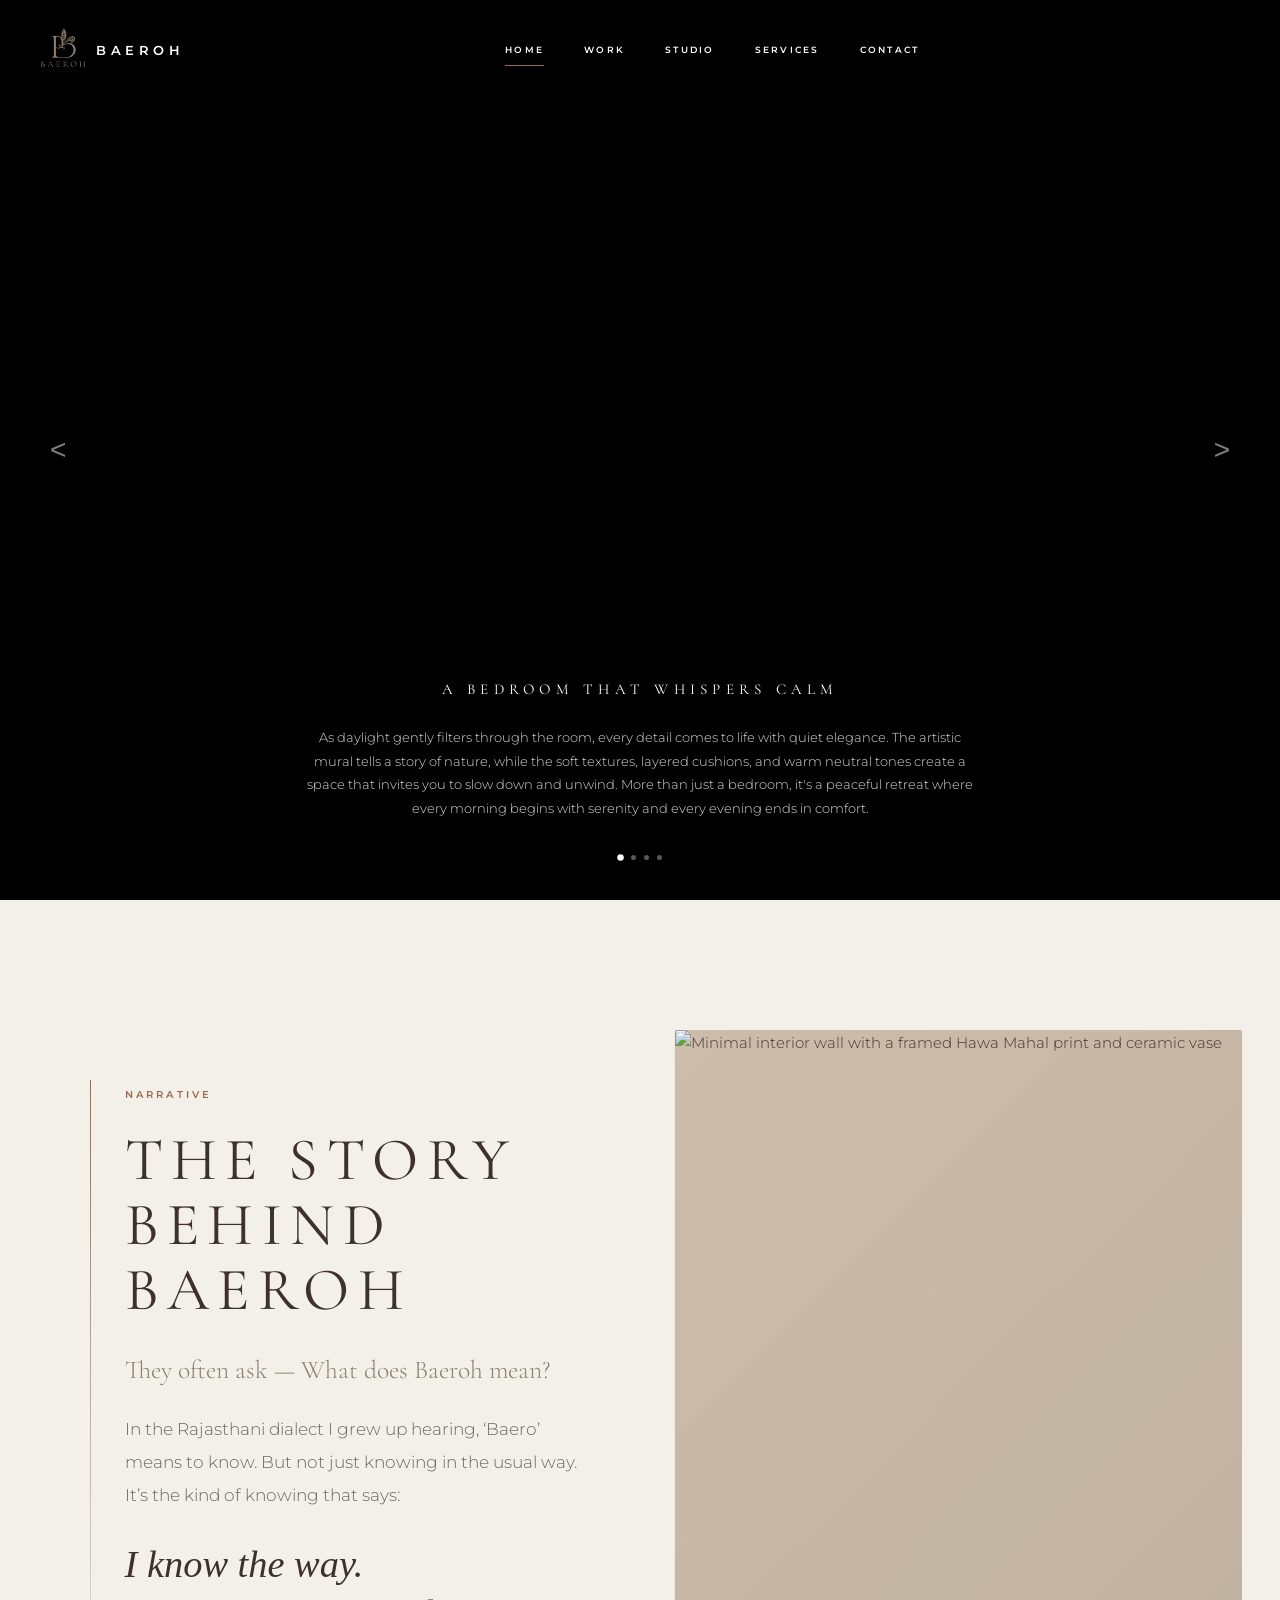
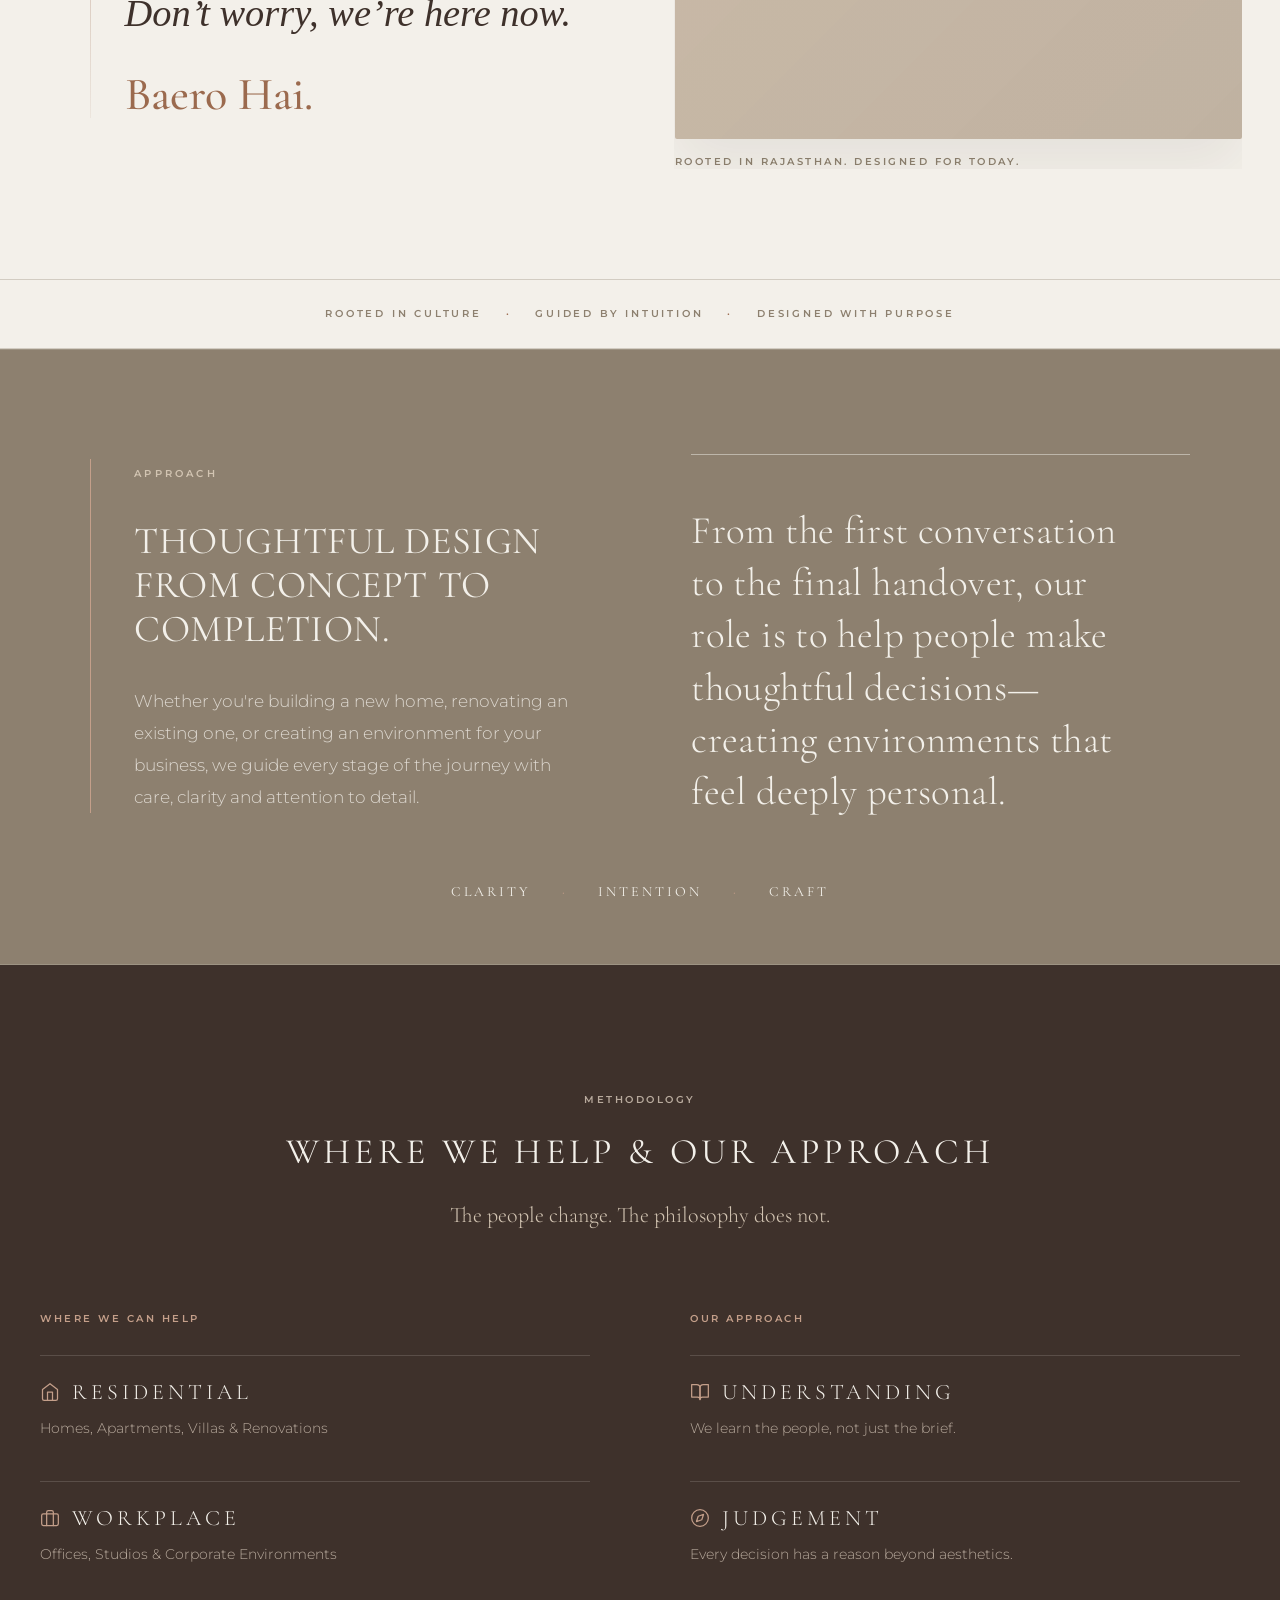
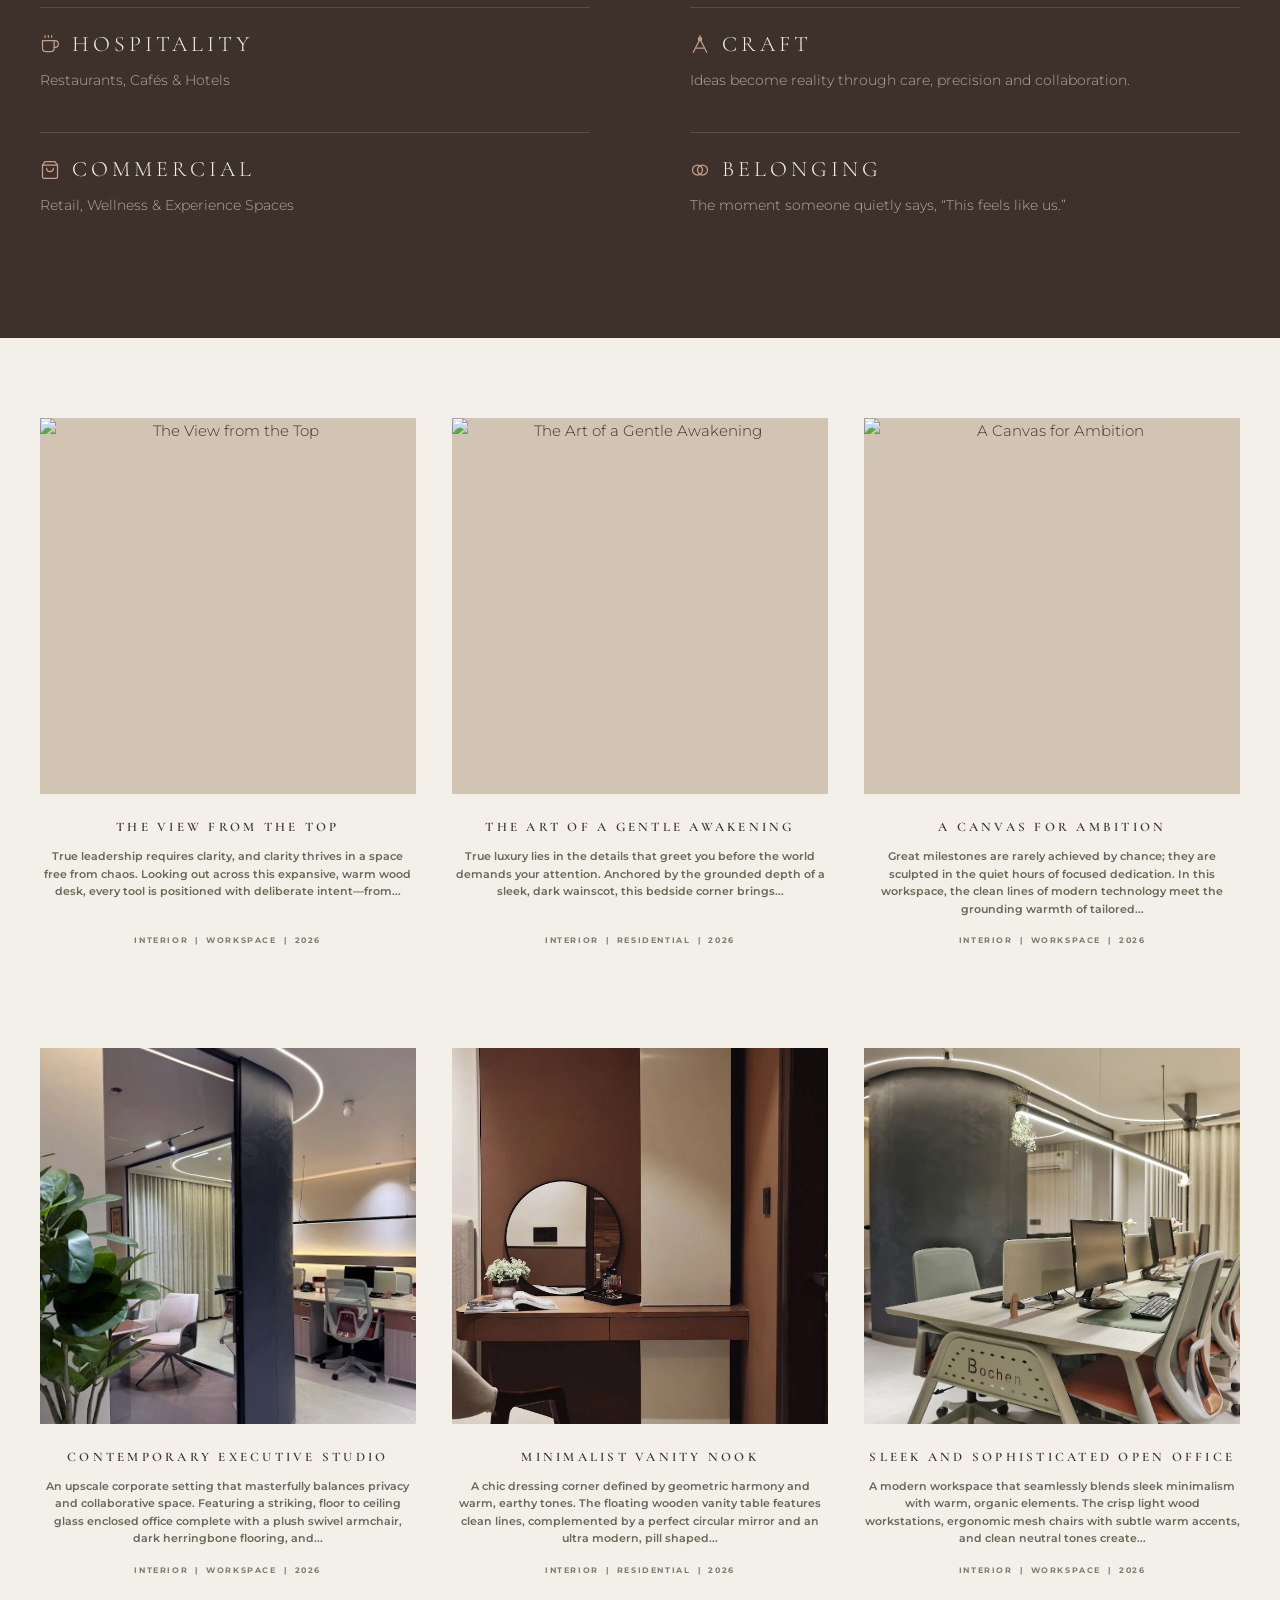
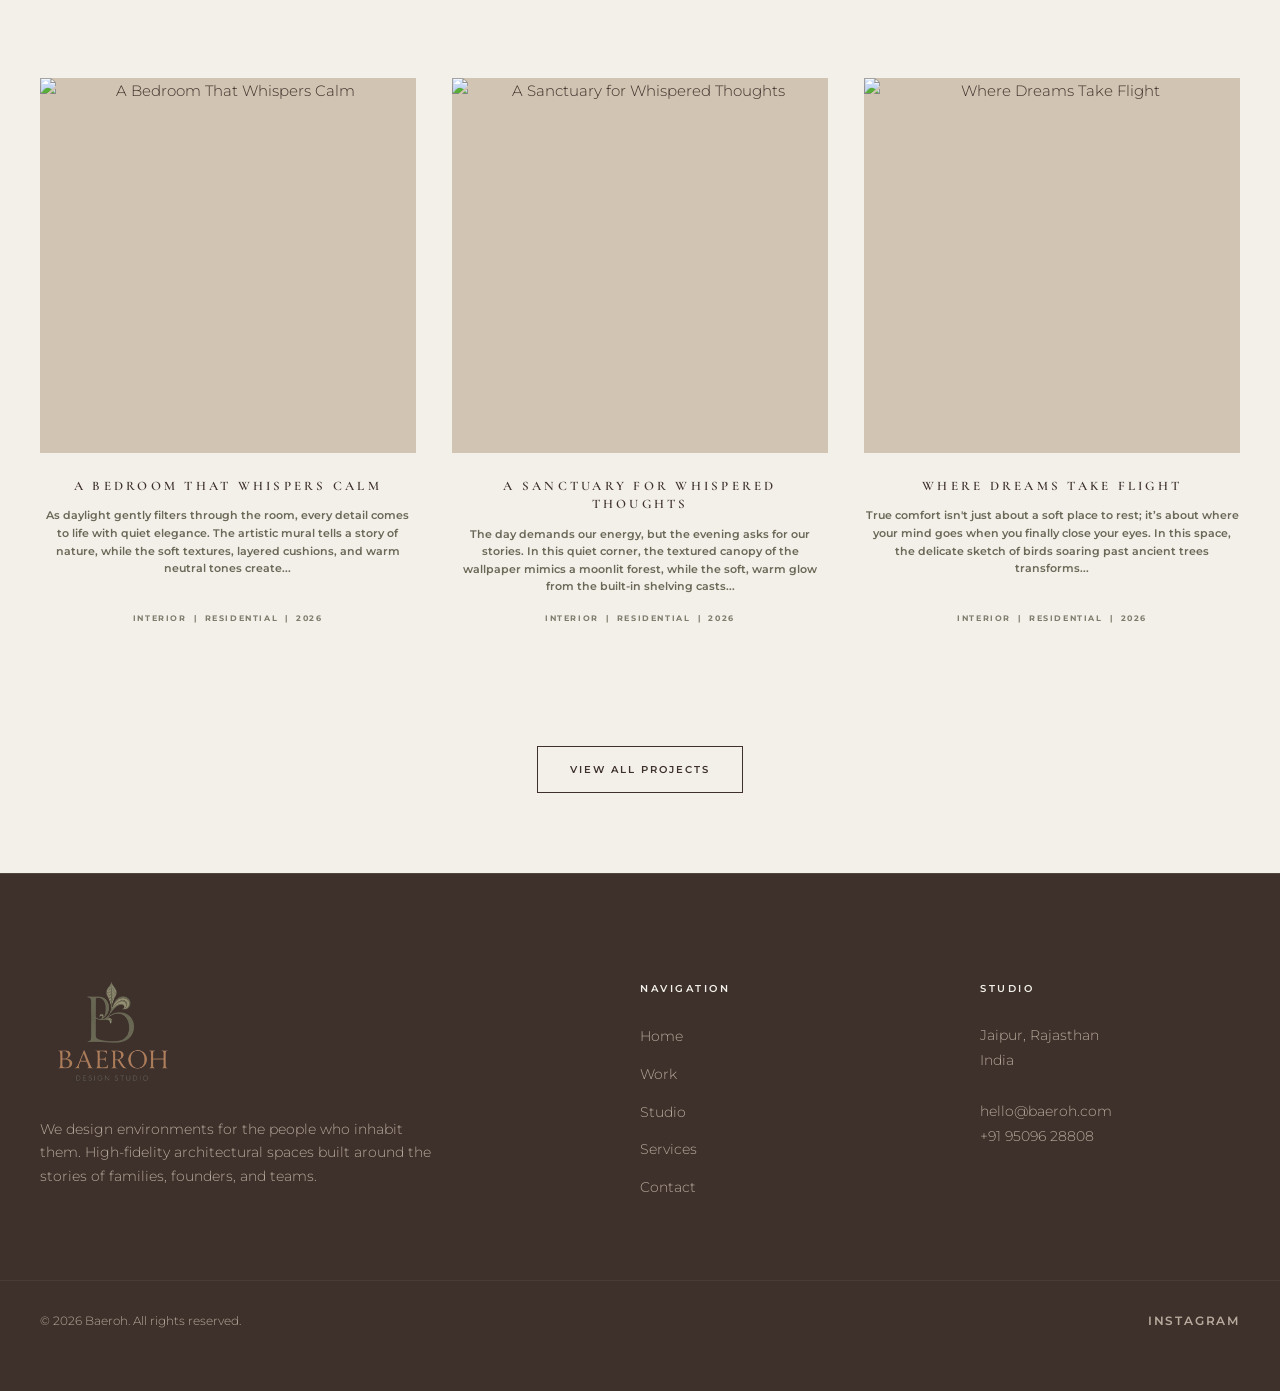
==== commit 66e01071: "Swap Slide 1 and Slide 4 order in the home page hero slider" ====
--- a/index.html
+++ b/index.html
@@ -16,7 +16,8 @@
   <meta property="og:image" content="https://aryan13a.github.io/baeroh03/assets/logo.png">
   
   <!-- Stylesheets -->
-  <link rel="stylesheet" href="style.css?v=5.1">
+  <link rel="stylesheet" href="style.css?v=6.0">
+  <link rel="icon" type="image/png" href="assets/favicon.png?v=6.0">
 </head>
 <body>
 
@@ -58,10 +59,10 @@
   <div class="hero-slider">
     <!-- Slide 1 -->
     <div class="slide active">
-      <div class="slide-bg" style="background-image: url('assets/unnamed (1).webp');"></div>
+      <div class="slide-bg" style="background-image: url('assets/bedroom-two.jpeg');"></div>
       <div class="slide-content">
-        <h2 class="slide-title">Elegant Workspace Design</h2>
-        <p class="slide-desc">Every morning begins with quiet ambition. As sunlight slips through the curtains, the room awakens with warmth and purpose. The wooden desk patiently waits for the next idea, while the comfortable chairs invite conversations that could spark something extraordinary. Here, every detail plays its part in creating a workspace where productivity feels effortless and success finds its home.</p>
+        <h2 class="slide-title">A Bedroom That Whispers Calm</h2>
+        <p class="slide-desc">As daylight gently filters through the room, every detail comes to life with quiet elegance. The artistic mural tells a story of nature, while the soft textures, layered cushions, and warm neutral tones create a space that invites you to slow down and unwind. More than just a bedroom, it's a peaceful retreat where every morning begins with serenity and every evening ends in comfort.</p>
       </div>
     </div>
     
@@ -85,10 +86,10 @@
 
     <!-- Slide 4 -->
     <div class="slide">
-      <div class="slide-bg" style="background-image: url('assets/bedroom-two.jpeg');"></div>
+      <div class="slide-bg" style="background-image: url('assets/unnamed (1).webp');"></div>
       <div class="slide-content">
-        <h2 class="slide-title">A Bedroom That Whispers Calm</h2>
-        <p class="slide-desc">As daylight gently filters through the room, every detail comes to life with quiet elegance. The artistic mural tells a story of nature, while the soft textures, layered cushions, and warm neutral tones create a space that invites you to slow down and unwind. More than just a bedroom, it's a peaceful retreat where every morning begins with serenity and every evening ends in comfort.</p>
+        <h2 class="slide-title">Elegant Workspace Design</h2>
+        <p class="slide-desc">Every morning begins with quiet ambition. As sunlight slips through the curtains, the room awakens with warmth and purpose. The wooden desk patiently waits for the next idea, while the comfortable chairs invite conversations that could spark something extraordinary. Here, every detail plays its part in creating a workspace where productivity feels effortless and success finds its home.</p>
       </div>
     </div>
     
@@ -134,21 +135,28 @@
 
   <!-- Approach Section -->
   <section class="approach-editorial fade-in-up">
-    <div class="approach-editorial-inner">
-      <div class="approach-editorial-heading">
-        <span class="font-label">Approach</span>
-        <h2>Thoughtful Design<br>From Concept To<br>Completion.</h2>
-      </div>
-      <div class="approach-editorial-copy">
-        <p class="font-body-copy">
-          Whether you're building a new home, renovating an existing one, or creating an environment for your business, we guide every stage of the journey with care, clarity and attention to detail.
-        </p>
-        <div class="approach-editorial-divider" aria-hidden="true"></div>
-        <p class="approach-editorial-statement">
-          From the first conversation to the final handover, our role is to help people make thoughtful decisions&mdash;creating environments that feel deeply personal.
-        </p>
-        <p class="approach-editorial-detail">Clarity <span>&middot;</span> Intention <span>&middot;</span> Craft</p>
-      </div>
+    <div class="approach-editorial-shell">
+      <div class="approach-editorial-inner">
+        <div class="approach-editorial-heading">
+          <span class="font-label">Approach</span>
+          <h2>Thoughtful Design<br>From Concept To<br>Completion.</h2>
+          <p class="approach-editorial-body">
+            Whether you're building a new home, renovating an existing one, or creating an environment for your business, we guide every stage of the journey with care, clarity and attention to detail.
+          </p>
+        </div>
+        <div class="approach-editorial-copy">
+          <div class="approach-editorial-divider" aria-hidden="true"></div>
+          <p class="approach-editorial-statement">
+            From the first conversation<br>
+            to the final handover, our<br>
+            role is to help people make<br>
+            thoughtful decisions&mdash;<br>
+            creating environments that<br>
+            feel deeply personal.
+          </p>
+        </div>
+      </div>
+      <p class="approach-editorial-detail">Clarity <span>&middot;</span> Intention <span>&middot;</span> Craft</p>
     </div>
   </section>
 
@@ -243,6 +251,41 @@
       <div class="recent-row">
         <div class="recent-grid-row">
           <!-- Column 1 -->
+          <div class="recent-col" data-project="view-from-the-top">
+            <div class="recent-img-wrapper">
+              <img src="assets/view-from-the-top.jpeg" alt="The View from the Top">
+            </div>
+            <h3 class="recent-project-title">The View from the Top</h3>
+            <p class="recent-project-desc">True leadership requires clarity, and clarity thrives in a space free from chaos. Looking out across this expansive, warm wood desk, every tool is positioned with deliberate intent—from...</p>
+            <div class="recent-project-meta" style="margin-top: 12px;">INTERIOR &nbsp;|&nbsp; WORKSPACE &nbsp;|&nbsp; 2026</div>
+          </div>
+          
+          <!-- Column 2 -->
+          <div class="recent-col" data-project="gentle-awakening">
+            <div class="recent-img-wrapper">
+              <img src="assets/gentle-awakening.png" alt="The Art of a Gentle Awakening">
+            </div>
+            <h3 class="recent-project-title">The Art of a Gentle Awakening</h3>
+            <p class="recent-project-desc">True luxury lies in the details that greet you before the world demands your attention. Anchored by the grounded depth of a sleek, dark wainscot, this bedside corner brings...</p>
+            <div class="recent-project-meta" style="margin-top: 12px;">INTERIOR &nbsp;|&nbsp; RESIDENTIAL &nbsp;|&nbsp; 2026</div>
+          </div>
+          
+          <!-- Column 3 -->
+          <div class="recent-col" data-project="canvas-ambition">
+            <div class="recent-img-wrapper">
+              <img src="assets/canvas-ambition.jpeg" alt="A Canvas for Ambition">
+            </div>
+            <h3 class="recent-project-title">A Canvas for Ambition</h3>
+            <p class="recent-project-desc">Great milestones are rarely achieved by chance; they are sculpted in the quiet hours of focused dedication. In this workspace, the clean lines of modern technology meet the grounding warmth of tailored...</p>
+            <div class="recent-project-meta" style="margin-top: 12px;">INTERIOR &nbsp;|&nbsp; WORKSPACE &nbsp;|&nbsp; 2026</div>
+          </div>
+        </div>
+      </div>
+
+      <!-- Row 2 -->
+      <div class="recent-row" style="margin-top: 100px;">
+        <div class="recent-grid-row">
+          <!-- Column 1 -->
           <div class="recent-col" data-project="executive-studio">
             <div class="recent-img-wrapper">
               <img src="assets/unnamed (2).webp" alt="Contemporary Executive Studio">
@@ -251,7 +294,7 @@
             <p class="recent-project-desc">An upscale corporate setting that masterfully balances privacy and collaborative space. Featuring a striking, floor to ceiling glass enclosed office complete with a plush swivel armchair, dark herringbone flooring, and...</p>
             <div class="recent-project-meta" style="margin-top: 12px;">INTERIOR &nbsp;|&nbsp; WORKSPACE &nbsp;|&nbsp; 2026</div>
           </div>
-          
+
           <!-- Column 2 -->
           <div class="recent-col" data-project="vanity-nook">
             <div class="recent-img-wrapper">
@@ -261,7 +304,7 @@
             <p class="recent-project-desc">A chic dressing corner defined by geometric harmony and warm, earthy tones. The floating wooden vanity table features clean lines, complemented by a perfect circular mirror and an ultra modern, pill shaped...</p>
             <div class="recent-project-meta" style="margin-top: 12px;">INTERIOR &nbsp;|&nbsp; RESIDENTIAL &nbsp;|&nbsp; 2026</div>
           </div>
-          
+
           <!-- Column 3 -->
           <div class="recent-col" data-project="open-office">
             <div class="recent-img-wrapper">
@@ -286,7 +329,7 @@
             <p class="recent-project-desc">As daylight gently filters through the room, every detail comes to life with quiet elegance. The artistic mural tells a story of nature, while the soft textures, layered cushions, and warm neutral tones create...</p>
             <div class="recent-project-meta" style="margin-top: 12px;">INTERIOR &nbsp;|&nbsp; RESIDENTIAL &nbsp;|&nbsp; 2026</div>
           </div>
-          
+
           <!-- Column 2 -->
           <div class="recent-col" data-project="bedroom-sanctuary">
             <div class="recent-img-wrapper">
@@ -296,7 +339,7 @@
             <p class="recent-project-desc">The day demands our energy, but the evening asks for our stories. In this quiet corner, the textured canopy of the wallpaper mimics a moonlit forest, while the soft, warm glow from the built-in shelving casts...</p>
             <div class="recent-project-meta" style="margin-top: 12px;">INTERIOR &nbsp;|&nbsp; RESIDENTIAL &nbsp;|&nbsp; 2026</div>
           </div>
-          
+
           <!-- Column 3 -->
           <div class="recent-col" data-project="bedroom-flight">
             <div class="recent-img-wrapper">
@@ -362,6 +405,6 @@
   </footer>
 
   <!-- Scripts -->
-  <script src="script.js?v=3.0"></script>
+  <script src="script.js?v=6.0"></script>
 </body>
 </html>
--- a/style.css
+++ b/style.css
@@ -786,90 +786,95 @@
 }
 
 .approach-editorial {
-  background-color: var(--color-sand);
-  padding: 108px 0 96px;
-  border-top: 1px solid rgba(62, 49, 43, 0.12);
-  border-bottom: 1px solid rgba(62, 49, 43, 0.12);
-}
-
-.approach-editorial-inner {
+  background-color: var(--color-sandstone);
+  padding: 104px 0 62px;
+  border-top: 1px solid rgba(243, 240, 234, 0.16);
+  border-bottom: 1px solid rgba(243, 240, 234, 0.16);
+}
+
+.approach-editorial-shell {
   width: 100%;
   max-width: 1400px;
   margin: 0 auto;
   padding: 0 7vw;
+}
+
+.approach-editorial-inner {
   display: grid;
-  grid-template-columns: repeat(12, minmax(0, 1fr));
-  column-gap: clamp(18px, 2vw, 32px);
-  align-items: start;
+  grid-template-columns: minmax(0, 1fr) minmax(0, 1fr);
+  column-gap: clamp(72px, 8vw, 128px);
+  align-items: center;
 }
 
 .approach-editorial-heading {
-  grid-column: 1 / span 5;
-  border-left: 1px solid var(--color-cinnamon);
-  padding-left: 32px;
+  border-left: 1px solid var(--color-cinnamon-tint);
+  padding-left: clamp(34px, 3.4vw, 46px);
   animation: narrativeFadeUp 820ms cubic-bezier(0.16, 1, 0.3, 1) both;
 }
 
 .approach-editorial-heading .font-label {
-  color: var(--color-sandstone);
+  color: var(--color-sand);
   letter-spacing: 0.32em;
 }
 
 .approach-editorial-heading h2 {
-  margin-top: 22px;
+  margin-top: 34px;
   font-family: var(--font-display);
   font-weight: 400;
-  font-size: clamp(38px, 2.7vw, 42px);
-  line-height: 1.1;
-  letter-spacing: 0.025em;
-  text-transform: uppercase;
-  color: var(--color-charcoal);
+  font-size: clamp(38px, 2.9vw, 42px);
+  line-height: 1.16;
+  letter-spacing: 0.015em;
+  text-transform: uppercase;
+  color: var(--color-ivory);
+}
+
+.approach-editorial-body {
+  max-width: 570px;
+  margin-top: 34px;
+  font-family: var(--font-body);
+  font-weight: 300;
+  font-size: clamp(16px, 1.35vw, 19px);
+  line-height: 1.85;
+  color: rgba(243, 240, 234, 0.78);
 }
 
 .approach-editorial-copy {
-  grid-column: 8 / span 5;
-  padding-top: 48px;
   max-width: 560px;
   animation: narrativeFadeUp 820ms cubic-bezier(0.16, 1, 0.3, 1) 120ms both;
-}
-
-.approach-editorial-copy .font-body-copy {
-  color: var(--color-sandstone);
-  font-size: clamp(17px, 1.3vw, 19px);
-  line-height: 1.9;
-  margin: 0;
 }
 
 .approach-editorial-divider {
   width: 100%;
   height: 1px;
-  margin: 36px 0 34px;
-  background-color: rgba(155, 106, 78, 0.58);
+  margin: 0 0 50px;
+  background-color: rgba(243, 240, 234, 0.48);
 }
 
 .approach-editorial-statement {
   margin: 0;
   font-family: var(--font-display);
   font-weight: 300;
-  font-size: clamp(34px, 3.1vw, 46px);
-  line-height: 1.24;
-  color: var(--color-charcoal);
+  font-size: clamp(34px, 3.05vw, 46px);
+  line-height: 1.34;
+  letter-spacing: 0.01em;
+  color: var(--color-ivory);
 }
 
 .approach-editorial-detail {
-  margin: 40px 0 0;
-  font-family: var(--font-body);
-  font-weight: 600;
-  font-size: 10px;
+  margin: 62px 0 0;
+  text-align: center;
+  font-family: var(--font-display);
+  font-weight: 400;
+  font-size: 14px;
   line-height: 1.5;
-  letter-spacing: 0.28em;
-  text-transform: uppercase;
-  color: var(--color-cinnamon);
+  letter-spacing: 0.22em;
+  text-transform: uppercase;
+  color: var(--color-ivory);
 }
 
 .approach-editorial-detail span {
-  color: var(--color-sandstone);
-  margin: 0 12px;
+  color: var(--color-cinnamon-tint);
+  margin: 0 24px;
 }
 
 @keyframes narrativeFadeUp {
@@ -923,22 +928,15 @@
   }
 
   .approach-editorial-inner {
-    grid-template-columns: repeat(12, minmax(0, 1fr));
-    gap: 42px;
-  }
-
-  .approach-editorial-heading,
-  .approach-editorial-copy {
-    grid-column: 1 / -1;
+    column-gap: 54px;
   }
 
   .approach-editorial-heading h2 {
-    font-size: clamp(44px, 7vw, 58px);
-  }
-
-  .approach-editorial-copy {
-    padding-top: 0;
-    max-width: 680px;
+    font-size: clamp(36px, 4vw, 42px);
+  }
+
+  .approach-editorial-statement {
+    font-size: clamp(31px, 3.8vw, 38px);
   }
 }
 
@@ -992,13 +990,16 @@
   }
 
   .approach-editorial {
-    padding: 76px 0 72px;
+    padding: 76px 0 56px;
+  }
+
+  .approach-editorial-shell {
+    padding: 0 24px;
   }
 
   .approach-editorial-inner {
-    padding: 0 24px;
     grid-template-columns: minmax(0, 1fr);
-    gap: 38px;
+    gap: 48px;
   }
 
   .approach-editorial-heading {
@@ -1007,27 +1008,42 @@
   }
 
   .approach-editorial-heading h2 {
-    font-size: clamp(40px, 10.5vw, 46px);
-    line-height: 1.12;
-    letter-spacing: 0.045em;
+    margin-top: 24px;
+    font-size: clamp(34px, 9.4vw, 42px);
+    line-height: 1.14;
+    letter-spacing: 0.035em;
     overflow-wrap: anywhere;
+  }
+
+  .approach-editorial-body {
+    margin-top: 26px;
+    font-size: 15px;
+    line-height: 1.78;
   }
 
   .approach-editorial-copy {
     width: 100%;
     min-width: 0;
+    max-width: none;
   }
 
   .approach-editorial-divider {
-    margin: 30px 0 28px;
+    margin: 0 0 30px;
   }
 
   .approach-editorial-statement {
-    font-size: clamp(28px, 8vw, 36px);
+    font-size: clamp(28px, 8vw, 34px);
+    line-height: 1.34;
   }
 
   .approach-editorial-detail {
-    margin-top: 32px;
+    margin-top: 44px;
+    font-size: 12px;
+    letter-spacing: 0.18em;
+  }
+
+  .approach-editorial-detail span {
+    margin: 0 12px;
   }
 }
 
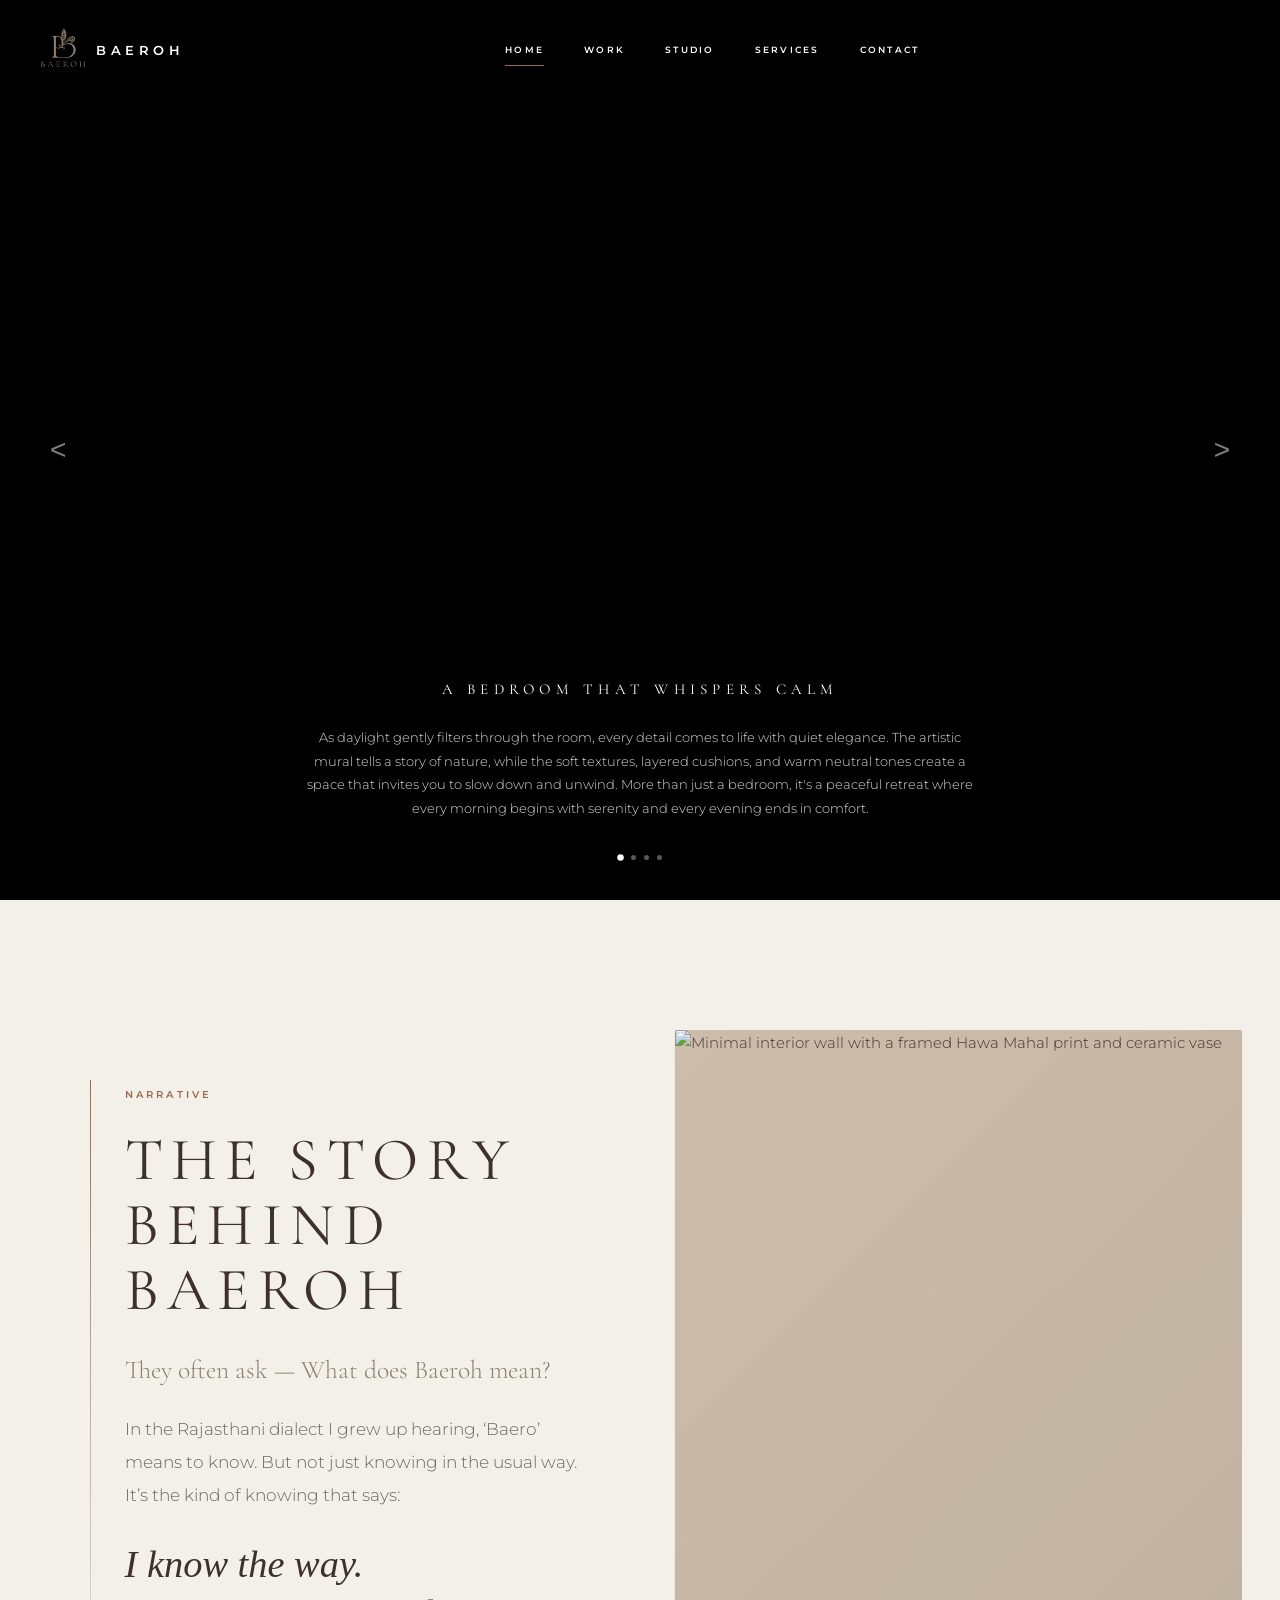
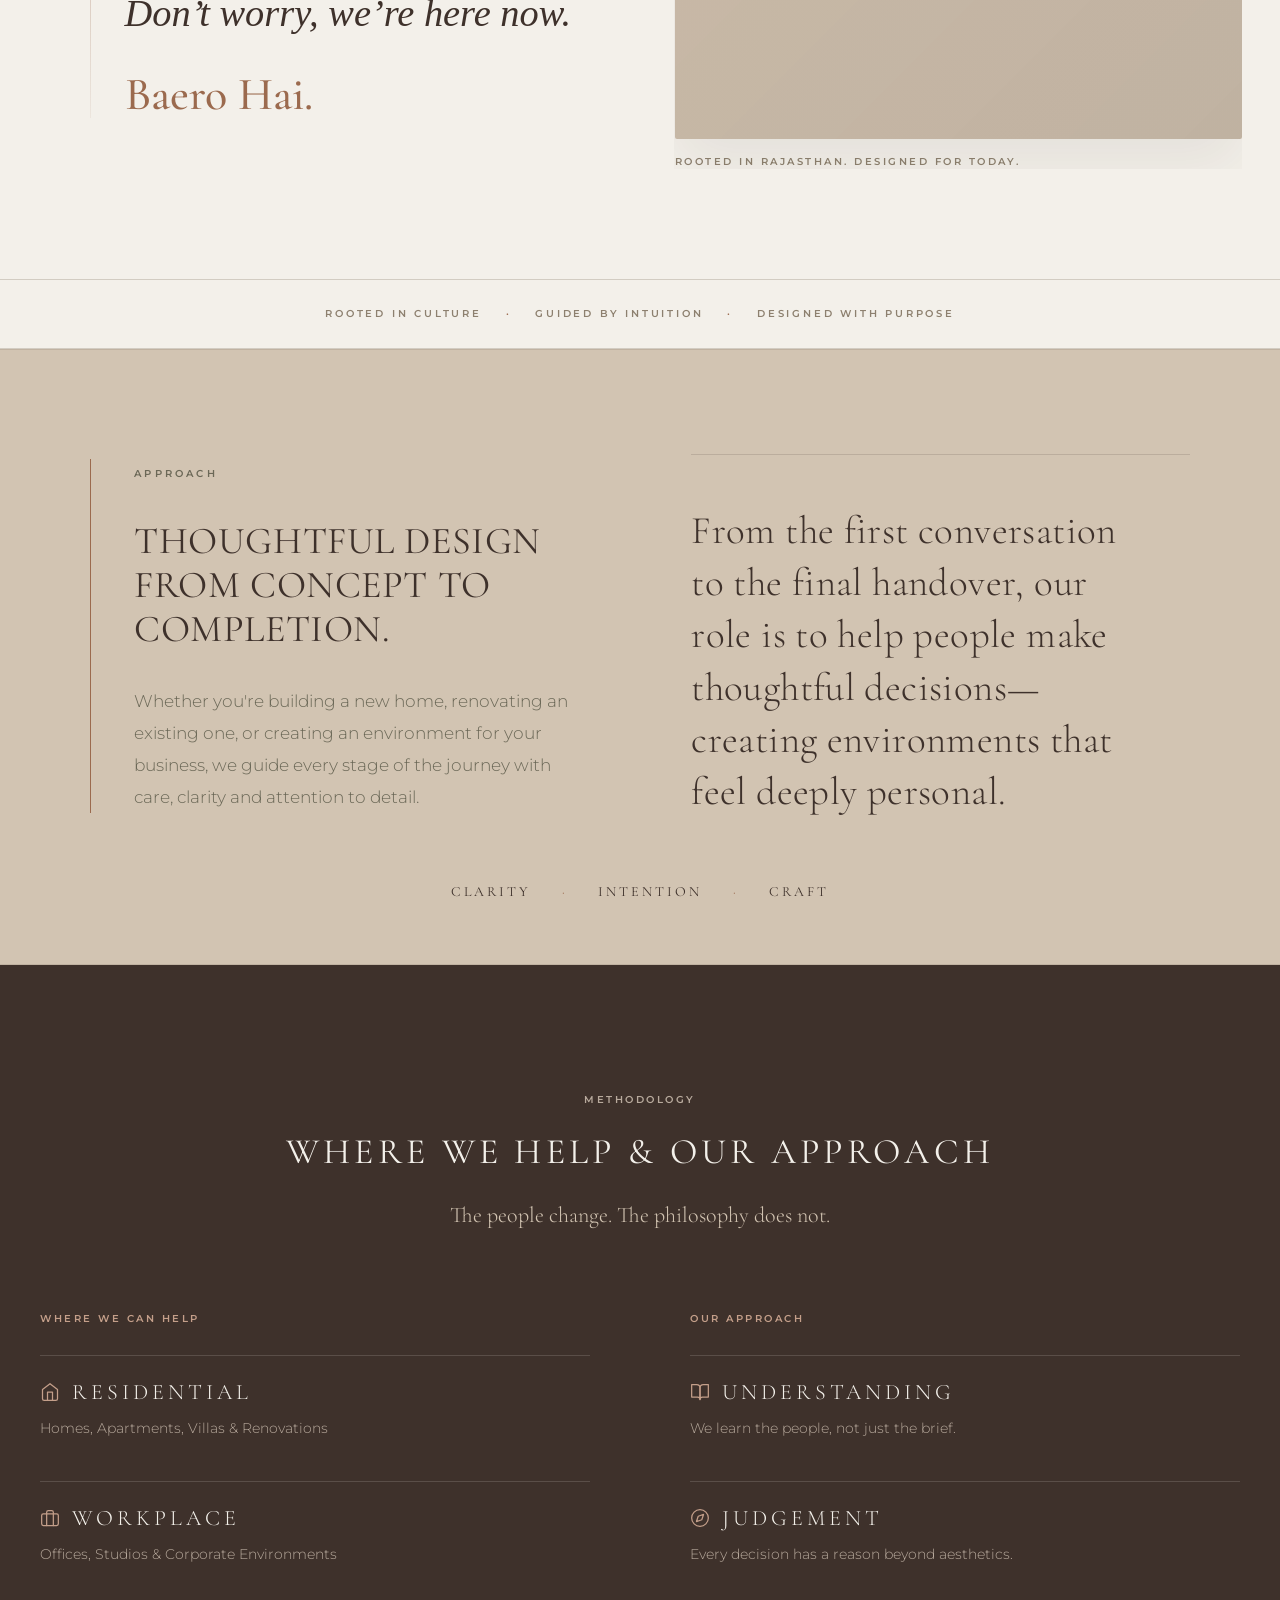
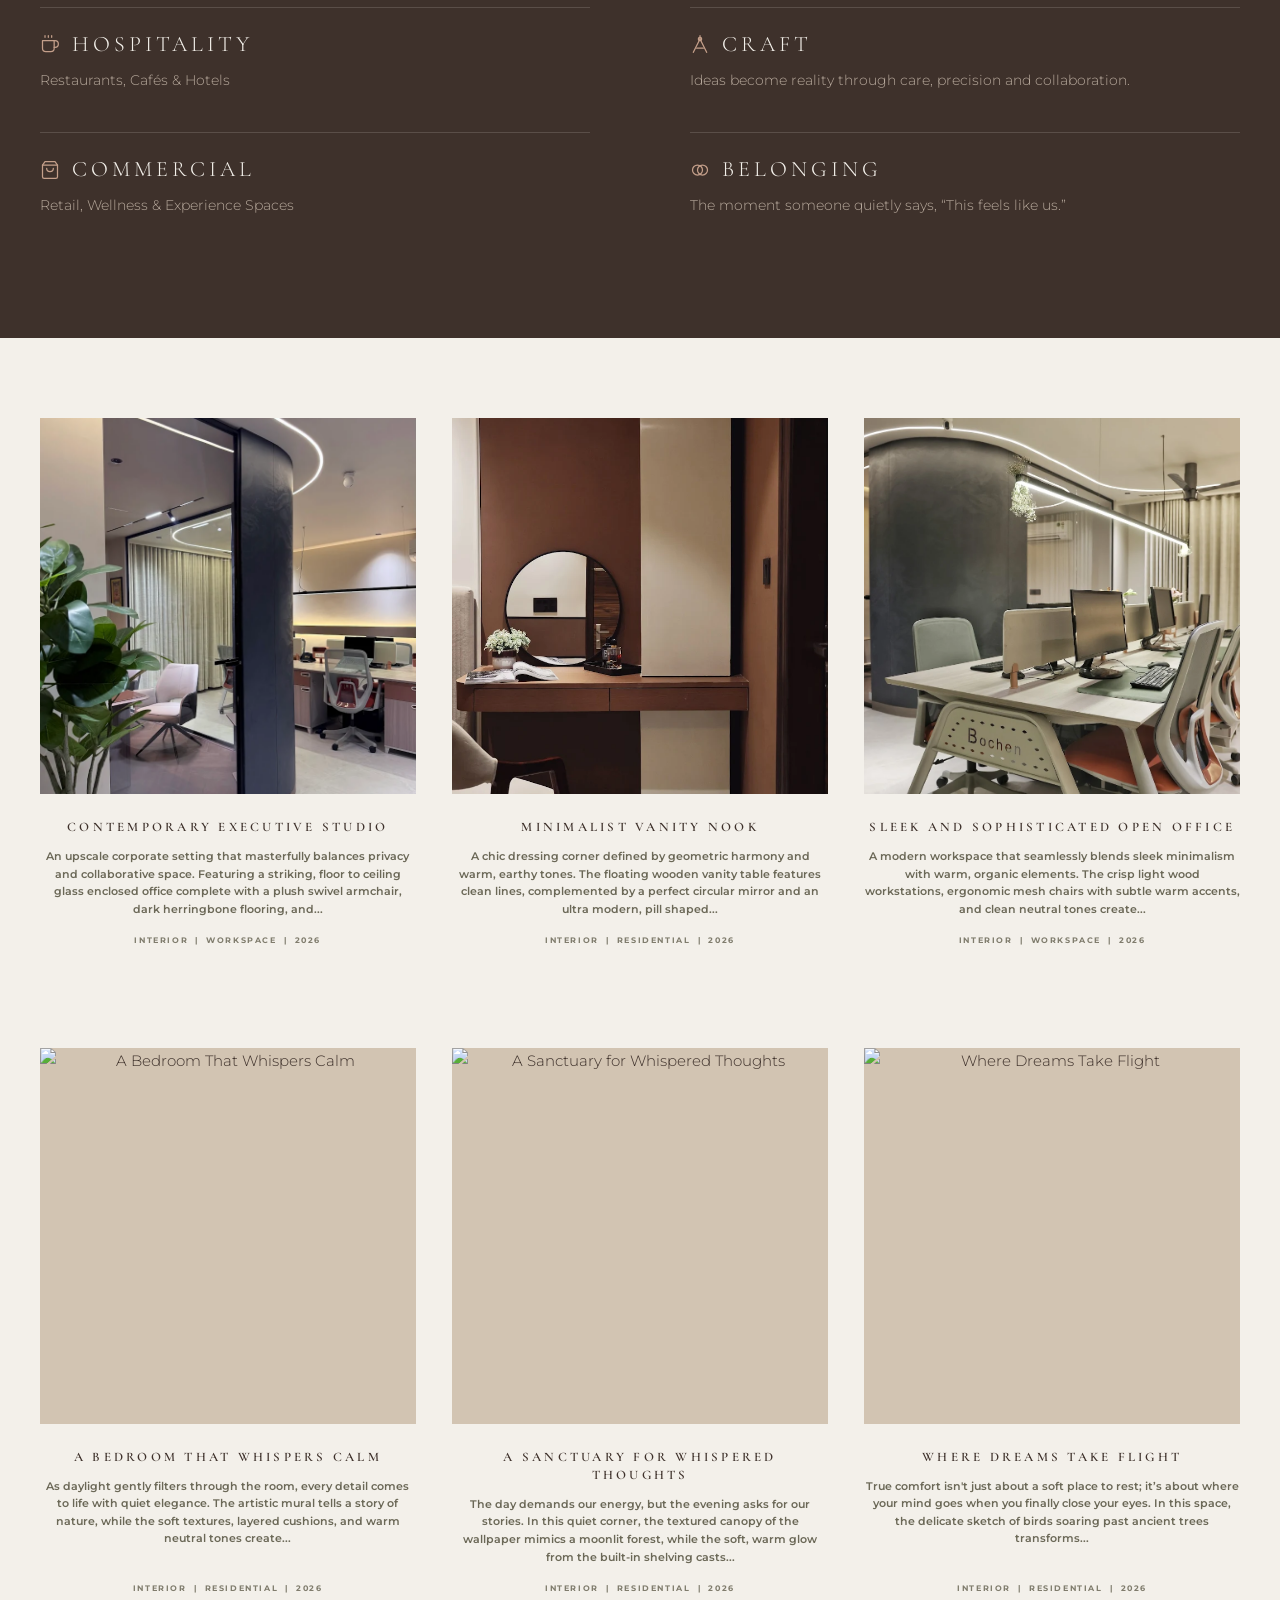
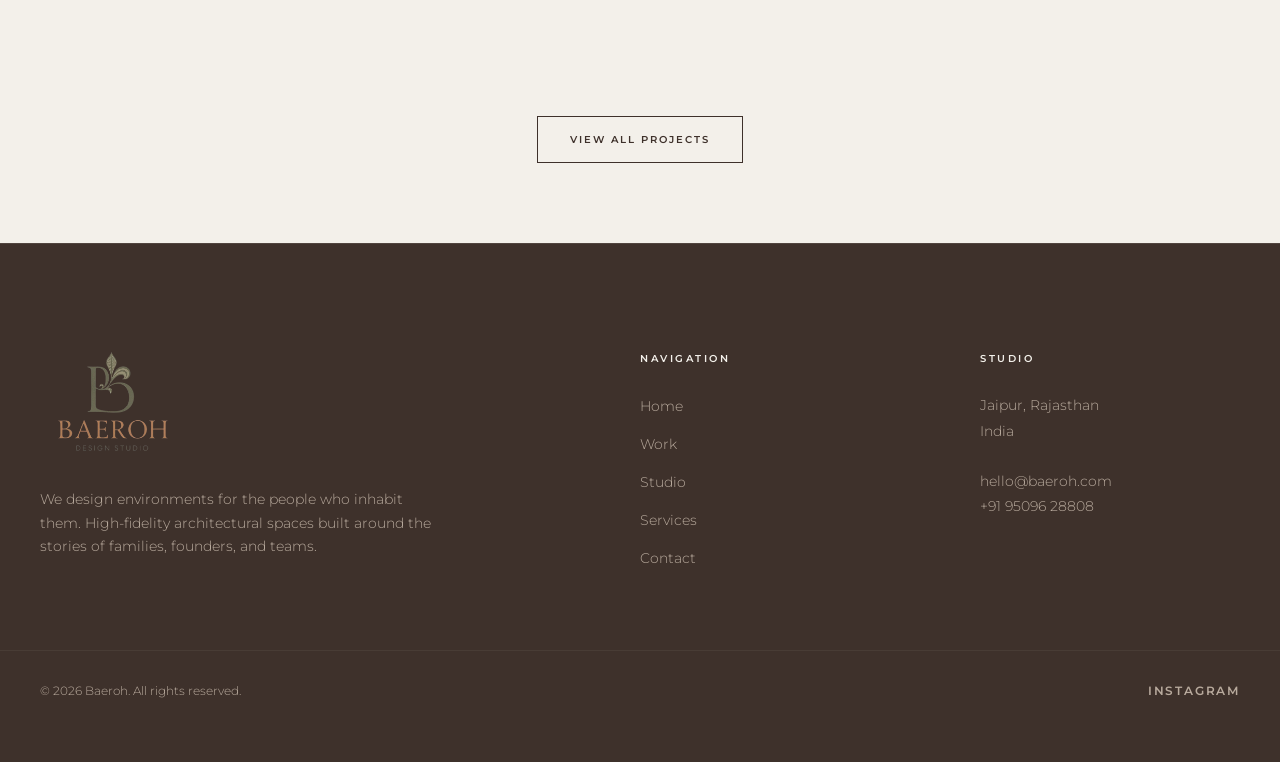
==== commit b66e3523: "Remove arrows and lines/dashes from service items and bump style.css to v=6.3" ====
--- a/index.html
+++ b/index.html
@@ -16,7 +16,7 @@
   <meta property="og:image" content="https://aryan13a.github.io/baeroh03/assets/logo.png">
   
   <!-- Stylesheets -->
-  <link rel="stylesheet" href="style.css?v=6.0">
+  <link rel="stylesheet" href="style.css?v=6.3">
   <link rel="icon" type="image/png" href="assets/favicon.png?v=6.0">
 </head>
 <body>
@@ -247,43 +247,8 @@
   <section class="fade-in-up" style="padding-top: 80px; padding-bottom: 80px;">
     <div class="container" style="max-width: 100%; padding: 0 40px;">
       
-      <!-- Row 1 -->
+      <!-- Row 2 -->
       <div class="recent-row">
-        <div class="recent-grid-row">
-          <!-- Column 1 -->
-          <div class="recent-col" data-project="view-from-the-top">
-            <div class="recent-img-wrapper">
-              <img src="assets/view-from-the-top.jpeg" alt="The View from the Top">
-            </div>
-            <h3 class="recent-project-title">The View from the Top</h3>
-            <p class="recent-project-desc">True leadership requires clarity, and clarity thrives in a space free from chaos. Looking out across this expansive, warm wood desk, every tool is positioned with deliberate intent—from...</p>
-            <div class="recent-project-meta" style="margin-top: 12px;">INTERIOR &nbsp;|&nbsp; WORKSPACE &nbsp;|&nbsp; 2026</div>
-          </div>
-          
-          <!-- Column 2 -->
-          <div class="recent-col" data-project="gentle-awakening">
-            <div class="recent-img-wrapper">
-              <img src="assets/gentle-awakening.png" alt="The Art of a Gentle Awakening">
-            </div>
-            <h3 class="recent-project-title">The Art of a Gentle Awakening</h3>
-            <p class="recent-project-desc">True luxury lies in the details that greet you before the world demands your attention. Anchored by the grounded depth of a sleek, dark wainscot, this bedside corner brings...</p>
-            <div class="recent-project-meta" style="margin-top: 12px;">INTERIOR &nbsp;|&nbsp; RESIDENTIAL &nbsp;|&nbsp; 2026</div>
-          </div>
-          
-          <!-- Column 3 -->
-          <div class="recent-col" data-project="canvas-ambition">
-            <div class="recent-img-wrapper">
-              <img src="assets/canvas-ambition.jpeg" alt="A Canvas for Ambition">
-            </div>
-            <h3 class="recent-project-title">A Canvas for Ambition</h3>
-            <p class="recent-project-desc">Great milestones are rarely achieved by chance; they are sculpted in the quiet hours of focused dedication. In this workspace, the clean lines of modern technology meet the grounding warmth of tailored...</p>
-            <div class="recent-project-meta" style="margin-top: 12px;">INTERIOR &nbsp;|&nbsp; WORKSPACE &nbsp;|&nbsp; 2026</div>
-          </div>
-        </div>
-      </div>
-
-      <!-- Row 2 -->
-      <div class="recent-row" style="margin-top: 100px;">
         <div class="recent-grid-row">
           <!-- Column 1 -->
           <div class="recent-col" data-project="executive-studio">
--- a/style.css
+++ b/style.css
@@ -786,10 +786,10 @@
 }
 
 .approach-editorial {
-  background-color: var(--color-sandstone);
+  background-color: var(--color-sand);
   padding: 104px 0 62px;
-  border-top: 1px solid rgba(243, 240, 234, 0.16);
-  border-bottom: 1px solid rgba(243, 240, 234, 0.16);
+  border-top: 1px solid rgba(62, 49, 43, 0.12);
+  border-bottom: 1px solid rgba(62, 49, 43, 0.12);
 }
 
 .approach-editorial-shell {
@@ -807,13 +807,13 @@
 }
 
 .approach-editorial-heading {
-  border-left: 1px solid var(--color-cinnamon-tint);
+  border-left: 1px solid var(--color-cinnamon);
   padding-left: clamp(34px, 3.4vw, 46px);
   animation: narrativeFadeUp 820ms cubic-bezier(0.16, 1, 0.3, 1) both;
 }
 
 .approach-editorial-heading .font-label {
-  color: var(--color-sand);
+  color: var(--color-olive);
   letter-spacing: 0.32em;
 }
 
@@ -825,7 +825,7 @@
   line-height: 1.16;
   letter-spacing: 0.015em;
   text-transform: uppercase;
-  color: var(--color-ivory);
+  color: var(--color-charcoal);
 }
 
 .approach-editorial-body {
@@ -835,7 +835,7 @@
   font-weight: 300;
   font-size: clamp(16px, 1.35vw, 19px);
   line-height: 1.85;
-  color: rgba(243, 240, 234, 0.78);
+  color: var(--color-olive);
 }
 
 .approach-editorial-copy {
@@ -847,7 +847,7 @@
   width: 100%;
   height: 1px;
   margin: 0 0 50px;
-  background-color: rgba(243, 240, 234, 0.48);
+  background-color: rgba(62, 49, 43, 0.15);
 }
 
 .approach-editorial-statement {
@@ -857,7 +857,7 @@
   font-size: clamp(34px, 3.05vw, 46px);
   line-height: 1.34;
   letter-spacing: 0.01em;
-  color: var(--color-ivory);
+  color: var(--color-charcoal);
 }
 
 .approach-editorial-detail {
@@ -869,11 +869,11 @@
   line-height: 1.5;
   letter-spacing: 0.22em;
   text-transform: uppercase;
-  color: var(--color-ivory);
+  color: var(--color-charcoal);
 }
 
 .approach-editorial-detail span {
-  color: var(--color-cinnamon-tint);
+  color: var(--color-cinnamon);
   margin: 0 24px;
 }
 
@@ -1052,7 +1052,10 @@
   .narrative-visual,
   .narrative-image-wrap img,
   .approach-editorial-heading,
-  .approach-editorial-copy {
+  .approach-editorial-copy,
+  .process-copy,
+  .process-visual,
+  .process-image-wrap img {
     animation: none;
   }
 }
@@ -1386,13 +1389,7 @@
 }
 
 .service-title::after {
-  content: '';
-  display: block;
-  width: 36px;
-  height: 1px;
-  margin-top: 24px;
-  background-color: var(--color-cinnamon-deep);
-  opacity: 0.7;
+  display: none;
 }
 
 .service-desc {
@@ -1409,21 +1406,7 @@
 }
 
 .service-arrow {
-  position: absolute;
-  right: 34px;
-  bottom: 30px;
-  z-index: 1;
-  font-family: var(--font-display);
-  font-size: 34px;
-  line-height: 1;
-  color: var(--color-cinnamon-deep);
-  transform: translateX(0);
-  transition: transform 0.45s cubic-bezier(0.16, 1, 0.3, 1), color 0.45s ease;
-}
-
-.service-item:hover .service-arrow {
-  color: var(--color-cinnamon-deep);
-  transform: translateX(8px);
+  display: none;
 }
 
 .service-item:hover .service-number,
@@ -1444,9 +1427,6 @@
   transform: scale(1.025);
 }
 
-.service-item:hover .service-title::after {
-  background-color: var(--color-cinnamon-deep);
-}
 
 .services-conversation {
   display: flex;
@@ -1525,12 +1505,176 @@
 .process-chapter {
   background-color: var(--color-ivory);
   border-top: 1px solid rgba(62, 49, 43, 0.12);
-  padding-top: 120px;
-  padding-bottom: 120px;
-}
-
-.process-chapter img {
+  overflow: hidden;
+  padding: 130px 0 110px;
+}
+
+.process-editorial-inner {
+  width: 100%;
+  max-width: 1400px;
+  margin: 0 auto;
+  padding: 0 7vw;
+  display: grid;
+  grid-template-columns: minmax(0, 45%) minmax(0, 55%);
+  gap: clamp(48px, 7vw, 108px);
+  align-items: center;
+}
+
+.process-copy {
+  display: grid;
+  grid-template-columns: 1px minmax(0, 1fr);
+  gap: 34px;
+  align-items: start;
+  max-width: 620px;
+  animation: narrativeFadeUp 900ms cubic-bezier(0.16, 1, 0.3, 1) both;
+}
+
+.process-rule {
+  width: 1px;
+  height: 100%;
+  min-height: 340px;
+  background: linear-gradient(180deg, var(--color-cinnamon), rgba(155, 106, 78, 0.08));
+}
+
+.process-label {
+  color: var(--color-cinnamon);
+  letter-spacing: 0.32em;
+}
+
+.process-title {
+  margin-top: 22px;
+  max-width: 620px;
+  font-family: var(--font-display);
+  font-weight: 400;
+  font-size: clamp(40px, 4.3vw, 58px);
+  line-height: 1.08;
+  text-transform: uppercase;
+  letter-spacing: 0.12em;
+  color: var(--color-charcoal);
+}
+
+.process-body {
+  margin-top: 30px;
+  max-width: 520px;
+  font-family: var(--font-body);
+  font-weight: 300;
+  font-size: clamp(17px, 1.35vw, 19px);
+  line-height: 1.9;
+  color: var(--color-olive);
+}
+
+.process-statement {
+  margin-top: 30px;
+  max-width: 560px;
+  font-family: var(--font-display);
+  font-weight: 300;
+  font-size: clamp(27px, 2.9vw, 40px);
+  line-height: 1.28;
+  color: var(--color-charcoal);
+}
+
+.process-visual {
+  margin: 0 -4vw 0 0;
+  animation: narrativeImageReveal 1000ms cubic-bezier(0.16, 1, 0.3, 1) 120ms both;
+}
+
+.process-image-wrap {
+  position: relative;
+  overflow: hidden;
+  aspect-ratio: 4 / 5;
+  background-color: var(--color-sand);
+  border-radius: 2px;
+  box-shadow: 0 26px 60px rgba(62, 49, 43, 0.08);
+}
+
+.process-image-wrap::after {
+  content: '';
+  position: absolute;
+  inset: 0;
+  background: linear-gradient(135deg, rgba(155, 106, 78, 0.08), rgba(62, 49, 43, 0.12));
+  pointer-events: none;
+}
+
+.process-image-wrap img {
+  width: 100%;
+  height: 100%;
   display: block;
+  object-fit: cover;
+  object-position: center;
+  transform: scale(1);
+  animation: narrativeImageSettle 1000ms cubic-bezier(0.16, 1, 0.3, 1) 120ms both;
+}
+
+.process-visual figcaption {
+  margin-top: 16px;
+  font-family: var(--font-body);
+  font-weight: 600;
+  font-size: 10px;
+  letter-spacing: 0.25em;
+  line-height: 1.4;
+  text-transform: uppercase;
+  color: var(--color-sandstone);
+}
+
+@media (max-width: 1024px) {
+  .process-chapter {
+    padding: 100px 0 90px;
+  }
+
+  .process-editorial-inner {
+    grid-template-columns: 1fr;
+    gap: 58px;
+  }
+
+  .process-copy {
+    max-width: 720px;
+  }
+
+  .process-visual {
+    margin-right: 0;
+    max-width: 760px;
+  }
+}
+
+@media (max-width: 768px) {
+  .process-chapter {
+    padding: 82px 0 72px;
+  }
+
+  .process-editorial-inner {
+    padding: 0 24px;
+    gap: 42px;
+  }
+
+  .process-copy {
+    grid-template-columns: 1fr;
+    gap: 22px;
+  }
+
+  .process-rule {
+    width: 72px;
+    height: 1px;
+    min-height: 1px;
+    background: linear-gradient(90deg, var(--color-cinnamon), rgba(155, 106, 78, 0.08));
+  }
+
+  .process-title {
+    font-size: clamp(34px, 9.6vw, 44px);
+    letter-spacing: 0.08em;
+  }
+
+  .process-body,
+  .process-statement {
+    max-width: none;
+  }
+
+  .process-statement {
+    font-size: clamp(25px, 7.5vw, 34px);
+  }
+
+  .process-image-wrap {
+    aspect-ratio: 4 / 5;
+  }
 }
 
 /* Philosophy Page Details */
@@ -1735,7 +1879,7 @@
   width: 100vw;
   height: 100vh;
   background-color: var(--color-ivory);
-  z-index: 1000;
+  z-index: 1500;
   opacity: 0;
   pointer-events: none;
   transition: opacity 0.6s cubic-bezier(0.16, 1, 0.3, 1);
